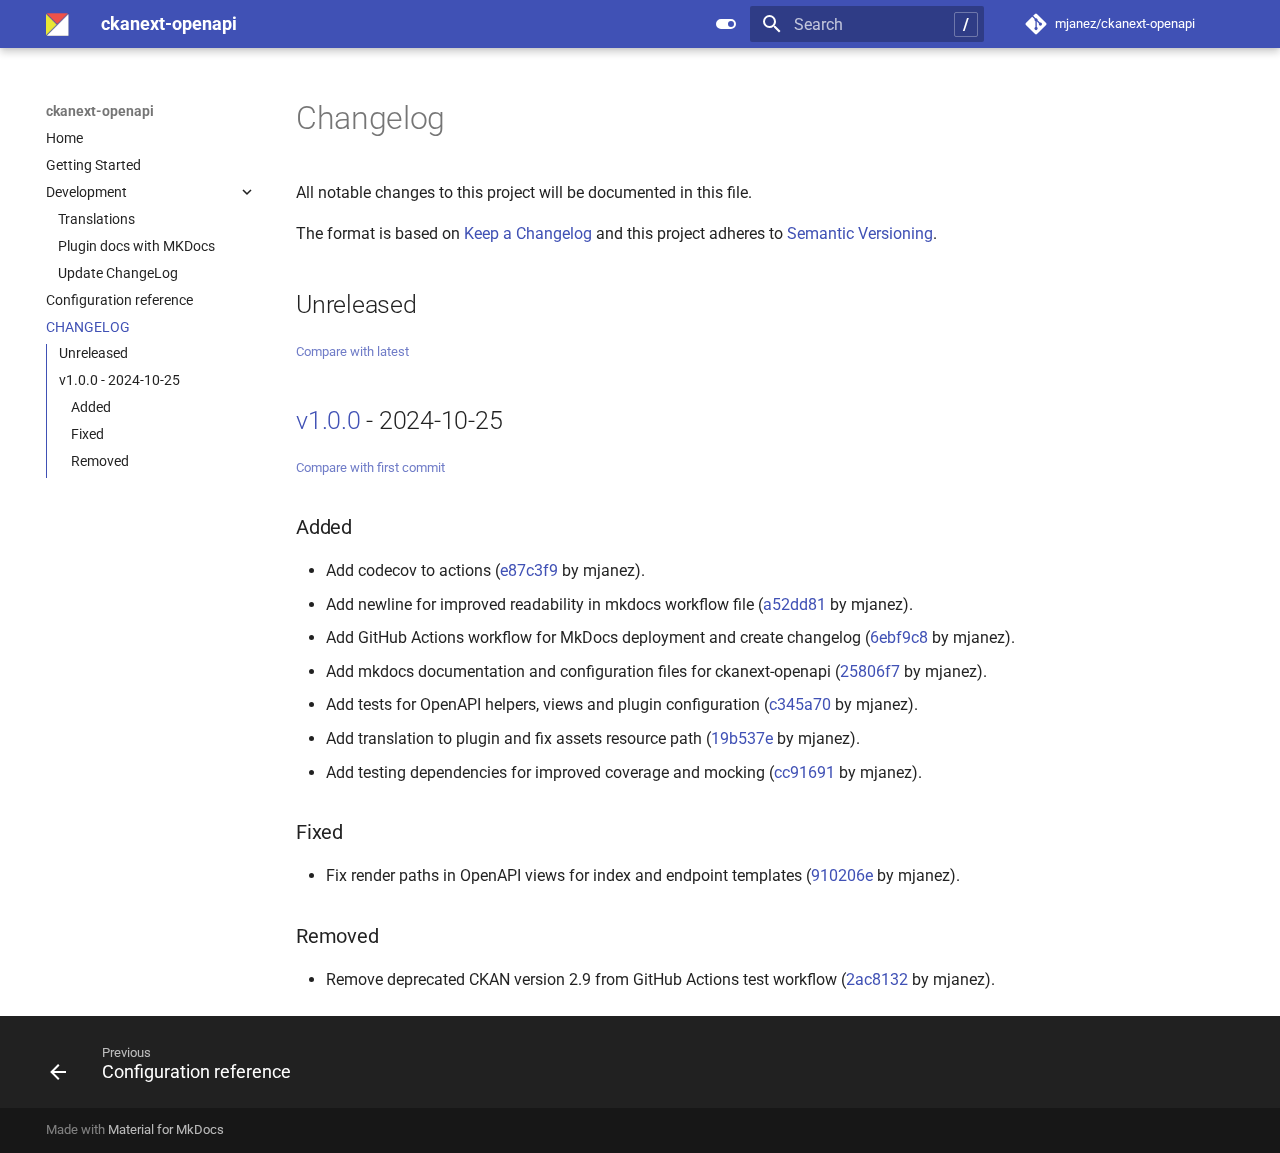
==== changelog/index.html @ 68616397 "Deployed 1ca3e45 with MkDocs version: 1.6.1" ====
<!doctype html>
<html lang="en" class="no-js">
  <head>
    
      <meta charset="utf-8">
      <meta name="viewport" content="width=device-width,initial-scale=1">
      
        <meta name="description" content="Integrating OpenAPI documentation with CKAN instances.">
      
      
      
        <link rel="canonical" href="https://mjanez.github.io/ckanext-openapi/changelog/">
      
      
        <link rel="prev" href="../v1/configuration/">
      
      
      
      <link rel="icon" href="../_assets/ckan.ico">
      <meta name="generator" content="mkdocs-1.6.1, mkdocs-material-9.5.42">
    
    
      
        <title>CHANGELOG - ckanext-openapi</title>
      
    
    
      <link rel="stylesheet" href="../assets/stylesheets/main.0253249f.min.css">
      
        
        <link rel="stylesheet" href="../assets/stylesheets/palette.06af60db.min.css">
      
      


    
    
      
    
    
      
        
        
        <link rel="preconnect" href="https://fonts.gstatic.com" crossorigin>
        <link rel="stylesheet" href="https://fonts.googleapis.com/css?family=Roboto:300,300i,400,400i,700,700i%7CRoboto+Mono:400,400i,700,700i&display=fallback">
        <style>:root{--md-text-font:"Roboto";--md-code-font:"Roboto Mono"}</style>
      
    
    
      <link rel="stylesheet" href="../_css/extra.css">
    
    <script>__md_scope=new URL("..",location),__md_hash=e=>[...e].reduce(((e,_)=>(e<<5)-e+_.charCodeAt(0)),0),__md_get=(e,_=localStorage,t=__md_scope)=>JSON.parse(_.getItem(t.pathname+"."+e)),__md_set=(e,_,t=localStorage,a=__md_scope)=>{try{t.setItem(a.pathname+"."+e,JSON.stringify(_))}catch(e){}}</script>
    
      

    
    
    
  </head>
  
  
    
    
      
    
    
    
    
    <body dir="ltr" data-md-color-scheme="default" data-md-color-primary="indigo" data-md-color-accent="indigo">
  
    
    <input class="md-toggle" data-md-toggle="drawer" type="checkbox" id="__drawer" autocomplete="off">
    <input class="md-toggle" data-md-toggle="search" type="checkbox" id="__search" autocomplete="off">
    <label class="md-overlay" for="__drawer"></label>
    <div data-md-component="skip">
      
        
        <a href="#changelog" class="md-skip">
          Skip to content
        </a>
      
    </div>
    <div data-md-component="announce">
      
    </div>
    
    
      

  

<header class="md-header md-header--shadow" data-md-component="header">
  <nav class="md-header__inner md-grid" aria-label="Header">
    <a href=".." title="ckanext-openapi" class="md-header__button md-logo" aria-label="ckanext-openapi" data-md-component="logo">
      
  <img src="../_assets/logo.png" alt="logo">

    </a>
    <label class="md-header__button md-icon" for="__drawer">
      
      <svg xmlns="http://www.w3.org/2000/svg" viewBox="0 0 24 24"><path d="M3 6h18v2H3zm0 5h18v2H3zm0 5h18v2H3z"/></svg>
    </label>
    <div class="md-header__title" data-md-component="header-title">
      <div class="md-header__ellipsis">
        <div class="md-header__topic">
          <span class="md-ellipsis">
            ckanext-openapi
          </span>
        </div>
        <div class="md-header__topic" data-md-component="header-topic">
          <span class="md-ellipsis">
            
              CHANGELOG
            
          </span>
        </div>
      </div>
    </div>
    
      
        <form class="md-header__option" data-md-component="palette">
  
    
    
    
    <input class="md-option" data-md-color-media="(prefers-color-scheme: light)" data-md-color-scheme="default" data-md-color-primary="indigo" data-md-color-accent="indigo"  aria-label="Switch to dark mode"  type="radio" name="__palette" id="__palette_0">
    
      <label class="md-header__button md-icon" title="Switch to dark mode" for="__palette_1" hidden>
        <svg xmlns="http://www.w3.org/2000/svg" viewBox="0 0 24 24"><path d="M17 7H7a5 5 0 0 0-5 5 5 5 0 0 0 5 5h10a5 5 0 0 0 5-5 5 5 0 0 0-5-5m0 8a3 3 0 0 1-3-3 3 3 0 0 1 3-3 3 3 0 0 1 3 3 3 3 0 0 1-3 3"/></svg>
      </label>
    
  
    
    
    
    <input class="md-option" data-md-color-media="(prefers-color-scheme: dark)" data-md-color-scheme="slate" data-md-color-primary="indigo" data-md-color-accent="indigo"  aria-label="Switch to light mode"  type="radio" name="__palette" id="__palette_1">
    
      <label class="md-header__button md-icon" title="Switch to light mode" for="__palette_0" hidden>
        <svg xmlns="http://www.w3.org/2000/svg" viewBox="0 0 24 24"><path d="M17 7H7a5 5 0 0 0-5 5 5 5 0 0 0 5 5h10a5 5 0 0 0 5-5 5 5 0 0 0-5-5M7 15a3 3 0 0 1-3-3 3 3 0 0 1 3-3 3 3 0 0 1 3 3 3 3 0 0 1-3 3"/></svg>
      </label>
    
  
</form>
      
    
    
      <script>var palette=__md_get("__palette");if(palette&&palette.color){if("(prefers-color-scheme)"===palette.color.media){var media=matchMedia("(prefers-color-scheme: light)"),input=document.querySelector(media.matches?"[data-md-color-media='(prefers-color-scheme: light)']":"[data-md-color-media='(prefers-color-scheme: dark)']");palette.color.media=input.getAttribute("data-md-color-media"),palette.color.scheme=input.getAttribute("data-md-color-scheme"),palette.color.primary=input.getAttribute("data-md-color-primary"),palette.color.accent=input.getAttribute("data-md-color-accent")}for(var[key,value]of Object.entries(palette.color))document.body.setAttribute("data-md-color-"+key,value)}</script>
    
    
    
      <label class="md-header__button md-icon" for="__search">
        
        <svg xmlns="http://www.w3.org/2000/svg" viewBox="0 0 24 24"><path d="M9.5 3A6.5 6.5 0 0 1 16 9.5c0 1.61-.59 3.09-1.56 4.23l.27.27h.79l5 5-1.5 1.5-5-5v-.79l-.27-.27A6.52 6.52 0 0 1 9.5 16 6.5 6.5 0 0 1 3 9.5 6.5 6.5 0 0 1 9.5 3m0 2C7 5 5 7 5 9.5S7 14 9.5 14 14 12 14 9.5 12 5 9.5 5"/></svg>
      </label>
      <div class="md-search" data-md-component="search" role="dialog">
  <label class="md-search__overlay" for="__search"></label>
  <div class="md-search__inner" role="search">
    <form class="md-search__form" name="search">
      <input type="text" class="md-search__input" name="query" aria-label="Search" placeholder="Search" autocapitalize="off" autocorrect="off" autocomplete="off" spellcheck="false" data-md-component="search-query" required>
      <label class="md-search__icon md-icon" for="__search">
        
        <svg xmlns="http://www.w3.org/2000/svg" viewBox="0 0 24 24"><path d="M9.5 3A6.5 6.5 0 0 1 16 9.5c0 1.61-.59 3.09-1.56 4.23l.27.27h.79l5 5-1.5 1.5-5-5v-.79l-.27-.27A6.52 6.52 0 0 1 9.5 16 6.5 6.5 0 0 1 3 9.5 6.5 6.5 0 0 1 9.5 3m0 2C7 5 5 7 5 9.5S7 14 9.5 14 14 12 14 9.5 12 5 9.5 5"/></svg>
        
        <svg xmlns="http://www.w3.org/2000/svg" viewBox="0 0 24 24"><path d="M20 11v2H8l5.5 5.5-1.42 1.42L4.16 12l7.92-7.92L13.5 5.5 8 11z"/></svg>
      </label>
      <nav class="md-search__options" aria-label="Search">
        
        <button type="reset" class="md-search__icon md-icon" title="Clear" aria-label="Clear" tabindex="-1">
          
          <svg xmlns="http://www.w3.org/2000/svg" viewBox="0 0 24 24"><path d="M19 6.41 17.59 5 12 10.59 6.41 5 5 6.41 10.59 12 5 17.59 6.41 19 12 13.41 17.59 19 19 17.59 13.41 12z"/></svg>
        </button>
      </nav>
      
        <div class="md-search__suggest" data-md-component="search-suggest"></div>
      
    </form>
    <div class="md-search__output">
      <div class="md-search__scrollwrap" tabindex="0" data-md-scrollfix>
        <div class="md-search-result" data-md-component="search-result">
          <div class="md-search-result__meta">
            Initializing search
          </div>
          <ol class="md-search-result__list" role="presentation"></ol>
        </div>
      </div>
    </div>
  </div>
</div>
    
    
      <div class="md-header__source">
        <a href="https://github.com/mjanez/ckanext-openapi" title="Go to repository" class="md-source" data-md-component="source">
  <div class="md-source__icon md-icon">
    
    <svg xmlns="http://www.w3.org/2000/svg" viewBox="0 0 448 512"><!--! Font Awesome Free 6.6.0 by @fontawesome - https://fontawesome.com License - https://fontawesome.com/license/free (Icons: CC BY 4.0, Fonts: SIL OFL 1.1, Code: MIT License) Copyright 2024 Fonticons, Inc.--><path d="M439.55 236.05 244 40.45a28.87 28.87 0 0 0-40.81 0l-40.66 40.63 51.52 51.52c27.06-9.14 52.68 16.77 43.39 43.68l49.66 49.66c34.23-11.8 61.18 31 35.47 56.69-26.49 26.49-70.21-2.87-56-37.34L240.22 199v121.85c25.3 12.54 22.26 41.85 9.08 55a34.34 34.34 0 0 1-48.55 0c-17.57-17.6-11.07-46.91 11.25-56v-123c-20.8-8.51-24.6-30.74-18.64-45L142.57 101 8.45 235.14a28.86 28.86 0 0 0 0 40.81l195.61 195.6a28.86 28.86 0 0 0 40.8 0l194.69-194.69a28.86 28.86 0 0 0 0-40.81"/></svg>
  </div>
  <div class="md-source__repository">
    mjanez/ckanext-openapi
  </div>
</a>
      </div>
    
  </nav>
  
</header>
    
    <div class="md-container" data-md-component="container">
      
      
        
          
        
      
      <main class="md-main" data-md-component="main">
        <div class="md-main__inner md-grid">
          
            
              
              <div class="md-sidebar md-sidebar--primary" data-md-component="sidebar" data-md-type="navigation" >
                <div class="md-sidebar__scrollwrap">
                  <div class="md-sidebar__inner">
                    



  

<nav class="md-nav md-nav--primary md-nav--integrated" aria-label="Navigation" data-md-level="0">
  <label class="md-nav__title" for="__drawer">
    <a href=".." title="ckanext-openapi" class="md-nav__button md-logo" aria-label="ckanext-openapi" data-md-component="logo">
      
  <img src="../_assets/logo.png" alt="logo">

    </a>
    ckanext-openapi
  </label>
  
    <div class="md-nav__source">
      <a href="https://github.com/mjanez/ckanext-openapi" title="Go to repository" class="md-source" data-md-component="source">
  <div class="md-source__icon md-icon">
    
    <svg xmlns="http://www.w3.org/2000/svg" viewBox="0 0 448 512"><!--! Font Awesome Free 6.6.0 by @fontawesome - https://fontawesome.com License - https://fontawesome.com/license/free (Icons: CC BY 4.0, Fonts: SIL OFL 1.1, Code: MIT License) Copyright 2024 Fonticons, Inc.--><path d="M439.55 236.05 244 40.45a28.87 28.87 0 0 0-40.81 0l-40.66 40.63 51.52 51.52c27.06-9.14 52.68 16.77 43.39 43.68l49.66 49.66c34.23-11.8 61.18 31 35.47 56.69-26.49 26.49-70.21-2.87-56-37.34L240.22 199v121.85c25.3 12.54 22.26 41.85 9.08 55a34.34 34.34 0 0 1-48.55 0c-17.57-17.6-11.07-46.91 11.25-56v-123c-20.8-8.51-24.6-30.74-18.64-45L142.57 101 8.45 235.14a28.86 28.86 0 0 0 0 40.81l195.61 195.6a28.86 28.86 0 0 0 40.8 0l194.69-194.69a28.86 28.86 0 0 0 0-40.81"/></svg>
  </div>
  <div class="md-source__repository">
    mjanez/ckanext-openapi
  </div>
</a>
    </div>
  
  <ul class="md-nav__list" data-md-scrollfix>
    
      
      
  
  
  
  
    <li class="md-nav__item">
      <a href=".." class="md-nav__link">
        
  
  <span class="md-ellipsis">
    Home
  </span>
  

      </a>
    </li>
  

    
      
      
  
  
  
  
    <li class="md-nav__item">
      <a href="../v1/getting-started/" class="md-nav__link">
        
  
  <span class="md-ellipsis">
    Getting Started
  </span>
  

      </a>
    </li>
  

    
      
      
  
  
  
  
    
    
    
    
    <li class="md-nav__item md-nav__item--nested">
      
        
        
          
        
        <input class="md-nav__toggle md-toggle md-toggle--indeterminate" type="checkbox" id="__nav_3" >
        
          
          <label class="md-nav__link" for="__nav_3" id="__nav_3_label" tabindex="0">
            
  
  <span class="md-ellipsis">
    Development
  </span>
  

            <span class="md-nav__icon md-icon"></span>
          </label>
        
        <nav class="md-nav" data-md-level="1" aria-labelledby="__nav_3_label" aria-expanded="false">
          <label class="md-nav__title" for="__nav_3">
            <span class="md-nav__icon md-icon"></span>
            Development
          </label>
          <ul class="md-nav__list" data-md-scrollfix>
            
              
                
  
  
  
  
    <li class="md-nav__item">
      <a href="../v1/dev-translations/" class="md-nav__link">
        
  
  <span class="md-ellipsis">
    Translations
  </span>
  

      </a>
    </li>
  

              
            
              
                
  
  
  
  
    <li class="md-nav__item">
      <a href="../v1/dev-mkdocs/" class="md-nav__link">
        
  
  <span class="md-ellipsis">
    Plugin docs with MKDocs
  </span>
  

      </a>
    </li>
  

              
            
              
                
  
  
  
  
    <li class="md-nav__item">
      <a href="../v1/dev-changelog/" class="md-nav__link">
        
  
  <span class="md-ellipsis">
    Update ChangeLog
  </span>
  

      </a>
    </li>
  

              
            
          </ul>
        </nav>
      
    </li>
  

    
      
      
  
  
  
  
    <li class="md-nav__item">
      <a href="../v1/configuration/" class="md-nav__link">
        
  
  <span class="md-ellipsis">
    Configuration reference
  </span>
  

      </a>
    </li>
  

    
      
      
  
  
    
  
  
  
    <li class="md-nav__item md-nav__item--active">
      
      <input class="md-nav__toggle md-toggle" type="checkbox" id="__toc">
      
      
        
      
      
        <label class="md-nav__link md-nav__link--active" for="__toc">
          
  
  <span class="md-ellipsis">
    CHANGELOG
  </span>
  

          <span class="md-nav__icon md-icon"></span>
        </label>
      
      <a href="./" class="md-nav__link md-nav__link--active">
        
  
  <span class="md-ellipsis">
    CHANGELOG
  </span>
  

      </a>
      
        

<nav class="md-nav md-nav--secondary" aria-label="Table of contents">
  
  
  
    
  
  
    <label class="md-nav__title" for="__toc">
      <span class="md-nav__icon md-icon"></span>
      Table of contents
    </label>
    <ul class="md-nav__list" data-md-component="toc" data-md-scrollfix>
      
        <li class="md-nav__item">
  <a href="#unreleased" class="md-nav__link">
    <span class="md-ellipsis">
      Unreleased
    </span>
  </a>
  
</li>
      
        <li class="md-nav__item">
  <a href="#v100-2024-10-25" class="md-nav__link">
    <span class="md-ellipsis">
      v1.0.0 - 2024-10-25
    </span>
  </a>
  
    <nav class="md-nav" aria-label="v1.0.0 - 2024-10-25">
      <ul class="md-nav__list">
        
          <li class="md-nav__item">
  <a href="#added" class="md-nav__link">
    <span class="md-ellipsis">
      Added
    </span>
  </a>
  
</li>
        
          <li class="md-nav__item">
  <a href="#fixed" class="md-nav__link">
    <span class="md-ellipsis">
      Fixed
    </span>
  </a>
  
</li>
        
          <li class="md-nav__item">
  <a href="#removed" class="md-nav__link">
    <span class="md-ellipsis">
      Removed
    </span>
  </a>
  
</li>
        
      </ul>
    </nav>
  
</li>
      
    </ul>
  
</nav>
      
    </li>
  

    
  </ul>
</nav>
                  </div>
                </div>
              </div>
            
            
          
          
            <div class="md-content" data-md-component="content">
              <article class="md-content__inner md-typeset">
                
                  

  
  


<h1 id="changelog">Changelog<a class="headerlink" href="#changelog" title="Permanent link">&para;</a></h1>
<p>All notable changes to this project will be documented in this file.</p>
<p>The format is based on <a href="http://keepachangelog.com/en/1.0.0/">Keep a Changelog</a>
and this project adheres to <a href="http://semver.org/spec/v2.0.0.html">Semantic Versioning</a>.</p>
<!-- insertion marker -->
<h2 id="unreleased">Unreleased<a class="headerlink" href="#unreleased" title="Permanent link">&para;</a></h2>
<p><small><a href="https://github.com/mjanez/ckanext-openapi/compare/v1.0.0...HEAD">Compare with latest</a></small></p>
<!-- insertion marker -->
<h2 id="v100-2024-10-25"><a href="https://github.com/mjanez/ckanext-openapi/releases/tag/v1.0.0">v1.0.0</a> - 2024-10-25<a class="headerlink" href="#v100-2024-10-25" title="Permanent link">&para;</a></h2>
<p><small><a href="https://github.com/mjanez/ckanext-openapi/compare/e8a08c7ee3ace752c850b877ef795b6710a20737...v1.0.0">Compare with first commit</a></small></p>
<h3 id="added">Added<a class="headerlink" href="#added" title="Permanent link">&para;</a></h3>
<ul>
<li>Add codecov to actions (<a href="https://github.com/mjanez/ckanext-openapi/commit/e87c3f9e66fda253de4fe86eaa0ea804ba8ac036">e87c3f9</a> by mjanez).</li>
<li>Add newline for improved readability in mkdocs workflow file (<a href="https://github.com/mjanez/ckanext-openapi/commit/a52dd8138fcdadbde9c64f73e66353545b70b22d">a52dd81</a> by mjanez).</li>
<li>Add GitHub Actions workflow for MkDocs deployment and create changelog (<a href="https://github.com/mjanez/ckanext-openapi/commit/6ebf9c846d5bddb3d8487d08cd20d92046b3379b">6ebf9c8</a> by mjanez).</li>
<li>Add mkdocs documentation and configuration files for ckanext-openapi (<a href="https://github.com/mjanez/ckanext-openapi/commit/25806f764f945c3046b855cdf51f38d6a13f6c81">25806f7</a> by mjanez).</li>
<li>Add tests for OpenAPI helpers, views and plugin configuration (<a href="https://github.com/mjanez/ckanext-openapi/commit/c345a707cdc40e1f5de2552fc128a795f4674b90">c345a70</a> by mjanez).</li>
<li>Add translation to plugin and fix assets resource path (<a href="https://github.com/mjanez/ckanext-openapi/commit/19b537ea3418929cf705dfe51c251a370bbe2d85">19b537e</a> by mjanez).</li>
<li>Add testing dependencies for improved coverage and mocking (<a href="https://github.com/mjanez/ckanext-openapi/commit/cc916911df34f9ea464f64a3f7ad4217da111fe6">cc91691</a> by mjanez).</li>
</ul>
<h3 id="fixed">Fixed<a class="headerlink" href="#fixed" title="Permanent link">&para;</a></h3>
<ul>
<li>Fix render paths in OpenAPI views for index and endpoint templates (<a href="https://github.com/mjanez/ckanext-openapi/commit/910206ea2bae0cf40c2d90eb2a296c3a670d8f49">910206e</a> by mjanez).</li>
</ul>
<h3 id="removed">Removed<a class="headerlink" href="#removed" title="Permanent link">&para;</a></h3>
<ul>
<li>Remove deprecated CKAN version 2.9 from GitHub Actions test workflow (<a href="https://github.com/mjanez/ckanext-openapi/commit/2ac8132609841107f8f43596a22d4b87cd258e4d">2ac8132</a> by mjanez).</li>
</ul>












                
              </article>
            </div>
          
          
<script>var target=document.getElementById(location.hash.slice(1));target&&target.name&&(target.checked=target.name.startsWith("__tabbed_"))</script>
        </div>
        
      </main>
      
        <footer class="md-footer">
  
    
      
      <nav class="md-footer__inner md-grid" aria-label="Footer" >
        
          
          <a href="../v1/configuration/" class="md-footer__link md-footer__link--prev" aria-label="Previous: Configuration reference">
            <div class="md-footer__button md-icon">
              
              <svg xmlns="http://www.w3.org/2000/svg" viewBox="0 0 24 24"><path d="M20 11v2H8l5.5 5.5-1.42 1.42L4.16 12l7.92-7.92L13.5 5.5 8 11z"/></svg>
            </div>
            <div class="md-footer__title">
              <span class="md-footer__direction">
                Previous
              </span>
              <div class="md-ellipsis">
                Configuration reference
              </div>
            </div>
          </a>
        
        
      </nav>
    
  
  <div class="md-footer-meta md-typeset">
    <div class="md-footer-meta__inner md-grid">
      <div class="md-copyright">
  
  
    Made with
    <a href="https://squidfunk.github.io/mkdocs-material/" target="_blank" rel="noopener">
      Material for MkDocs
    </a>
  
</div>
      
    </div>
  </div>
</footer>
      
    </div>
    <div class="md-dialog" data-md-component="dialog">
      <div class="md-dialog__inner md-typeset"></div>
    </div>
    
      <div class="md-progress" data-md-component="progress" role="progressbar"></div>
    
    
    <script id="__config" type="application/json">{"base": "..", "features": ["navigation.expand", "navigation.footer", "navigation.instant", "navigation.instant.progress", "search.suggest", "search.highlight", "toc.integrate", "content.code.copy", "content.footnote.tooltips", "content.tooltips"], "search": "../assets/javascripts/workers/search.6ce7567c.min.js", "translations": {"clipboard.copied": "Copied to clipboard", "clipboard.copy": "Copy to clipboard", "search.result.more.one": "1 more on this page", "search.result.more.other": "# more on this page", "search.result.none": "No matching documents", "search.result.one": "1 matching document", "search.result.other": "# matching documents", "search.result.placeholder": "Type to start searching", "search.result.term.missing": "Missing", "select.version": "Select version"}}</script>
    
    
      <script src="../assets/javascripts/bundle.83f73b43.min.js"></script>
      
    
  </body>
</html>
---- assets/stylesheets/main.0253249f.min.css ----
@charset "UTF-8";html{-webkit-text-size-adjust:none;-moz-text-size-adjust:none;text-size-adjust:none;box-sizing:border-box}*,:after,:before{box-sizing:inherit}@media (prefers-reduced-motion){*,:after,:before{transition:none!important}}body{margin:0}a,button,input,label{-webkit-tap-highlight-color:transparent}a{color:inherit;text-decoration:none}hr{border:0;box-sizing:initial;display:block;height:.05rem;overflow:visible;padding:0}small{font-size:80%}sub,sup{line-height:1em}img{border-style:none}table{border-collapse:initial;border-spacing:0}td,th{font-weight:400;vertical-align:top}button{background:#0000;border:0;font-family:inherit;font-size:inherit;margin:0;padding:0}input{border:0;outline:none}:root{--md-primary-fg-color:#4051b5;--md-primary-fg-color--light:#5d6cc0;--md-primary-fg-color--dark:#303fa1;--md-primary-bg-color:#fff;--md-primary-bg-color--light:#ffffffb3;--md-accent-fg-color:#526cfe;--md-accent-fg-color--transparent:#526cfe1a;--md-accent-bg-color:#fff;--md-accent-bg-color--light:#ffffffb3}[data-md-color-scheme=default]{color-scheme:light}[data-md-color-scheme=default] img[src$="#gh-dark-mode-only"],[data-md-color-scheme=default] img[src$="#only-dark"]{display:none}:root,[data-md-color-scheme=default]{--md-hue:225deg;--md-default-fg-color:#000000de;--md-default-fg-color--light:#0000008a;--md-default-fg-color--lighter:#00000052;--md-default-fg-color--lightest:#00000012;--md-default-bg-color:#fff;--md-default-bg-color--light:#ffffffb3;--md-default-bg-color--lighter:#ffffff4d;--md-default-bg-color--lightest:#ffffff1f;--md-code-fg-color:#36464e;--md-code-bg-color:#f5f5f5;--md-code-hl-color:#4287ff;--md-code-hl-color--light:#4287ff1a;--md-code-hl-number-color:#d52a2a;--md-code-hl-special-color:#db1457;--md-code-hl-function-color:#a846b9;--md-code-hl-constant-color:#6e59d9;--md-code-hl-keyword-color:#3f6ec6;--md-code-hl-string-color:#1c7d4d;--md-code-hl-name-color:var(--md-code-fg-color);--md-code-hl-operator-color:var(--md-default-fg-color--light);--md-code-hl-punctuation-color:var(--md-default-fg-color--light);--md-code-hl-comment-color:var(--md-default-fg-color--light);--md-code-hl-generic-color:var(--md-default-fg-color--light);--md-code-hl-variable-color:var(--md-default-fg-color--light);--md-typeset-color:var(--md-default-fg-color);--md-typeset-a-color:var(--md-primary-fg-color);--md-typeset-del-color:#f5503d26;--md-typeset-ins-color:#0bd57026;--md-typeset-kbd-color:#fafafa;--md-typeset-kbd-accent-color:#fff;--md-typeset-kbd-border-color:#b8b8b8;--md-typeset-mark-color:#ffff0080;--md-typeset-table-color:#0000001f;--md-typeset-table-color--light:rgba(0,0,0,.035);--md-admonition-fg-color:var(--md-default-fg-color);--md-admonition-bg-color:var(--md-default-bg-color);--md-warning-fg-color:#000000de;--md-warning-bg-color:#ff9;--md-footer-fg-color:#fff;--md-footer-fg-color--light:#ffffffb3;--md-footer-fg-color--lighter:#ffffff73;--md-footer-bg-color:#000000de;--md-footer-bg-color--dark:#00000052;--md-shadow-z1:0 0.2rem 0.5rem #0000000d,0 0 0.05rem #0000001a;--md-shadow-z2:0 0.2rem 0.5rem #0000001a,0 0 0.05rem #00000040;--md-shadow-z3:0 0.2rem 0.5rem #0003,0 0 0.05rem #00000059}.md-icon svg{fill:currentcolor;display:block;height:1.2rem;width:1.2rem}body{-webkit-font-smoothing:antialiased;-moz-osx-font-smoothing:grayscale;--md-text-font-family:var(--md-text-font,_),-apple-system,BlinkMacSystemFont,Helvetica,Arial,sans-serif;--md-code-font-family:var(--md-code-font,_),SFMono-Regular,Consolas,Menlo,monospace}aside,body,input{font-feature-settings:"kern","liga";color:var(--md-typeset-color);font-family:var(--md-text-font-family)}code,kbd,pre{font-feature-settings:"kern";font-family:var(--md-code-font-family)}:root{--md-typeset-table-sort-icon:url('data:image/svg+xml;charset=utf-8,<svg xmlns="http://www.w3.org/2000/svg" viewBox="0 0 24 24"><path d="m18 21-4-4h3V7h-3l4-4 4 4h-3v10h3M2 19v-2h10v2M2 13v-2h7v2M2 7V5h4v2z"/></svg>');--md-typeset-table-sort-icon--asc:url('data:image/svg+xml;charset=utf-8,<svg xmlns="http://www.w3.org/2000/svg" viewBox="0 0 24 24"><path d="M19 17h3l-4 4-4-4h3V3h2M2 17h10v2H2M6 5v2H2V5m0 6h7v2H2z"/></svg>');--md-typeset-table-sort-icon--desc:url('data:image/svg+xml;charset=utf-8,<svg xmlns="http://www.w3.org/2000/svg" viewBox="0 0 24 24"><path d="M19 7h3l-4-4-4 4h3v14h2M2 17h10v2H2M6 5v2H2V5m0 6h7v2H2z"/></svg>')}.md-typeset{-webkit-print-color-adjust:exact;color-adjust:exact;font-size:.8rem;line-height:1.6}@media print{.md-typeset{font-size:.68rem}}.md-typeset blockquote,.md-typeset dl,.md-typeset figure,.md-typeset ol,.md-typeset pre,.md-typeset ul{margin-bottom:1em;margin-top:1em}.md-typeset h1{color:var(--md-default-fg-color--light);font-size:2em;line-height:1.3;margin:0 0 1.25em}.md-typeset h1,.md-typeset h2{font-weight:300;letter-spacing:-.01em}.md-typeset h2{font-size:1.5625em;line-height:1.4;margin:1.6em 0 .64em}.md-typeset h3{font-size:1.25em;font-weight:400;letter-spacing:-.01em;line-height:1.5;margin:1.6em 0 .8em}.md-typeset h2+h3{margin-top:.8em}.md-typeset h4{font-weight:700;letter-spacing:-.01em;margin:1em 0}.md-typeset h5,.md-typeset h6{color:var(--md-default-fg-color--light);font-size:.8em;font-weight:700;letter-spacing:-.01em;margin:1.25em 0}.md-typeset h5{text-transform:uppercase}.md-typeset hr{border-bottom:.05rem solid var(--md-default-fg-color--lightest);display:flow-root;margin:1.5em 0}.md-typeset a{color:var(--md-typeset-a-color);word-break:break-word}.md-typeset a,.md-typeset a:before{transition:color 125ms}.md-typeset a:focus,.md-typeset a:hover{color:var(--md-accent-fg-color)}.md-typeset a:focus code,.md-typeset a:hover code{background-color:var(--md-accent-fg-color--transparent)}.md-typeset a code{color:currentcolor;transition:background-color 125ms}.md-typeset a.focus-visible{outline-color:var(--md-accent-fg-color);outline-offset:.2rem}.md-typeset code,.md-typeset kbd,.md-typeset pre{color:var(--md-code-fg-color);direction:ltr;font-variant-ligatures:none}@media print{.md-typeset code,.md-typeset kbd,.md-typeset pre{white-space:pre-wrap}}.md-typeset code{background-color:var(--md-code-bg-color);border-radius:.1rem;-webkit-box-decoration-break:clone;box-decoration-break:clone;font-size:.85em;padding:0 .2941176471em;word-break:break-word}.md-typeset code:not(.focus-visible){-webkit-tap-highlight-color:transparent;outline:none}.md-typeset pre{display:flow-root;line-height:1.4;position:relative}.md-typeset pre>code{-webkit-box-decoration-break:slice;box-decoration-break:slice;box-shadow:none;display:block;margin:0;outline-color:var(--md-accent-fg-color);overflow:auto;padding:.7720588235em 1.1764705882em;scrollbar-color:var(--md-default-fg-color--lighter) #0000;scrollbar-width:thin;touch-action:auto;word-break:normal}.md-typeset pre>code:hover{scrollbar-color:var(--md-accent-fg-color) #0000}.md-typeset pre>code::-webkit-scrollbar{height:.2rem;width:.2rem}.md-typeset pre>code::-webkit-scrollbar-thumb{background-color:var(--md-default-fg-color--lighter)}.md-typeset pre>code::-webkit-scrollbar-thumb:hover{background-color:var(--md-accent-fg-color)}.md-typeset kbd{background-color:var(--md-typeset-kbd-color);border-radius:.1rem;box-shadow:0 .1rem 0 .05rem var(--md-typeset-kbd-border-color),0 .1rem 0 var(--md-typeset-kbd-border-color),0 -.1rem .2rem var(--md-typeset-kbd-accent-color) inset;color:var(--md-default-fg-color);display:inline-block;font-size:.75em;padding:0 .6666666667em;vertical-align:text-top;word-break:break-word}.md-typeset mark{background-color:var(--md-typeset-mark-color);-webkit-box-decoration-break:clone;box-decoration-break:clone;color:inherit;word-break:break-word}.md-typeset abbr{border-bottom:.05rem dotted var(--md-default-fg-color--light);cursor:help;text-decoration:none}.md-typeset small{opacity:.75}[dir=ltr] .md-typeset sub,[dir=ltr] .md-typeset sup{margin-left:.078125em}[dir=rtl] .md-typeset sub,[dir=rtl] .md-typeset sup{margin-right:.078125em}[dir=ltr] .md-typeset blockquote{padding-left:.6rem}[dir=rtl] .md-typeset blockquote{padding-right:.6rem}[dir=ltr] .md-typeset blockquote{border-left:.2rem solid var(--md-default-fg-color--lighter)}[dir=rtl] .md-typeset blockquote{border-right:.2rem solid var(--md-default-fg-color--lighter)}.md-typeset blockquote{color:var(--md-default-fg-color--light);margin-left:0;margin-right:0}.md-typeset ul{list-style-type:disc}.md-typeset ul[type]{list-style-type:revert-layer}[dir=ltr] .md-typeset ol,[dir=ltr] .md-typeset ul{margin-left:.625em}[dir=rtl] .md-typeset ol,[dir=rtl] .md-typeset ul{margin-right:.625em}.md-typeset ol,.md-typeset ul{padding:0}.md-typeset ol:not([hidden]),.md-typeset ul:not([hidden]){display:flow-root}.md-typeset ol ol,.md-typeset ul ol{list-style-type:lower-alpha}.md-typeset ol ol ol,.md-typeset ul ol ol{list-style-type:lower-roman}.md-typeset ol ol ol ol,.md-typeset ul ol ol ol{list-style-type:upper-alpha}.md-typeset ol ol ol ol ol,.md-typeset ul ol ol ol ol{list-style-type:upper-roman}.md-typeset ol[type],.md-typeset ul[type]{list-style-type:revert-layer}[dir=ltr] .md-typeset ol li,[dir=ltr] .md-typeset ul li{margin-left:1.25em}[dir=rtl] .md-typeset ol li,[dir=rtl] .md-typeset ul li{margin-right:1.25em}.md-typeset ol li,.md-typeset ul li{margin-bottom:.5em}.md-typeset ol li blockquote,.md-typeset ol li p,.md-typeset ul li blockquote,.md-typeset ul li p{margin:.5em 0}.md-typeset ol li:last-child,.md-typeset ul li:last-child{margin-bottom:0}[dir=ltr] .md-typeset ol li ol,[dir=ltr] .md-typeset ol li ul,[dir=ltr] .md-typeset ul li ol,[dir=ltr] .md-typeset ul li ul{margin-left:.625em}[dir=rtl] .md-typeset ol li ol,[dir=rtl] .md-typeset ol li ul,[dir=rtl] .md-typeset ul li ol,[dir=rtl] .md-typeset ul li ul{margin-right:.625em}.md-typeset ol li ol,.md-typeset ol li ul,.md-typeset ul li ol,.md-typeset ul li ul{margin-bottom:.5em;margin-top:.5em}[dir=ltr] .md-typeset dd{margin-left:1.875em}[dir=rtl] .md-typeset dd{margin-right:1.875em}.md-typeset dd{margin-bottom:1.5em;margin-top:1em}.md-typeset img,.md-typeset svg,.md-typeset video{height:auto;max-width:100%}.md-typeset img[align=left]{margin:1em 1em 1em 0}.md-typeset img[align=right]{margin:1em 0 1em 1em}.md-typeset img[align]:only-child{margin-top:0}.md-typeset figure{display:flow-root;margin:1em auto;max-width:100%;text-align:center;width:-moz-fit-content;width:fit-content}.md-typeset figure img{display:block;margin:0 auto}.md-typeset figcaption{font-style:italic;margin:1em auto;max-width:24rem}.md-typeset iframe{max-width:100%}.md-typeset table:not([class]){background-color:var(--md-default-bg-color);border:.05rem solid var(--md-typeset-table-color);border-radius:.1rem;display:inline-block;font-size:.64rem;max-width:100%;overflow:auto;touch-action:auto}@media print{.md-typeset table:not([class]){display:table}}.md-typeset table:not([class])+*{margin-top:1.5em}.md-typeset table:not([class]) td>:first-child,.md-typeset table:not([class]) th>:first-child{margin-top:0}.md-typeset table:not([class]) td>:last-child,.md-typeset table:not([class]) th>:last-child{margin-bottom:0}.md-typeset table:not([class]) td:not([align]),.md-typeset table:not([class]) th:not([align]){text-align:left}[dir=rtl] .md-typeset table:not([class]) td:not([align]),[dir=rtl] .md-typeset table:not([class]) th:not([align]){text-align:right}.md-typeset table:not([class]) th{font-weight:700;min-width:5rem;padding:.9375em 1.25em;vertical-align:top}.md-typeset table:not([class]) td{border-top:.05rem solid var(--md-typeset-table-color);padding:.9375em 1.25em;vertical-align:top}.md-typeset table:not([class]) tbody tr{transition:background-color 125ms}.md-typeset table:not([class]) tbody tr:hover{background-color:var(--md-typeset-table-color--light);box-shadow:0 .05rem 0 var(--md-default-bg-color) inset}.md-typeset table:not([class]) a{word-break:normal}.md-typeset table th[role=columnheader]{cursor:pointer}[dir=ltr] .md-typeset table th[role=columnheader]:after{margin-left:.5em}[dir=rtl] .md-typeset table th[role=columnheader]:after{margin-right:.5em}.md-typeset table th[role=columnheader]:after{content:"";display:inline-block;height:1.2em;-webkit-mask-image:var(--md-typeset-table-sort-icon);mask-image:var(--md-typeset-table-sort-icon);-webkit-mask-repeat:no-repeat;mask-repeat:no-repeat;-webkit-mask-size:contain;mask-size:contain;transition:background-color 125ms;vertical-align:text-bottom;width:1.2em}.md-typeset table th[role=columnheader]:hover:after{background-color:var(--md-default-fg-color--lighter)}.md-typeset table th[role=columnheader][aria-sort=ascending]:after{background-color:var(--md-default-fg-color--light);-webkit-mask-image:var(--md-typeset-table-sort-icon--asc);mask-image:var(--md-typeset-table-sort-icon--asc)}.md-typeset table th[role=columnheader][aria-sort=descending]:after{background-color:var(--md-default-fg-color--light);-webkit-mask-image:var(--md-typeset-table-sort-icon--desc);mask-image:var(--md-typeset-table-sort-icon--desc)}.md-typeset__scrollwrap{margin:1em -.8rem;overflow-x:auto;touch-action:auto}.md-typeset__table{display:inline-block;margin-bottom:.5em;padding:0 .8rem}@media print{.md-typeset__table{display:block}}html .md-typeset__table table{display:table;margin:0;overflow:hidden;width:100%}@media screen and (max-width:44.984375em){.md-content__inner>pre{margin:1em -.8rem}.md-content__inner>pre code{border-radius:0}}.md-typeset .md-author{border-radius:100%;display:block;flex-shrink:0;height:1.6rem;overflow:hidden;position:relative;transition:color 125ms,transform 125ms;width:1.6rem}.md-typeset .md-author img{display:block}.md-typeset .md-author--more{background:var(--md-default-fg-color--lightest);color:var(--md-default-fg-color--lighter);font-size:.6rem;font-weight:700;line-height:1.6rem;text-align:center}.md-typeset .md-author--long{height:2.4rem;width:2.4rem}.md-typeset a.md-author{transform:scale(1)}.md-typeset a.md-author img{border-radius:100%;filter:grayscale(100%) opacity(75%);transition:filter 125ms}.md-typeset a.md-author:focus,.md-typeset a.md-author:hover{transform:scale(1.1);z-index:1}.md-typeset a.md-author:focus img,.md-typeset a.md-author:hover img{filter:grayscale(0)}.md-banner{background-color:var(--md-footer-bg-color);color:var(--md-footer-fg-color);overflow:auto}@media print{.md-banner{display:none}}.md-banner--warning{background-color:var(--md-warning-bg-color);color:var(--md-warning-fg-color)}.md-banner__inner{font-size:.7rem;margin:.6rem auto;padding:0 .8rem}[dir=ltr] .md-banner__button{float:right}[dir=rtl] .md-banner__button{float:left}.md-banner__button{color:inherit;cursor:pointer;transition:opacity .25s}.no-js .md-banner__button{display:none}.md-banner__button:hover{opacity:.7}html{font-size:125%;height:100%;overflow-x:hidden}@media screen and (min-width:100em){html{font-size:137.5%}}@media screen and (min-width:125em){html{font-size:150%}}body{background-color:var(--md-default-bg-color);display:flex;flex-direction:column;font-size:.5rem;min-height:100%;position:relative;width:100%}@media print{body{display:block}}@media screen and (max-width:59.984375em){body[data-md-scrolllock]{position:fixed}}.md-grid{margin-left:auto;margin-right:auto;max-width:61rem}.md-container{display:flex;flex-direction:column;flex-grow:1}@media print{.md-container{display:block}}.md-main{flex-grow:1}.md-main__inner{display:flex;height:100%;margin-top:1.5rem}.md-ellipsis{overflow:hidden;text-overflow:ellipsis}.md-toggle{display:none}.md-option{height:0;opacity:0;position:absolute;width:0}.md-option:checked+label:not([hidden]){display:block}.md-option.focus-visible+label{outline-color:var(--md-accent-fg-color);outline-style:auto}.md-skip{background-color:var(--md-default-fg-color);border-radius:.1rem;color:var(--md-default-bg-color);font-size:.64rem;margin:.5rem;opacity:0;outline-color:var(--md-accent-fg-color);padding:.3rem .5rem;position:fixed;transform:translateY(.4rem);z-index:-1}.md-skip:focus{opacity:1;transform:translateY(0);transition:transform .25s cubic-bezier(.4,0,.2,1),opacity 175ms 75ms;z-index:10}@page{margin:25mm}:root{--md-clipboard-icon:url('data:image/svg+xml;charset=utf-8,<svg xmlns="http://www.w3.org/2000/svg" viewBox="0 0 24 24"><path d="M19 21H8V7h11m0-2H8a2 2 0 0 0-2 2v14a2 2 0 0 0 2 2h11a2 2 0 0 0 2-2V7a2 2 0 0 0-2-2m-3-4H4a2 2 0 0 0-2 2v14h2V3h12z"/></svg>')}.md-clipboard{border-radius:.1rem;color:var(--md-default-fg-color--lightest);cursor:pointer;height:1.5em;outline-color:var(--md-accent-fg-color);outline-offset:.1rem;position:absolute;right:.5em;top:.5em;transition:color .25s;width:1.5em;z-index:1}@media print{.md-clipboard{display:none}}.md-clipboard:not(.focus-visible){-webkit-tap-highlight-color:transparent;outline:none}:hover>.md-clipboard{color:var(--md-default-fg-color--light)}.md-clipboard:focus,.md-clipboard:hover{color:var(--md-accent-fg-color)}.md-clipboard:after{background-color:currentcolor;content:"";display:block;height:1.125em;margin:0 auto;-webkit-mask-image:var(--md-clipboard-icon);mask-image:var(--md-clipboard-icon);-webkit-mask-position:center;mask-position:center;-webkit-mask-repeat:no-repeat;mask-repeat:no-repeat;-webkit-mask-size:contain;mask-size:contain;width:1.125em}.md-clipboard--inline{cursor:pointer}.md-clipboard--inline code{transition:color .25s,background-color .25s}.md-clipboard--inline:focus code,.md-clipboard--inline:hover code{background-color:var(--md-accent-fg-color--transparent);color:var(--md-accent-fg-color)}.md-typeset .md-code__content{display:grid}@keyframes consent{0%{opacity:0;transform:translateY(100%)}to{opacity:1;transform:translateY(0)}}@keyframes overlay{0%{opacity:0}to{opacity:1}}.md-consent__overlay{animation:overlay .25s both;-webkit-backdrop-filter:blur(.1rem);backdrop-filter:blur(.1rem);background-color:#0000008a;height:100%;opacity:1;position:fixed;top:0;width:100%;z-index:5}.md-consent__inner{animation:consent .5s cubic-bezier(.1,.7,.1,1) both;background-color:var(--md-default-bg-color);border:0;border-radius:.1rem;bottom:0;box-shadow:0 0 .2rem #0000001a,0 .2rem .4rem #0003;max-height:100%;overflow:auto;padding:0;position:fixed;width:100%;z-index:5}.md-consent__form{padding:.8rem}.md-consent__settings{display:none;margin:1em 0}input:checked+.md-consent__settings{display:block}.md-consent__controls{margin-bottom:.8rem}.md-typeset .md-consent__controls .md-button{display:inline}@media screen and (max-width:44.984375em){.md-typeset .md-consent__controls .md-button{display:block;margin-top:.4rem;text-align:center;width:100%}}.md-consent label{cursor:pointer}.md-content{flex-grow:1;min-width:0}.md-content__inner{margin:0 .8rem 1.2rem;padding-top:.6rem}@media screen and (min-width:76.25em){[dir=ltr] .md-sidebar--primary:not([hidden])~.md-content>.md-content__inner{margin-left:1.2rem}[dir=ltr] .md-sidebar--secondary:not([hidden])~.md-content>.md-content__inner,[dir=rtl] .md-sidebar--primary:not([hidden])~.md-content>.md-content__inner{margin-right:1.2rem}[dir=rtl] .md-sidebar--secondary:not([hidden])~.md-content>.md-content__inner{margin-left:1.2rem}}.md-content__inner:before{content:"";display:block;height:.4rem}.md-content__inner>:last-child{margin-bottom:0}[dir=ltr] .md-content__button{float:right}[dir=rtl] .md-content__button{float:left}[dir=ltr] .md-content__button{margin-left:.4rem}[dir=rtl] .md-content__button{margin-right:.4rem}.md-content__button{margin:.4rem 0;padding:0}@media print{.md-content__button{display:none}}.md-typeset .md-content__button{color:var(--md-default-fg-color--lighter)}.md-content__button svg{display:inline;vertical-align:top}[dir=rtl] .md-content__button svg{transform:scaleX(-1)}[dir=ltr] .md-dialog{right:.8rem}[dir=rtl] .md-dialog{left:.8rem}.md-dialog{background-color:var(--md-default-fg-color);border-radius:.1rem;bottom:.8rem;box-shadow:var(--md-shadow-z3);min-width:11.1rem;opacity:0;padding:.4rem .6rem;pointer-events:none;position:fixed;transform:translateY(100%);transition:transform 0ms .4s,opacity .4s;z-index:4}@media print{.md-dialog{display:none}}.md-dialog--active{opacity:1;pointer-events:auto;transform:translateY(0);transition:transform .4s cubic-bezier(.075,.85,.175,1),opacity .4s}.md-dialog__inner{color:var(--md-default-bg-color);font-size:.7rem}.md-feedback{margin:2em 0 1em;text-align:center}.md-feedback fieldset{border:none;margin:0;padding:0}.md-feedback__title{font-weight:700;margin:1em auto}.md-feedback__inner{position:relative}.md-feedback__list{display:flex;flex-wrap:wrap;place-content:baseline center;position:relative}.md-feedback__list:hover .md-icon:not(:disabled){color:var(--md-default-fg-color--lighter)}:disabled .md-feedback__list{min-height:1.8rem}.md-feedback__icon{color:var(--md-default-fg-color--light);cursor:pointer;flex-shrink:0;margin:0 .1rem;transition:color 125ms}.md-feedback__icon:not(:disabled).md-icon:hover{color:var(--md-accent-fg-color)}.md-feedback__icon:disabled{color:var(--md-default-fg-color--lightest);pointer-events:none}.md-feedback__note{opacity:0;position:relative;transform:translateY(.4rem);transition:transform .4s cubic-bezier(.1,.7,.1,1),opacity .15s}.md-feedback__note>*{margin:0 auto;max-width:16rem}:disabled .md-feedback__note{opacity:1;transform:translateY(0)}@media print{.md-feedback{display:none}}.md-footer{background-color:var(--md-footer-bg-color);color:var(--md-footer-fg-color)}@media print{.md-footer{display:none}}.md-footer__inner{justify-content:space-between;overflow:auto;padding:.2rem}.md-footer__inner:not([hidden]){display:flex}.md-footer__link{align-items:end;display:flex;flex-grow:0.01;margin-bottom:.4rem;margin-top:1rem;max-width:100%;outline-color:var(--md-accent-fg-color);overflow:hidden;transition:opacity .25s}.md-footer__link:focus,.md-footer__link:hover{opacity:.7}[dir=rtl] .md-footer__link svg{transform:scaleX(-1)}@media screen and (max-width:44.984375em){.md-footer__link--prev{flex-shrink:0}.md-footer__link--prev .md-footer__title{display:none}}[dir=ltr] .md-footer__link--next{margin-left:auto}[dir=rtl] .md-footer__link--next{margin-right:auto}.md-footer__link--next{text-align:right}[dir=rtl] .md-footer__link--next{text-align:left}.md-footer__title{flex-grow:1;font-size:.9rem;margin-bottom:.7rem;max-width:calc(100% - 2.4rem);padding:0 1rem;white-space:nowrap}.md-footer__button{margin:.2rem;padding:.4rem}.md-footer__direction{font-size:.64rem;opacity:.7}.md-footer-meta{background-color:var(--md-footer-bg-color--dark)}.md-footer-meta__inner{display:flex;flex-wrap:wrap;justify-content:space-between;padding:.2rem}html .md-footer-meta.md-typeset a{color:var(--md-footer-fg-color--light)}html .md-footer-meta.md-typeset a:focus,html .md-footer-meta.md-typeset a:hover{color:var(--md-footer-fg-color)}.md-copyright{color:var(--md-footer-fg-color--lighter);font-size:.64rem;margin:auto .6rem;padding:.4rem 0;width:100%}@media screen and (min-width:45em){.md-copyright{width:auto}}.md-copyright__highlight{color:var(--md-footer-fg-color--light)}.md-social{display:inline-flex;gap:.2rem;margin:0 .4rem;padding:.2rem 0 .6rem}@media screen and (min-width:45em){.md-social{padding:.6rem 0}}.md-social__link{display:inline-block;height:1.6rem;text-align:center;width:1.6rem}.md-social__link:before{line-height:1.9}.md-social__link svg{fill:currentcolor;max-height:.8rem;vertical-align:-25%}.md-typeset .md-button{border:.1rem solid;border-radius:.1rem;color:var(--md-primary-fg-color);cursor:pointer;display:inline-block;font-weight:700;padding:.625em 2em;transition:color 125ms,background-color 125ms,border-color 125ms}.md-typeset .md-button--primary{background-color:var(--md-primary-fg-color);border-color:var(--md-primary-fg-color);color:var(--md-primary-bg-color)}.md-typeset .md-button:focus,.md-typeset .md-button:hover{background-color:var(--md-accent-fg-color);border-color:var(--md-accent-fg-color);color:var(--md-accent-bg-color)}[dir=ltr] .md-typeset .md-input{border-top-left-radius:.1rem}[dir=ltr] .md-typeset .md-input,[dir=rtl] .md-typeset .md-input{border-top-right-radius:.1rem}[dir=rtl] .md-typeset .md-input{border-top-left-radius:.1rem}.md-typeset .md-input{border-bottom:.1rem solid var(--md-default-fg-color--lighter);box-shadow:var(--md-shadow-z1);font-size:.8rem;height:1.8rem;padding:0 .6rem;transition:border .25s,box-shadow .25s}.md-typeset .md-input:focus,.md-typeset .md-input:hover{border-bottom-color:var(--md-accent-fg-color);box-shadow:var(--md-shadow-z2)}.md-typeset .md-input--stretch{width:100%}.md-header{background-color:var(--md-primary-fg-color);box-shadow:0 0 .2rem #0000,0 .2rem .4rem #0000;color:var(--md-primary-bg-color);display:block;left:0;position:sticky;right:0;top:0;z-index:4}@media print{.md-header{display:none}}.md-header[hidden]{transform:translateY(-100%);transition:transform .25s cubic-bezier(.8,0,.6,1),box-shadow .25s}.md-header--shadow{box-shadow:0 0 .2rem #0000001a,0 .2rem .4rem #0003;transition:transform .25s cubic-bezier(.1,.7,.1,1),box-shadow .25s}.md-header__inner{align-items:center;display:flex;padding:0 .2rem}.md-header__button{color:currentcolor;cursor:pointer;margin:.2rem;outline-color:var(--md-accent-fg-color);padding:.4rem;position:relative;transition:opacity .25s;vertical-align:middle;z-index:1}.md-header__button:hover{opacity:.7}.md-header__button:not([hidden]){display:inline-block}.md-header__button:not(.focus-visible){-webkit-tap-highlight-color:transparent;outline:none}.md-header__button.md-logo{margin:.2rem;padding:.4rem}@media screen and (max-width:76.234375em){.md-header__button.md-logo{display:none}}.md-header__button.md-logo img,.md-header__button.md-logo svg{fill:currentcolor;display:block;height:1.2rem;width:auto}@media screen and (min-width:60em){.md-header__button[for=__search]{display:none}}.no-js .md-header__button[for=__search]{display:none}[dir=rtl] .md-header__button[for=__search] svg{transform:scaleX(-1)}@media screen and (min-width:76.25em){.md-header__button[for=__drawer]{display:none}}.md-header__topic{display:flex;max-width:100%;position:absolute;transition:transform .4s cubic-bezier(.1,.7,.1,1),opacity .15s;white-space:nowrap}.md-header__topic+.md-header__topic{opacity:0;pointer-events:none;transform:translateX(1.25rem);transition:transform .4s cubic-bezier(1,.7,.1,.1),opacity .15s;z-index:-1}[dir=rtl] .md-header__topic+.md-header__topic{transform:translateX(-1.25rem)}.md-header__topic:first-child{font-weight:700}[dir=ltr] .md-header__title{margin-left:1rem;margin-right:.4rem}[dir=rtl] .md-header__title{margin-left:.4rem;margin-right:1rem}.md-header__title{flex-grow:1;font-size:.9rem;height:2.4rem;line-height:2.4rem}.md-header__title--active .md-header__topic{opacity:0;pointer-events:none;transform:translateX(-1.25rem);transition:transform .4s cubic-bezier(1,.7,.1,.1),opacity .15s;z-index:-1}[dir=rtl] .md-header__title--active .md-header__topic{transform:translateX(1.25rem)}.md-header__title--active .md-header__topic+.md-header__topic{opacity:1;pointer-events:auto;transform:translateX(0);transition:transform .4s cubic-bezier(.1,.7,.1,1),opacity .15s;z-index:0}.md-header__title>.md-header__ellipsis{height:100%;position:relative;width:100%}.md-header__option{display:flex;flex-shrink:0;max-width:100%;transition:max-width 0ms .25s,opacity .25s .25s;white-space:nowrap}[data-md-toggle=search]:checked~.md-header .md-header__option{max-width:0;opacity:0;transition:max-width 0ms,opacity 0ms}.md-header__option>input{bottom:0}.md-header__source{display:none}@media screen and (min-width:60em){[dir=ltr] .md-header__source{margin-left:1rem}[dir=rtl] .md-header__source{margin-right:1rem}.md-header__source{display:block;max-width:11.7rem;width:11.7rem}}@media screen and (min-width:76.25em){[dir=ltr] .md-header__source{margin-left:1.4rem}[dir=rtl] .md-header__source{margin-right:1.4rem}}.md-meta{color:var(--md-default-fg-color--light);font-size:.7rem;line-height:1.3}.md-meta__list{display:inline-flex;flex-wrap:wrap;list-style:none;margin:0;padding:0}.md-meta__item:not(:last-child):after{content:"·";margin-left:.2rem;margin-right:.2rem}.md-meta__link{color:var(--md-typeset-a-color)}.md-meta__link:focus,.md-meta__link:hover{color:var(--md-accent-fg-color)}.md-draft{background-color:#ff1744;border-radius:.125em;color:#fff;display:inline-block;font-weight:700;padding-left:.5714285714em;padding-right:.5714285714em}:root{--md-nav-icon--prev:url('data:image/svg+xml;charset=utf-8,<svg xmlns="http://www.w3.org/2000/svg" viewBox="0 0 24 24"><path d="M20 11v2H8l5.5 5.5-1.42 1.42L4.16 12l7.92-7.92L13.5 5.5 8 11z"/></svg>');--md-nav-icon--next:url('data:image/svg+xml;charset=utf-8,<svg xmlns="http://www.w3.org/2000/svg" viewBox="0 0 24 24"><path d="M8.59 16.58 13.17 12 8.59 7.41 10 6l6 6-6 6z"/></svg>');--md-toc-icon:url('data:image/svg+xml;charset=utf-8,<svg xmlns="http://www.w3.org/2000/svg" viewBox="0 0 24 24"><path d="M3 9h14V7H3zm0 4h14v-2H3zm0 4h14v-2H3zm16 0h2v-2h-2zm0-10v2h2V7zm0 6h2v-2h-2z"/></svg>')}.md-nav{font-size:.7rem;line-height:1.3}.md-nav__title{color:var(--md-default-fg-color--light);display:block;font-weight:700;overflow:hidden;padding:0 .6rem;text-overflow:ellipsis}.md-nav__title .md-nav__button{display:none}.md-nav__title .md-nav__button img{height:100%;width:auto}.md-nav__title .md-nav__button.md-logo img,.md-nav__title .md-nav__button.md-logo svg{fill:currentcolor;display:block;height:2.4rem;max-width:100%;object-fit:contain;width:auto}.md-nav__list{list-style:none;margin:0;padding:0}.md-nav__link{align-items:flex-start;display:flex;gap:.4rem;margin-top:.625em;scroll-snap-align:start;transition:color 125ms}.md-nav__link--passed{color:var(--md-default-fg-color--light)}.md-nav__item .md-nav__link--active,.md-nav__item .md-nav__link--active code{color:var(--md-typeset-a-color)}.md-nav__link .md-ellipsis{position:relative}[dir=ltr] .md-nav__link .md-icon:last-child{margin-left:auto}[dir=rtl] .md-nav__link .md-icon:last-child{margin-right:auto}.md-nav__link svg{fill:currentcolor;flex-shrink:0;height:1.3em;position:relative}.md-nav__link[for]:focus,.md-nav__link[for]:hover,.md-nav__link[href]:focus,.md-nav__link[href]:hover{color:var(--md-accent-fg-color);cursor:pointer}.md-nav__link.focus-visible{outline-color:var(--md-accent-fg-color);outline-offset:.2rem}.md-nav--primary .md-nav__link[for=__toc]{display:none}.md-nav--primary .md-nav__link[for=__toc] .md-icon:after{background-color:currentcolor;display:block;height:100%;-webkit-mask-image:var(--md-toc-icon);mask-image:var(--md-toc-icon);width:100%}.md-nav--primary .md-nav__link[for=__toc]~.md-nav{display:none}.md-nav__container>.md-nav__link{margin-top:0}.md-nav__container>.md-nav__link:first-child{flex-grow:1;min-width:0}.md-nav__icon{flex-shrink:0}.md-nav__source{display:none}@media screen and (max-width:76.234375em){.md-nav--primary,.md-nav--primary .md-nav{background-color:var(--md-default-bg-color);display:flex;flex-direction:column;height:100%;left:0;position:absolute;right:0;top:0;z-index:1}.md-nav--primary .md-nav__item,.md-nav--primary .md-nav__title{font-size:.8rem;line-height:1.5}.md-nav--primary .md-nav__title{background-color:var(--md-default-fg-color--lightest);color:var(--md-default-fg-color--light);cursor:pointer;height:5.6rem;line-height:2.4rem;padding:3rem .8rem .2rem;position:relative;white-space:nowrap}[dir=ltr] .md-nav--primary .md-nav__title .md-nav__icon{left:.4rem}[dir=rtl] .md-nav--primary .md-nav__title .md-nav__icon{right:.4rem}.md-nav--primary .md-nav__title .md-nav__icon{display:block;height:1.2rem;margin:.2rem;position:absolute;top:.4rem;width:1.2rem}.md-nav--primary .md-nav__title .md-nav__icon:after{background-color:currentcolor;content:"";display:block;height:100%;-webkit-mask-image:var(--md-nav-icon--prev);mask-image:var(--md-nav-icon--prev);-webkit-mask-position:center;mask-position:center;-webkit-mask-repeat:no-repeat;mask-repeat:no-repeat;-webkit-mask-size:contain;mask-size:contain;width:100%}.md-nav--primary .md-nav__title~.md-nav__list{background-color:var(--md-default-bg-color);box-shadow:0 .05rem 0 var(--md-default-fg-color--lightest) inset;overflow-y:auto;scroll-snap-type:y mandatory;touch-action:pan-y}.md-nav--primary .md-nav__title~.md-nav__list>:first-child{border-top:0}.md-nav--primary .md-nav__title[for=__drawer]{background-color:var(--md-primary-fg-color);color:var(--md-primary-bg-color);font-weight:700}.md-nav--primary .md-nav__title .md-logo{display:block;left:.2rem;margin:.2rem;padding:.4rem;position:absolute;right:.2rem;top:.2rem}.md-nav--primary .md-nav__list{flex:1}.md-nav--primary .md-nav__item{border-top:.05rem solid var(--md-default-fg-color--lightest)}.md-nav--primary .md-nav__item--active>.md-nav__link{color:var(--md-typeset-a-color)}.md-nav--primary .md-nav__item--active>.md-nav__link:focus,.md-nav--primary .md-nav__item--active>.md-nav__link:hover{color:var(--md-accent-fg-color)}.md-nav--primary .md-nav__link{margin-top:0;padding:.6rem .8rem}.md-nav--primary .md-nav__link svg{margin-top:.1em}.md-nav--primary .md-nav__link>.md-nav__link{padding:0}[dir=ltr] .md-nav--primary .md-nav__link .md-nav__icon{margin-right:-.2rem}[dir=rtl] .md-nav--primary .md-nav__link .md-nav__icon{margin-left:-.2rem}.md-nav--primary .md-nav__link .md-nav__icon{font-size:1.2rem;height:1.2rem;width:1.2rem}.md-nav--primary .md-nav__link .md-nav__icon:after{background-color:currentcolor;content:"";display:block;height:100%;-webkit-mask-image:var(--md-nav-icon--next);mask-image:var(--md-nav-icon--next);-webkit-mask-position:center;mask-position:center;-webkit-mask-repeat:no-repeat;mask-repeat:no-repeat;-webkit-mask-size:contain;mask-size:contain;width:100%}[dir=rtl] .md-nav--primary .md-nav__icon:after{transform:scale(-1)}.md-nav--primary .md-nav--secondary .md-nav{background-color:initial;position:static}[dir=ltr] .md-nav--primary .md-nav--secondary .md-nav .md-nav__link{padding-left:1.4rem}[dir=rtl] .md-nav--primary .md-nav--secondary .md-nav .md-nav__link{padding-right:1.4rem}[dir=ltr] .md-nav--primary .md-nav--secondary .md-nav .md-nav .md-nav__link{padding-left:2rem}[dir=rtl] .md-nav--primary .md-nav--secondary .md-nav .md-nav .md-nav__link{padding-right:2rem}[dir=ltr] .md-nav--primary .md-nav--secondary .md-nav .md-nav .md-nav .md-nav__link{padding-left:2.6rem}[dir=rtl] .md-nav--primary .md-nav--secondary .md-nav .md-nav .md-nav .md-nav__link{padding-right:2.6rem}[dir=ltr] .md-nav--primary .md-nav--secondary .md-nav .md-nav .md-nav .md-nav .md-nav__link{padding-left:3.2rem}[dir=rtl] .md-nav--primary .md-nav--secondary .md-nav .md-nav .md-nav .md-nav .md-nav__link{padding-right:3.2rem}.md-nav--secondary{background-color:initial}.md-nav__toggle~.md-nav{display:flex;opacity:0;transform:translateX(100%);transition:transform .25s cubic-bezier(.8,0,.6,1),opacity 125ms 50ms}[dir=rtl] .md-nav__toggle~.md-nav{transform:translateX(-100%)}.md-nav__toggle:checked~.md-nav{opacity:1;transform:translateX(0);transition:transform .25s cubic-bezier(.4,0,.2,1),opacity 125ms 125ms}.md-nav__toggle:checked~.md-nav>.md-nav__list{-webkit-backface-visibility:hidden;backface-visibility:hidden}}@media screen and (max-width:59.984375em){.md-nav--primary .md-nav__link[for=__toc]{display:flex}.md-nav--primary .md-nav__link[for=__toc] .md-icon:after{content:""}.md-nav--primary .md-nav__link[for=__toc]+.md-nav__link{display:none}.md-nav--primary .md-nav__link[for=__toc]~.md-nav{display:flex}.md-nav__source{background-color:var(--md-primary-fg-color--dark);color:var(--md-primary-bg-color);display:block;padding:0 .2rem}}@media screen and (min-width:60em) and (max-width:76.234375em){.md-nav--integrated .md-nav__link[for=__toc]{display:flex}.md-nav--integrated .md-nav__link[for=__toc] .md-icon:after{content:""}.md-nav--integrated .md-nav__link[for=__toc]+.md-nav__link{display:none}.md-nav--integrated .md-nav__link[for=__toc]~.md-nav{display:flex}}@media screen and (min-width:60em){.md-nav{margin-bottom:-.4rem}.md-nav--secondary .md-nav__title{background:var(--md-default-bg-color);box-shadow:0 0 .4rem .4rem var(--md-default-bg-color);position:sticky;top:0;z-index:1}.md-nav--secondary .md-nav__title[for=__toc]{scroll-snap-align:start}.md-nav--secondary .md-nav__title .md-nav__icon{display:none}[dir=ltr] .md-nav--secondary .md-nav__list{padding-left:.6rem}[dir=rtl] .md-nav--secondary .md-nav__list{padding-right:.6rem}.md-nav--secondary .md-nav__list{padding-bottom:.4rem}[dir=ltr] .md-nav--secondary .md-nav__item>.md-nav__link{margin-right:.4rem}[dir=rtl] .md-nav--secondary .md-nav__item>.md-nav__link{margin-left:.4rem}}@media screen and (min-width:76.25em){.md-nav{margin-bottom:-.4rem;transition:max-height .25s cubic-bezier(.86,0,.07,1)}.md-nav--primary .md-nav__title{background:var(--md-default-bg-color);box-shadow:0 0 .4rem .4rem var(--md-default-bg-color);position:sticky;top:0;z-index:1}.md-nav--primary .md-nav__title[for=__drawer]{scroll-snap-align:start}.md-nav--primary .md-nav__title .md-nav__icon{display:none}[dir=ltr] .md-nav--primary .md-nav__list{padding-left:.6rem}[dir=rtl] .md-nav--primary .md-nav__list{padding-right:.6rem}.md-nav--primary .md-nav__list{padding-bottom:.4rem}[dir=ltr] .md-nav--primary .md-nav__item>.md-nav__link{margin-right:.4rem}[dir=rtl] .md-nav--primary .md-nav__item>.md-nav__link{margin-left:.4rem}.md-nav__toggle~.md-nav{display:grid;grid-template-rows:0fr;opacity:0;transition:grid-template-rows .25s cubic-bezier(.86,0,.07,1),opacity .25s,visibility 0ms .25s;visibility:collapse}.md-nav__toggle~.md-nav>.md-nav__list{overflow:hidden}.md-nav__toggle.md-toggle--indeterminate~.md-nav,.md-nav__toggle:checked~.md-nav{grid-template-rows:1fr;opacity:1;transition:grid-template-rows .25s cubic-bezier(.86,0,.07,1),opacity .15s .1s,visibility 0ms;visibility:visible}.md-nav__toggle.md-toggle--indeterminate~.md-nav{transition:none}.md-nav__item--nested>.md-nav>.md-nav__title{display:none}.md-nav__item--section{display:block;margin:1.25em 0}.md-nav__item--section:last-child{margin-bottom:0}.md-nav__item--section>.md-nav__link{font-weight:700}.md-nav__item--section>.md-nav__link[for]{color:var(--md-default-fg-color--light)}.md-nav__item--section>.md-nav__link:not(.md-nav__container){pointer-events:none}.md-nav__item--section>.md-nav__link .md-icon,.md-nav__item--section>.md-nav__link>[for]{display:none}[dir=ltr] .md-nav__item--section>.md-nav{margin-left:-.6rem}[dir=rtl] .md-nav__item--section>.md-nav{margin-right:-.6rem}.md-nav__item--section>.md-nav{display:block;opacity:1;visibility:visible}.md-nav__item--section>.md-nav>.md-nav__list>.md-nav__item{padding:0}.md-nav__icon{border-radius:100%;height:.9rem;transition:background-color .25s;width:.9rem}.md-nav__icon:hover{background-color:var(--md-accent-fg-color--transparent)}.md-nav__icon:after{background-color:currentcolor;border-radius:100%;content:"";display:inline-block;height:100%;-webkit-mask-image:var(--md-nav-icon--next);mask-image:var(--md-nav-icon--next);-webkit-mask-position:center;mask-position:center;-webkit-mask-repeat:no-repeat;mask-repeat:no-repeat;-webkit-mask-size:contain;mask-size:contain;transition:transform .25s;vertical-align:-.1rem;width:100%}[dir=rtl] .md-nav__icon:after{transform:rotate(180deg)}.md-nav__item--nested .md-nav__toggle:checked~.md-nav__link .md-nav__icon:after,.md-nav__item--nested .md-toggle--indeterminate~.md-nav__link .md-nav__icon:after{transform:rotate(90deg)}.md-nav--lifted>.md-nav__list>.md-nav__item,.md-nav--lifted>.md-nav__title{display:none}.md-nav--lifted>.md-nav__list>.md-nav__item--active{display:block}.md-nav--lifted>.md-nav__list>.md-nav__item--active>.md-nav__link{background:var(--md-default-bg-color);box-shadow:0 0 .4rem .4rem var(--md-default-bg-color);margin-top:0;position:sticky;top:0;z-index:1}.md-nav--lifted>.md-nav__list>.md-nav__item--active>.md-nav__link:not(.md-nav__container){pointer-events:none}.md-nav--lifted>.md-nav__list>.md-nav__item--active.md-nav__item--section{margin:0}[dir=ltr] .md-nav--lifted>.md-nav__list>.md-nav__item>.md-nav:not(.md-nav--secondary){margin-left:-.6rem}[dir=rtl] .md-nav--lifted>.md-nav__list>.md-nav__item>.md-nav:not(.md-nav--secondary){margin-right:-.6rem}.md-nav--lifted>.md-nav__list>.md-nav__item>[for]{color:var(--md-default-fg-color--light)}.md-nav--lifted .md-nav[data-md-level="1"]{grid-template-rows:1fr;opacity:1;visibility:visible}[dir=ltr] .md-nav--integrated>.md-nav__list>.md-nav__item--active .md-nav--secondary{border-left:.05rem solid var(--md-primary-fg-color)}[dir=rtl] .md-nav--integrated>.md-nav__list>.md-nav__item--active .md-nav--secondary{border-right:.05rem solid var(--md-primary-fg-color)}.md-nav--integrated>.md-nav__list>.md-nav__item--active .md-nav--secondary{display:block;margin-bottom:1.25em;opacity:1;visibility:visible}.md-nav--integrated>.md-nav__list>.md-nav__item--active .md-nav--secondary>.md-nav__list{overflow:visible;padding-bottom:0}.md-nav--integrated>.md-nav__list>.md-nav__item--active .md-nav--secondary>.md-nav__title{display:none}}.md-pagination{font-size:.8rem;font-weight:700;gap:.4rem}.md-pagination,.md-pagination>*{align-items:center;display:flex;justify-content:center}.md-pagination>*{border-radius:.2rem;height:1.8rem;min-width:1.8rem;text-align:center}.md-pagination__current{background-color:var(--md-default-fg-color--lightest);color:var(--md-default-fg-color--light)}.md-pagination__link{transition:color 125ms,background-color 125ms}.md-pagination__link:focus,.md-pagination__link:hover{background-color:var(--md-accent-fg-color--transparent);color:var(--md-accent-fg-color)}.md-pagination__link:focus svg,.md-pagination__link:hover svg{color:var(--md-accent-fg-color)}.md-pagination__link.focus-visible{outline-color:var(--md-accent-fg-color);outline-offset:.2rem}.md-pagination__link svg{fill:currentcolor;color:var(--md-default-fg-color--lighter);display:block;max-height:100%;width:1.2rem}.md-post__back{border-bottom:.05rem solid var(--md-default-fg-color--lightest);margin-bottom:1.2rem;padding-bottom:1.2rem}@media screen and (max-width:76.234375em){.md-post__back{display:none}}[dir=rtl] .md-post__back svg{transform:scaleX(-1)}.md-post__authors{display:flex;flex-direction:column;gap:.6rem;margin:0 .6rem 1.2rem}.md-post .md-post__meta a{transition:color 125ms}.md-post .md-post__meta a:focus,.md-post .md-post__meta a:hover{color:var(--md-accent-fg-color)}.md-post__title{color:var(--md-default-fg-color--light);font-weight:700}.md-post--excerpt{margin-bottom:3.2rem}.md-post--excerpt .md-post__header{align-items:center;display:flex;gap:.6rem;min-height:1.6rem}.md-post--excerpt .md-post__authors{align-items:center;display:inline-flex;flex-direction:row;gap:.2rem;margin:0;min-height:2.4rem}[dir=ltr] .md-post--excerpt .md-post__meta .md-meta__list{margin-right:.4rem}[dir=rtl] .md-post--excerpt .md-post__meta .md-meta__list{margin-left:.4rem}.md-post--excerpt .md-post__content>:first-child{--md-scroll-margin:6rem;margin-top:0}.md-post>.md-nav--secondary{margin:1em 0}.md-profile{align-items:center;display:flex;font-size:.7rem;gap:.6rem;line-height:1.4;width:100%}.md-profile__description{flex-grow:1}.md-content--post{display:flex}@media screen and (max-width:76.234375em){.md-content--post{flex-flow:column-reverse}}.md-content--post>.md-content__inner{min-width:0}@media screen and (min-width:76.25em){[dir=ltr] .md-content--post>.md-content__inner{margin-left:1.2rem}[dir=rtl] .md-content--post>.md-content__inner{margin-right:1.2rem}}@media screen and (max-width:76.234375em){.md-sidebar.md-sidebar--post{padding:0;position:static;width:100%}.md-sidebar.md-sidebar--post .md-sidebar__scrollwrap{overflow:visible}.md-sidebar.md-sidebar--post .md-sidebar__inner{padding:0}.md-sidebar.md-sidebar--post .md-post__meta{margin-left:.6rem;margin-right:.6rem}.md-sidebar.md-sidebar--post .md-nav__item{border:none;display:inline}.md-sidebar.md-sidebar--post .md-nav__list{display:inline-flex;flex-wrap:wrap;gap:.6rem;padding-bottom:.6rem;padding-top:.6rem}.md-sidebar.md-sidebar--post .md-nav__link{padding:0}.md-sidebar.md-sidebar--post .md-nav{height:auto;margin-bottom:0;position:static}}:root{--md-progress-value:0;--md-progress-delay:400ms}.md-progress{background:var(--md-primary-bg-color);height:.075rem;opacity:min(clamp(0,var(--md-progress-value),1),clamp(0,100 - var(--md-progress-value),1));position:fixed;top:0;transform:scaleX(calc(var(--md-progress-value)*1%));transform-origin:left;transition:transform .5s cubic-bezier(.19,1,.22,1),opacity .25s var(--md-progress-delay);width:100%;z-index:4}:root{--md-search-result-icon:url('data:image/svg+xml;charset=utf-8,<svg xmlns="http://www.w3.org/2000/svg" viewBox="0 0 24 24"><path d="M14 2H6a2 2 0 0 0-2 2v16a2 2 0 0 0 2 2h7c-.41-.25-.8-.56-1.14-.9-.33-.33-.61-.7-.86-1.1H6V4h7v5h5v1.18c.71.16 1.39.43 2 .82V8zm6.31 16.9c1.33-2.11.69-4.9-1.4-6.22-2.11-1.33-4.91-.68-6.22 1.4-1.34 2.11-.69 4.89 1.4 6.22 1.46.93 3.32.93 4.79.02L22 23.39 23.39 22zm-3.81.1a2.5 2.5 0 0 1-2.5-2.5 2.5 2.5 0 0 1 2.5-2.5 2.5 2.5 0 0 1 2.5 2.5 2.5 2.5 0 0 1-2.5 2.5"/></svg>')}.md-search{position:relative}@media screen and (min-width:60em){.md-search{padding:.2rem 0}}.no-js .md-search{display:none}.md-search__overlay{opacity:0;z-index:1}@media screen and (max-width:59.984375em){[dir=ltr] .md-search__overlay{left:-2.2rem}[dir=rtl] .md-search__overlay{right:-2.2rem}.md-search__overlay{background-color:var(--md-default-bg-color);border-radius:1rem;height:2rem;overflow:hidden;pointer-events:none;position:absolute;top:-1rem;transform-origin:center;transition:transform .3s .1s,opacity .2s .2s;width:2rem}[data-md-toggle=search]:checked~.md-header .md-search__overlay{opacity:1;transition:transform .4s,opacity .1s}}@media screen and (min-width:60em){[dir=ltr] .md-search__overlay{left:0}[dir=rtl] .md-search__overlay{right:0}.md-search__overlay{background-color:#0000008a;cursor:pointer;height:0;position:fixed;top:0;transition:width 0ms .25s,height 0ms .25s,opacity .25s;width:0}[data-md-toggle=search]:checked~.md-header .md-search__overlay{height:200vh;opacity:1;transition:width 0ms,height 0ms,opacity .25s;width:100%}}@media screen and (max-width:29.984375em){[data-md-toggle=search]:checked~.md-header .md-search__overlay{transform:scale(45)}}@media screen and (min-width:30em) and (max-width:44.984375em){[data-md-toggle=search]:checked~.md-header .md-search__overlay{transform:scale(60)}}@media screen and (min-width:45em) and (max-width:59.984375em){[data-md-toggle=search]:checked~.md-header .md-search__overlay{transform:scale(75)}}.md-search__inner{-webkit-backface-visibility:hidden;backface-visibility:hidden}@media screen and (max-width:59.984375em){[dir=ltr] .md-search__inner{left:0}[dir=rtl] .md-search__inner{right:0}.md-search__inner{height:0;opacity:0;overflow:hidden;position:fixed;top:0;transform:translateX(5%);transition:width 0ms .3s,height 0ms .3s,transform .15s cubic-bezier(.4,0,.2,1) .15s,opacity .15s .15s;width:0;z-index:2}[dir=rtl] .md-search__inner{transform:translateX(-5%)}[data-md-toggle=search]:checked~.md-header .md-search__inner{height:100%;opacity:1;transform:translateX(0);transition:width 0ms 0ms,height 0ms 0ms,transform .15s cubic-bezier(.1,.7,.1,1) .15s,opacity .15s .15s;width:100%}}@media screen and (min-width:60em){[dir=ltr] .md-search__inner{float:right}[dir=rtl] .md-search__inner{float:left}.md-search__inner{padding:.1rem 0;position:relative;transition:width .25s cubic-bezier(.1,.7,.1,1);width:11.7rem}}@media screen and (min-width:60em) and (max-width:76.234375em){[data-md-toggle=search]:checked~.md-header .md-search__inner{width:23.4rem}}@media screen and (min-width:76.25em){[data-md-toggle=search]:checked~.md-header .md-search__inner{width:34.4rem}}.md-search__form{background-color:var(--md-default-bg-color);box-shadow:0 0 .6rem #0000;height:2.4rem;position:relative;transition:color .25s,background-color .25s;z-index:2}@media screen and (min-width:60em){.md-search__form{background-color:#00000042;border-radius:.1rem;height:1.8rem}.md-search__form:hover{background-color:#ffffff1f}}[data-md-toggle=search]:checked~.md-header .md-search__form{background-color:var(--md-default-bg-color);border-radius:.1rem .1rem 0 0;box-shadow:0 0 .6rem #00000012;color:var(--md-default-fg-color)}[dir=ltr] .md-search__input{padding-left:3.6rem;padding-right:2.2rem}[dir=rtl] .md-search__input{padding-left:2.2rem;padding-right:3.6rem}.md-search__input{background:#0000;font-size:.9rem;height:100%;position:relative;text-overflow:ellipsis;width:100%;z-index:2}.md-search__input::placeholder{transition:color .25s}.md-search__input::placeholder,.md-search__input~.md-search__icon{color:var(--md-default-fg-color--light)}.md-search__input::-ms-clear{display:none}@media screen and (max-width:59.984375em){.md-search__input{font-size:.9rem;height:2.4rem;width:100%}}@media screen and (min-width:60em){[dir=ltr] .md-search__input{padding-left:2.2rem}[dir=rtl] .md-search__input{padding-right:2.2rem}.md-search__input{color:inherit;font-size:.8rem}.md-search__input::placeholder{color:var(--md-primary-bg-color--light)}.md-search__input+.md-search__icon{color:var(--md-primary-bg-color)}[data-md-toggle=search]:checked~.md-header .md-search__input{text-overflow:clip}[data-md-toggle=search]:checked~.md-header .md-search__input+.md-search__icon{color:var(--md-default-fg-color--light)}[data-md-toggle=search]:checked~.md-header .md-search__input::placeholder{color:#0000}}.md-search__icon{cursor:pointer;display:inline-block;height:1.2rem;transition:color .25s,opacity .25s;width:1.2rem}.md-search__icon:hover{opacity:.7}[dir=ltr] .md-search__icon[for=__search]{left:.5rem}[dir=rtl] .md-search__icon[for=__search]{right:.5rem}.md-search__icon[for=__search]{position:absolute;top:.3rem;z-index:2}[dir=rtl] .md-search__icon[for=__search] svg{transform:scaleX(-1)}@media screen and (max-width:59.984375em){[dir=ltr] .md-search__icon[for=__search]{left:.8rem}[dir=rtl] .md-search__icon[for=__search]{right:.8rem}.md-search__icon[for=__search]{top:.6rem}.md-search__icon[for=__search] svg:first-child{display:none}}@media screen and (min-width:60em){.md-search__icon[for=__search]{pointer-events:none}.md-search__icon[for=__search] svg:last-child{display:none}}[dir=ltr] .md-search__options{right:.5rem}[dir=rtl] .md-search__options{left:.5rem}.md-search__options{pointer-events:none;position:absolute;top:.3rem;z-index:2}@media screen and (max-width:59.984375em){[dir=ltr] .md-search__options{right:.8rem}[dir=rtl] .md-search__options{left:.8rem}.md-search__options{top:.6rem}}[dir=ltr] .md-search__options>.md-icon{margin-left:.2rem}[dir=rtl] .md-search__options>.md-icon{margin-right:.2rem}.md-search__options>.md-icon{color:var(--md-default-fg-color--light);opacity:0;transform:scale(.75);transition:transform .15s cubic-bezier(.1,.7,.1,1),opacity .15s}.md-search__options>.md-icon:not(.focus-visible){-webkit-tap-highlight-color:transparent;outline:none}[data-md-toggle=search]:checked~.md-header .md-search__input:valid~.md-search__options>.md-icon{opacity:1;pointer-events:auto;transform:scale(1)}[data-md-toggle=search]:checked~.md-header .md-search__input:valid~.md-search__options>.md-icon:hover{opacity:.7}[dir=ltr] .md-search__suggest{padding-left:3.6rem;padding-right:2.2rem}[dir=rtl] .md-search__suggest{padding-left:2.2rem;padding-right:3.6rem}.md-search__suggest{align-items:center;color:var(--md-default-fg-color--lighter);display:flex;font-size:.9rem;height:100%;opacity:0;position:absolute;top:0;transition:opacity 50ms;white-space:nowrap;width:100%}@media screen and (min-width:60em){[dir=ltr] .md-search__suggest{padding-left:2.2rem}[dir=rtl] .md-search__suggest{padding-right:2.2rem}.md-search__suggest{font-size:.8rem}}[data-md-toggle=search]:checked~.md-header .md-search__suggest{opacity:1;transition:opacity .3s .1s}[dir=ltr] .md-search__output{border-bottom-left-radius:.1rem}[dir=ltr] .md-search__output,[dir=rtl] .md-search__output{border-bottom-right-radius:.1rem}[dir=rtl] .md-search__output{border-bottom-left-radius:.1rem}.md-search__output{overflow:hidden;position:absolute;width:100%;z-index:1}@media screen and (max-width:59.984375em){.md-search__output{bottom:0;top:2.4rem}}@media screen and (min-width:60em){.md-search__output{opacity:0;top:1.9rem;transition:opacity .4s}[data-md-toggle=search]:checked~.md-header .md-search__output{box-shadow:var(--md-shadow-z3);opacity:1}}.md-search__scrollwrap{-webkit-backface-visibility:hidden;backface-visibility:hidden;background-color:var(--md-default-bg-color);height:100%;overflow-y:auto;touch-action:pan-y}@media (-webkit-max-device-pixel-ratio:1),(max-resolution:1dppx){.md-search__scrollwrap{transform:translateZ(0)}}@media screen and (min-width:60em) and (max-width:76.234375em){.md-search__scrollwrap{width:23.4rem}}@media screen and (min-width:76.25em){.md-search__scrollwrap{width:34.4rem}}@media screen and (min-width:60em){.md-search__scrollwrap{max-height:0;scrollbar-color:var(--md-default-fg-color--lighter) #0000;scrollbar-width:thin}[data-md-toggle=search]:checked~.md-header .md-search__scrollwrap{max-height:75vh}.md-search__scrollwrap:hover{scrollbar-color:var(--md-accent-fg-color) #0000}.md-search__scrollwrap::-webkit-scrollbar{height:.2rem;width:.2rem}.md-search__scrollwrap::-webkit-scrollbar-thumb{background-color:var(--md-default-fg-color--lighter)}.md-search__scrollwrap::-webkit-scrollbar-thumb:hover{background-color:var(--md-accent-fg-color)}}.md-search-result{color:var(--md-default-fg-color);word-break:break-word}.md-search-result__meta{background-color:var(--md-default-fg-color--lightest);color:var(--md-default-fg-color--light);font-size:.64rem;line-height:1.8rem;padding:0 .8rem;scroll-snap-align:start}@media screen and (min-width:60em){[dir=ltr] .md-search-result__meta{padding-left:2.2rem}[dir=rtl] .md-search-result__meta{padding-right:2.2rem}}.md-search-result__list{list-style:none;margin:0;padding:0;-webkit-user-select:none;user-select:none}.md-search-result__item{box-shadow:0 -.05rem var(--md-default-fg-color--lightest)}.md-search-result__item:first-child{box-shadow:none}.md-search-result__link{display:block;outline:none;scroll-snap-align:start;transition:background-color .25s}.md-search-result__link:focus,.md-search-result__link:hover{background-color:var(--md-accent-fg-color--transparent)}.md-search-result__link:last-child p:last-child{margin-bottom:.6rem}.md-search-result__more>summary{cursor:pointer;display:block;outline:none;position:sticky;scroll-snap-align:start;top:0;z-index:1}.md-search-result__more>summary::marker{display:none}.md-search-result__more>summary::-webkit-details-marker{display:none}.md-search-result__more>summary>div{color:var(--md-typeset-a-color);font-size:.64rem;padding:.75em .8rem;transition:color .25s,background-color .25s}@media screen and (min-width:60em){[dir=ltr] .md-search-result__more>summary>div{padding-left:2.2rem}[dir=rtl] .md-search-result__more>summary>div{padding-right:2.2rem}}.md-search-result__more>summary:focus>div,.md-search-result__more>summary:hover>div{background-color:var(--md-accent-fg-color--transparent);color:var(--md-accent-fg-color)}.md-search-result__more[open]>summary{background-color:var(--md-default-bg-color)}.md-search-result__article{overflow:hidden;padding:0 .8rem;position:relative}@media screen and (min-width:60em){[dir=ltr] .md-search-result__article{padding-left:2.2rem}[dir=rtl] .md-search-result__article{padding-right:2.2rem}}[dir=ltr] .md-search-result__icon{left:0}[dir=rtl] .md-search-result__icon{right:0}.md-search-result__icon{color:var(--md-default-fg-color--light);height:1.2rem;margin:.5rem;position:absolute;width:1.2rem}@media screen and (max-width:59.984375em){.md-search-result__icon{display:none}}.md-search-result__icon:after{background-color:currentcolor;content:"";display:inline-block;height:100%;-webkit-mask-image:var(--md-search-result-icon);mask-image:var(--md-search-result-icon);-webkit-mask-position:center;mask-position:center;-webkit-mask-repeat:no-repeat;mask-repeat:no-repeat;-webkit-mask-size:contain;mask-size:contain;width:100%}[dir=rtl] .md-search-result__icon:after{transform:scaleX(-1)}.md-search-result .md-typeset{color:var(--md-default-fg-color--light);font-size:.64rem;line-height:1.6}.md-search-result .md-typeset h1{color:var(--md-default-fg-color);font-size:.8rem;font-weight:400;line-height:1.4;margin:.55rem 0}.md-search-result .md-typeset h1 mark{text-decoration:none}.md-search-result .md-typeset h2{color:var(--md-default-fg-color);font-size:.64rem;font-weight:700;line-height:1.6;margin:.5em 0}.md-search-result .md-typeset h2 mark{text-decoration:none}.md-search-result__terms{color:var(--md-default-fg-color);display:block;font-size:.64rem;font-style:italic;margin:.5em 0}.md-search-result mark{background-color:initial;color:var(--md-accent-fg-color);text-decoration:underline}.md-select{position:relative;z-index:1}.md-select__inner{background-color:var(--md-default-bg-color);border-radius:.1rem;box-shadow:var(--md-shadow-z2);color:var(--md-default-fg-color);left:50%;margin-top:.2rem;max-height:0;opacity:0;position:absolute;top:calc(100% - .2rem);transform:translate3d(-50%,.3rem,0);transition:transform .25s 375ms,opacity .25s .25s,max-height 0ms .5s}.md-select:focus-within .md-select__inner,.md-select:hover .md-select__inner{max-height:10rem;opacity:1;transform:translate3d(-50%,0,0);transition:transform .25s cubic-bezier(.1,.7,.1,1),opacity .25s,max-height 0ms}.md-select__inner:after{border-bottom:.2rem solid #0000;border-bottom-color:var(--md-default-bg-color);border-left:.2rem solid #0000;border-right:.2rem solid #0000;border-top:0;content:"";height:0;left:50%;margin-left:-.2rem;margin-top:-.2rem;position:absolute;top:0;width:0}.md-select__list{border-radius:.1rem;font-size:.8rem;list-style-type:none;margin:0;max-height:inherit;overflow:auto;padding:0}.md-select__item{line-height:1.8rem}[dir=ltr] .md-select__link{padding-left:.6rem;padding-right:1.2rem}[dir=rtl] .md-select__link{padding-left:1.2rem;padding-right:.6rem}.md-select__link{cursor:pointer;display:block;outline:none;scroll-snap-align:start;transition:background-color .25s,color .25s;width:100%}.md-select__link:focus,.md-select__link:hover{color:var(--md-accent-fg-color)}.md-select__link:focus{background-color:var(--md-default-fg-color--lightest)}.md-sidebar{align-self:flex-start;flex-shrink:0;padding:1.2rem 0;position:sticky;top:2.4rem;width:12.1rem}@media print{.md-sidebar{display:none}}@media screen and (max-width:76.234375em){[dir=ltr] .md-sidebar--primary{left:-12.1rem}[dir=rtl] .md-sidebar--primary{right:-12.1rem}.md-sidebar--primary{background-color:var(--md-default-bg-color);display:block;height:100%;position:fixed;top:0;transform:translateX(0);transition:transform .25s cubic-bezier(.4,0,.2,1),box-shadow .25s;width:12.1rem;z-index:5}[data-md-toggle=drawer]:checked~.md-container .md-sidebar--primary{box-shadow:var(--md-shadow-z3);transform:translateX(12.1rem)}[dir=rtl] [data-md-toggle=drawer]:checked~.md-container .md-sidebar--primary{transform:translateX(-12.1rem)}.md-sidebar--primary .md-sidebar__scrollwrap{bottom:0;left:0;margin:0;overflow:hidden;position:absolute;right:0;scroll-snap-type:none;top:0}}@media screen and (min-width:76.25em){.md-sidebar{height:0}.no-js .md-sidebar{height:auto}.md-header--lifted~.md-container .md-sidebar{top:4.8rem}}.md-sidebar--secondary{display:none;order:2}@media screen and (min-width:60em){.md-sidebar--secondary{height:0}.no-js .md-sidebar--secondary{height:auto}.md-sidebar--secondary:not([hidden]){display:block}.md-sidebar--secondary .md-sidebar__scrollwrap{touch-action:pan-y}}.md-sidebar__scrollwrap{scrollbar-gutter:stable;-webkit-backface-visibility:hidden;backface-visibility:hidden;margin:0 .2rem;overflow-y:auto;scrollbar-color:var(--md-default-fg-color--lighter) #0000;scrollbar-width:thin}.md-sidebar__scrollwrap::-webkit-scrollbar{height:.2rem;width:.2rem}.md-sidebar__scrollwrap:focus-within,.md-sidebar__scrollwrap:hover{scrollbar-color:var(--md-accent-fg-color) #0000}.md-sidebar__scrollwrap:focus-within::-webkit-scrollbar-thumb,.md-sidebar__scrollwrap:hover::-webkit-scrollbar-thumb{background-color:var(--md-default-fg-color--lighter)}.md-sidebar__scrollwrap:focus-within::-webkit-scrollbar-thumb:hover,.md-sidebar__scrollwrap:hover::-webkit-scrollbar-thumb:hover{background-color:var(--md-accent-fg-color)}@supports selector(::-webkit-scrollbar){.md-sidebar__scrollwrap{scrollbar-gutter:auto}[dir=ltr] .md-sidebar__inner{padding-right:calc(100% - 11.5rem)}[dir=rtl] .md-sidebar__inner{padding-left:calc(100% - 11.5rem)}}@media screen and (max-width:76.234375em){.md-overlay{background-color:#0000008a;height:0;opacity:0;position:fixed;top:0;transition:width 0ms .25s,height 0ms .25s,opacity .25s;width:0;z-index:5}[data-md-toggle=drawer]:checked~.md-overlay{height:100%;opacity:1;transition:width 0ms,height 0ms,opacity .25s;width:100%}}@keyframes facts{0%{height:0}to{height:.65rem}}@keyframes fact{0%{opacity:0;transform:translateY(100%)}50%{opacity:0}to{opacity:1;transform:translateY(0)}}:root{--md-source-forks-icon:url('data:image/svg+xml;charset=utf-8,<svg xmlns="http://www.w3.org/2000/svg" viewBox="0 0 16 16"><path d="M5 5.372v.878c0 .414.336.75.75.75h4.5a.75.75 0 0 0 .75-.75v-.878a2.25 2.25 0 1 1 1.5 0v.878a2.25 2.25 0 0 1-2.25 2.25h-1.5v2.128a2.251 2.251 0 1 1-1.5 0V8.5h-1.5A2.25 2.25 0 0 1 3.5 6.25v-.878a2.25 2.25 0 1 1 1.5 0M5 3.25a.75.75 0 1 0-1.5 0 .75.75 0 0 0 1.5 0m6.75.75a.75.75 0 1 0 0-1.5.75.75 0 0 0 0 1.5m-3 8.75a.75.75 0 1 0-1.5 0 .75.75 0 0 0 1.5 0"/></svg>');--md-source-repositories-icon:url('data:image/svg+xml;charset=utf-8,<svg xmlns="http://www.w3.org/2000/svg" viewBox="0 0 16 16"><path d="M2 2.5A2.5 2.5 0 0 1 4.5 0h8.75a.75.75 0 0 1 .75.75v12.5a.75.75 0 0 1-.75.75h-2.5a.75.75 0 0 1 0-1.5h1.75v-2h-8a1 1 0 0 0-.714 1.7.75.75 0 1 1-1.072 1.05A2.5 2.5 0 0 1 2 11.5Zm10.5-1h-8a1 1 0 0 0-1 1v6.708A2.5 2.5 0 0 1 4.5 9h8ZM5 12.25a.25.25 0 0 1 .25-.25h3.5a.25.25 0 0 1 .25.25v3.25a.25.25 0 0 1-.4.2l-1.45-1.087a.25.25 0 0 0-.3 0L5.4 15.7a.25.25 0 0 1-.4-.2Z"/></svg>');--md-source-stars-icon:url('data:image/svg+xml;charset=utf-8,<svg xmlns="http://www.w3.org/2000/svg" viewBox="0 0 16 16"><path d="M8 .25a.75.75 0 0 1 .673.418l1.882 3.815 4.21.612a.75.75 0 0 1 .416 1.279l-3.046 2.97.719 4.192a.751.751 0 0 1-1.088.791L8 12.347l-3.766 1.98a.75.75 0 0 1-1.088-.79l.72-4.194L.818 6.374a.75.75 0 0 1 .416-1.28l4.21-.611L7.327.668A.75.75 0 0 1 8 .25m0 2.445L6.615 5.5a.75.75 0 0 1-.564.41l-3.097.45 2.24 2.184a.75.75 0 0 1 .216.664l-.528 3.084 2.769-1.456a.75.75 0 0 1 .698 0l2.77 1.456-.53-3.084a.75.75 0 0 1 .216-.664l2.24-2.183-3.096-.45a.75.75 0 0 1-.564-.41z"/></svg>');--md-source-version-icon:url('data:image/svg+xml;charset=utf-8,<svg xmlns="http://www.w3.org/2000/svg" viewBox="0 0 16 16"><path d="M1 7.775V2.75C1 1.784 1.784 1 2.75 1h5.025c.464 0 .91.184 1.238.513l6.25 6.25a1.75 1.75 0 0 1 0 2.474l-5.026 5.026a1.75 1.75 0 0 1-2.474 0l-6.25-6.25A1.75 1.75 0 0 1 1 7.775m1.5 0c0 .066.026.13.073.177l6.25 6.25a.25.25 0 0 0 .354 0l5.025-5.025a.25.25 0 0 0 0-.354l-6.25-6.25a.25.25 0 0 0-.177-.073H2.75a.25.25 0 0 0-.25.25ZM6 5a1 1 0 1 1 0 2 1 1 0 0 1 0-2"/></svg>')}.md-source{-webkit-backface-visibility:hidden;backface-visibility:hidden;display:block;font-size:.65rem;line-height:1.2;outline-color:var(--md-accent-fg-color);transition:opacity .25s;white-space:nowrap}.md-source:hover{opacity:.7}.md-source__icon{display:inline-block;height:2.4rem;vertical-align:middle;width:2rem}[dir=ltr] .md-source__icon svg{margin-left:.6rem}[dir=rtl] .md-source__icon svg{margin-right:.6rem}.md-source__icon svg{margin-top:.6rem}[dir=ltr] .md-source__icon+.md-source__repository{padding-left:2rem}[dir=rtl] .md-source__icon+.md-source__repository{padding-right:2rem}[dir=ltr] .md-source__icon+.md-source__repository{margin-left:-2rem}[dir=rtl] .md-source__icon+.md-source__repository{margin-right:-2rem}[dir=ltr] .md-source__repository{margin-left:.6rem}[dir=rtl] .md-source__repository{margin-right:.6rem}.md-source__repository{display:inline-block;max-width:calc(100% - 1.2rem);overflow:hidden;text-overflow:ellipsis;vertical-align:middle}.md-source__facts{display:flex;font-size:.55rem;gap:.4rem;list-style-type:none;margin:.1rem 0 0;opacity:.75;overflow:hidden;padding:0;width:100%}.md-source__repository--active .md-source__facts{animation:facts .25s ease-in}.md-source__fact{overflow:hidden;text-overflow:ellipsis}.md-source__repository--active .md-source__fact{animation:fact .4s ease-out}[dir=ltr] .md-source__fact:before{margin-right:.1rem}[dir=rtl] .md-source__fact:before{margin-left:.1rem}.md-source__fact:before{background-color:currentcolor;content:"";display:inline-block;height:.6rem;-webkit-mask-position:center;mask-position:center;-webkit-mask-repeat:no-repeat;mask-repeat:no-repeat;-webkit-mask-size:contain;mask-size:contain;vertical-align:text-top;width:.6rem}.md-source__fact:nth-child(1n+2){flex-shrink:0}.md-source__fact--version:before{-webkit-mask-image:var(--md-source-version-icon);mask-image:var(--md-source-version-icon)}.md-source__fact--stars:before{-webkit-mask-image:var(--md-source-stars-icon);mask-image:var(--md-source-stars-icon)}.md-source__fact--forks:before{-webkit-mask-image:var(--md-source-forks-icon);mask-image:var(--md-source-forks-icon)}.md-source__fact--repositories:before{-webkit-mask-image:var(--md-source-repositories-icon);mask-image:var(--md-source-repositories-icon)}.md-source-file{margin:1em 0}[dir=ltr] .md-source-file__fact{margin-right:.6rem}[dir=rtl] .md-source-file__fact{margin-left:.6rem}.md-source-file__fact{align-items:center;color:var(--md-default-fg-color--light);display:inline-flex;font-size:.68rem;gap:.3rem}.md-source-file__fact .md-icon{flex-shrink:0;margin-bottom:.05rem}[dir=ltr] .md-source-file__fact .md-author{float:left}[dir=rtl] .md-source-file__fact .md-author{float:right}.md-source-file__fact .md-author{margin-right:.2rem}.md-source-file__fact svg{width:.9rem}:root{--md-status:url('data:image/svg+xml;charset=utf-8,<svg xmlns="http://www.w3.org/2000/svg" viewBox="0 0 24 24"><path d="M11 9h2V7h-2m1 13c-4.41 0-8-3.59-8-8s3.59-8 8-8 8 3.59 8 8-3.59 8-8 8m0-18A10 10 0 0 0 2 12a10 10 0 0 0 10 10 10 10 0 0 0 10-10A10 10 0 0 0 12 2m-1 15h2v-6h-2z"/></svg>');--md-status--new:url('data:image/svg+xml;charset=utf-8,<svg xmlns="http://www.w3.org/2000/svg" viewBox="0 0 24 24"><path d="m23 12-2.44-2.78.34-3.68-3.61-.82-1.89-3.18L12 3 8.6 1.54 6.71 4.72l-3.61.81.34 3.68L1 12l2.44 2.78-.34 3.69 3.61.82 1.89 3.18L12 21l3.4 1.46 1.89-3.18 3.61-.82-.34-3.68zm-10 5h-2v-2h2zm0-4h-2V7h2z"/></svg>');--md-status--deprecated:url('data:image/svg+xml;charset=utf-8,<svg xmlns="http://www.w3.org/2000/svg" viewBox="0 0 24 24"><path d="M9 3v1H4v2h1v13a2 2 0 0 0 2 2h10a2 2 0 0 0 2-2V6h1V4h-5V3zm0 5h2v9H9zm4 0h2v9h-2z"/></svg>');--md-status--encrypted:url('data:image/svg+xml;charset=utf-8,<svg xmlns="http://www.w3.org/2000/svg" viewBox="0 0 24 24"><path d="M12 1 3 5v6c0 5.55 3.84 10.74 9 12 5.16-1.26 9-6.45 9-12V5zm0 6c1.4 0 2.8 1.1 2.8 2.5V11c.6 0 1.2.6 1.2 1.3v3.5c0 .6-.6 1.2-1.3 1.2H9.2c-.6 0-1.2-.6-1.2-1.3v-3.5c0-.6.6-1.2 1.2-1.2V9.5C9.2 8.1 10.6 7 12 7m0 1.2c-.8 0-1.5.5-1.5 1.3V11h3V9.5c0-.8-.7-1.3-1.5-1.3"/></svg>')}.md-status:after{background-color:var(--md-default-fg-color--light);content:"";display:inline-block;height:1.125em;-webkit-mask-image:var(--md-status);mask-image:var(--md-status);-webkit-mask-position:center;mask-position:center;-webkit-mask-repeat:no-repeat;mask-repeat:no-repeat;-webkit-mask-size:contain;mask-size:contain;vertical-align:text-bottom;width:1.125em}.md-status:hover:after{background-color:currentcolor}.md-status--new:after{-webkit-mask-image:var(--md-status--new);mask-image:var(--md-status--new)}.md-status--deprecated:after{-webkit-mask-image:var(--md-status--deprecated);mask-image:var(--md-status--deprecated)}.md-status--encrypted:after{-webkit-mask-image:var(--md-status--encrypted);mask-image:var(--md-status--encrypted)}.md-tabs{background-color:var(--md-primary-fg-color);color:var(--md-primary-bg-color);display:block;line-height:1.3;overflow:auto;width:100%;z-index:3}@media print{.md-tabs{display:none}}@media screen and (max-width:76.234375em){.md-tabs{display:none}}.md-tabs[hidden]{pointer-events:none}[dir=ltr] .md-tabs__list{margin-left:.2rem}[dir=rtl] .md-tabs__list{margin-right:.2rem}.md-tabs__list{contain:content;display:flex;list-style:none;margin:0;overflow:auto;padding:0;scrollbar-width:none;white-space:nowrap}.md-tabs__list::-webkit-scrollbar{display:none}.md-tabs__item{height:2.4rem;padding-left:.6rem;padding-right:.6rem}.md-tabs__item--active .md-tabs__link{color:inherit;opacity:1}.md-tabs__link{-webkit-backface-visibility:hidden;backface-visibility:hidden;display:flex;font-size:.7rem;margin-top:.8rem;opacity:.7;outline-color:var(--md-accent-fg-color);outline-offset:.2rem;transition:transform .4s cubic-bezier(.1,.7,.1,1),opacity .25s}.md-tabs__link:focus,.md-tabs__link:hover{color:inherit;opacity:1}[dir=ltr] .md-tabs__link svg{margin-right:.4rem}[dir=rtl] .md-tabs__link svg{margin-left:.4rem}.md-tabs__link svg{fill:currentcolor;height:1.3em}.md-tabs__item:nth-child(2) .md-tabs__link{transition-delay:20ms}.md-tabs__item:nth-child(3) .md-tabs__link{transition-delay:40ms}.md-tabs__item:nth-child(4) .md-tabs__link{transition-delay:60ms}.md-tabs__item:nth-child(5) .md-tabs__link{transition-delay:80ms}.md-tabs__item:nth-child(6) .md-tabs__link{transition-delay:.1s}.md-tabs__item:nth-child(7) .md-tabs__link{transition-delay:.12s}.md-tabs__item:nth-child(8) .md-tabs__link{transition-delay:.14s}.md-tabs__item:nth-child(9) .md-tabs__link{transition-delay:.16s}.md-tabs__item:nth-child(10) .md-tabs__link{transition-delay:.18s}.md-tabs__item:nth-child(11) .md-tabs__link{transition-delay:.2s}.md-tabs__item:nth-child(12) .md-tabs__link{transition-delay:.22s}.md-tabs__item:nth-child(13) .md-tabs__link{transition-delay:.24s}.md-tabs__item:nth-child(14) .md-tabs__link{transition-delay:.26s}.md-tabs__item:nth-child(15) .md-tabs__link{transition-delay:.28s}.md-tabs__item:nth-child(16) .md-tabs__link{transition-delay:.3s}.md-tabs[hidden] .md-tabs__link{opacity:0;transform:translateY(50%);transition:transform 0ms .1s,opacity .1s}:root{--md-tag-icon:url('data:image/svg+xml;charset=utf-8,<svg xmlns="http://www.w3.org/2000/svg" viewBox="0 0 24 24"><path d="m5.41 21 .71-4h-4l.35-2h4l1.06-6h-4l.35-2h4l.71-4h2l-.71 4h6l.71-4h2l-.71 4h4l-.35 2h-4l-1.06 6h4l-.35 2h-4l-.71 4h-2l.71-4h-6l-.71 4zM9.53 9l-1.06 6h6l1.06-6z"/></svg>')}.md-typeset .md-tags:not([hidden]){display:inline-flex;flex-wrap:wrap;gap:.5em;margin-bottom:.75em;margin-top:-.125em}.md-typeset .md-tag{align-items:center;background:var(--md-default-fg-color--lightest);border-radius:2.4rem;display:inline-flex;font-size:.64rem;font-size:min(.8em,.64rem);font-weight:700;gap:.5em;letter-spacing:normal;line-height:1.6;padding:.3125em .78125em}.md-typeset .md-tag[href]{-webkit-tap-highlight-color:transparent;color:inherit;outline:none;transition:color 125ms,background-color 125ms}.md-typeset .md-tag[href]:focus,.md-typeset .md-tag[href]:hover{background-color:var(--md-accent-fg-color);color:var(--md-accent-bg-color)}[id]>.md-typeset .md-tag{vertical-align:text-top}.md-typeset .md-tag-icon:before{background-color:var(--md-default-fg-color--lighter);content:"";display:inline-block;height:1.2em;-webkit-mask-image:var(--md-tag-icon);mask-image:var(--md-tag-icon);-webkit-mask-position:center;mask-position:center;-webkit-mask-repeat:no-repeat;mask-repeat:no-repeat;-webkit-mask-size:contain;mask-size:contain;transition:background-color 125ms;vertical-align:text-bottom;width:1.2em}.md-typeset .md-tag-icon[href]:focus:before,.md-typeset .md-tag-icon[href]:hover:before{background-color:var(--md-accent-bg-color)}@keyframes pulse{0%{transform:scale(.95)}75%{transform:scale(1)}to{transform:scale(.95)}}:root{--md-annotation-bg-icon:url('data:image/svg+xml;charset=utf-8,<svg xmlns="http://www.w3.org/2000/svg" viewBox="0 0 24 24"><path d="M12 2A10 10 0 0 0 2 12a10 10 0 0 0 10 10 10 10 0 0 0 10-10A10 10 0 0 0 12 2"/></svg>');--md-annotation-icon:url('data:image/svg+xml;charset=utf-8,<svg xmlns="http://www.w3.org/2000/svg" viewBox="0 0 24 24"><path d="M17 13h-4v4h-2v-4H7v-2h4V7h2v4h4m-5-9A10 10 0 0 0 2 12a10 10 0 0 0 10 10 10 10 0 0 0 10-10A10 10 0 0 0 12 2"/></svg>')}.md-tooltip{-webkit-backface-visibility:hidden;backface-visibility:hidden;background-color:var(--md-default-bg-color);border-radius:.1rem;box-shadow:var(--md-shadow-z2);color:var(--md-default-fg-color);font-family:var(--md-text-font-family);left:clamp(var(--md-tooltip-0,0rem) + .8rem,var(--md-tooltip-x),100vw + var(--md-tooltip-0,0rem) + .8rem - var(--md-tooltip-width) - 2 * .8rem);max-width:calc(100vw - 1.6rem);opacity:0;position:absolute;top:var(--md-tooltip-y);transform:translateY(-.4rem);transition:transform 0ms .25s,opacity .25s,z-index .25s;width:var(--md-tooltip-width);z-index:0}.md-tooltip--active{opacity:1;transform:translateY(0);transition:transform .25s cubic-bezier(.1,.7,.1,1),opacity .25s,z-index 0ms;z-index:2}.md-tooltip--inline{font-weight:700;-webkit-user-select:none;user-select:none;width:auto}.md-tooltip--inline:not(.md-tooltip--active){transform:translateY(.2rem) scale(.9)}.md-tooltip--inline .md-tooltip__inner{font-size:.5rem;padding:.2rem .4rem}[hidden]+.md-tooltip--inline{display:none}.focus-visible>.md-tooltip,.md-tooltip:target{outline:var(--md-accent-fg-color) auto}.md-tooltip__inner{font-size:.64rem;padding:.8rem}.md-tooltip__inner.md-typeset>:first-child{margin-top:0}.md-tooltip__inner.md-typeset>:last-child{margin-bottom:0}.md-annotation{font-style:normal;font-weight:400;outline:none;text-align:initial;vertical-align:text-bottom;white-space:normal}[dir=rtl] .md-annotation{direction:rtl}code .md-annotation{font-family:var(--md-code-font-family);font-size:inherit}.md-annotation:not([hidden]){display:inline-block;line-height:1.25}.md-annotation__index{border-radius:.01px;cursor:pointer;display:inline-block;margin-left:.4ch;margin-right:.4ch;outline:none;overflow:hidden;position:relative;-webkit-user-select:none;user-select:none;vertical-align:text-top;z-index:0}.md-annotation .md-annotation__index{transition:z-index .25s}@media screen{.md-annotation__index{width:2.2ch}[data-md-visible]>.md-annotation__index{animation:pulse 2s infinite}.md-annotation__index:before{background:var(--md-default-bg-color);-webkit-mask-image:var(--md-annotation-bg-icon);mask-image:var(--md-annotation-bg-icon)}.md-annotation__index:after,.md-annotation__index:before{content:"";height:2.2ch;-webkit-mask-position:center;mask-position:center;-webkit-mask-repeat:no-repeat;mask-repeat:no-repeat;-webkit-mask-size:contain;mask-size:contain;position:absolute;top:-.1ch;width:2.2ch;z-index:-1}.md-annotation__index:after{background-color:var(--md-default-fg-color--lighter);-webkit-mask-image:var(--md-annotation-icon);mask-image:var(--md-annotation-icon);transform:scale(1.0001);transition:background-color .25s,transform .25s}.md-tooltip--active+.md-annotation__index:after{transform:rotate(45deg)}.md-tooltip--active+.md-annotation__index:after,:hover>.md-annotation__index:after{background-color:var(--md-accent-fg-color)}}.md-tooltip--active+.md-annotation__index{animation-play-state:paused;transition-duration:0ms;z-index:2}.md-annotation__index [data-md-annotation-id]{display:inline-block}@media print{.md-annotation__index [data-md-annotation-id]{background:var(--md-default-fg-color--lighter);border-radius:2ch;color:var(--md-default-bg-color);font-weight:700;padding:0 .6ch;white-space:nowrap}.md-annotation__index [data-md-annotation-id]:after{content:attr(data-md-annotation-id)}}.md-typeset .md-annotation-list{counter-reset:xxx;list-style:none}.md-typeset .md-annotation-list li{position:relative}[dir=ltr] .md-typeset .md-annotation-list li:before{left:-2.125em}[dir=rtl] .md-typeset .md-annotation-list li:before{right:-2.125em}.md-typeset .md-annotation-list li:before{background:var(--md-default-fg-color--lighter);border-radius:2ch;color:var(--md-default-bg-color);content:counter(xxx);counter-increment:xxx;font-size:.8875em;font-weight:700;height:2ch;line-height:1.25;min-width:2ch;padding:0 .6ch;position:absolute;text-align:center;top:.25em}:root{--md-tooltip-width:20rem;--md-tooltip-tail:0.3rem}.md-tooltip2{-webkit-backface-visibility:hidden;backface-visibility:hidden;color:var(--md-default-fg-color);font-family:var(--md-text-font-family);opacity:0;pointer-events:none;position:absolute;top:calc(var(--md-tooltip-host-y) + var(--md-tooltip-y));transform:translateY(-.4rem);transform-origin:calc(var(--md-tooltip-host-x) + var(--md-tooltip-x)) 0;transition:transform 0ms .25s,opacity .25s,z-index .25s;width:100%;z-index:0}.md-tooltip2:before{border-left:var(--md-tooltip-tail) solid #0000;border-right:var(--md-tooltip-tail) solid #0000;content:"";display:block;left:clamp(1.5 * .8rem,var(--md-tooltip-host-x) + var(--md-tooltip-x) - var(--md-tooltip-tail),100vw - 2 * var(--md-tooltip-tail) - 1.5 * .8rem);position:absolute;z-index:1}.md-tooltip2--top:before{border-top:var(--md-tooltip-tail) solid var(--md-default-bg-color);bottom:calc(var(--md-tooltip-tail)*-1 + .025rem);filter:drop-shadow(0 1px 0 hsla(0,0%,0%,.05))}.md-tooltip2--bottom:before{border-bottom:var(--md-tooltip-tail) solid var(--md-default-bg-color);filter:drop-shadow(0 -1px 0 hsla(0,0%,0%,.05));top:calc(var(--md-tooltip-tail)*-1 + .025rem)}.md-tooltip2--active{opacity:1;transform:translateY(0);transition:transform .4s cubic-bezier(0,1,.5,1),opacity .25s,z-index 0ms;z-index:2}.md-tooltip2__inner{scrollbar-gutter:stable;background-color:var(--md-default-bg-color);border-radius:.1rem;box-shadow:var(--md-shadow-z2);left:clamp(.8rem,var(--md-tooltip-host-x) - .8rem,100vw - var(--md-tooltip-width) - .8rem);max-height:40vh;max-width:calc(100vw - 1.6rem);position:relative;scrollbar-width:thin}.md-tooltip2__inner::-webkit-scrollbar{height:.2rem;width:.2rem}.md-tooltip2__inner::-webkit-scrollbar-thumb{background-color:var(--md-default-fg-color--lighter)}.md-tooltip2__inner::-webkit-scrollbar-thumb:hover{background-color:var(--md-accent-fg-color)}[role=tooltip]>.md-tooltip2__inner{font-size:.5rem;font-weight:700;left:clamp(.8rem,var(--md-tooltip-host-x) + var(--md-tooltip-x) - var(--md-tooltip-width)/2,100vw - var(--md-tooltip-width) - .8rem);max-width:min(100vw - 2 * .8rem,400px);padding:.2rem .4rem;-webkit-user-select:none;user-select:none;width:-moz-fit-content;width:fit-content}.md-tooltip2__inner.md-typeset>:first-child{margin-top:0}.md-tooltip2__inner.md-typeset>:last-child{margin-bottom:0}[dir=ltr] .md-top{margin-left:50%}[dir=rtl] .md-top{margin-right:50%}.md-top{background-color:var(--md-default-bg-color);border-radius:1.6rem;box-shadow:var(--md-shadow-z2);color:var(--md-default-fg-color--light);cursor:pointer;display:block;font-size:.7rem;outline:none;padding:.4rem .8rem;position:fixed;top:3.2rem;transform:translate(-50%);transition:color 125ms,background-color 125ms,transform 125ms cubic-bezier(.4,0,.2,1),opacity 125ms;z-index:2}@media print{.md-top{display:none}}[dir=rtl] .md-top{transform:translate(50%)}.md-top[hidden]{opacity:0;pointer-events:none;transform:translate(-50%,.2rem);transition-duration:0ms}[dir=rtl] .md-top[hidden]{transform:translate(50%,.2rem)}.md-top:focus,.md-top:hover{background-color:var(--md-accent-fg-color);color:var(--md-accent-bg-color)}.md-top svg{display:inline-block;vertical-align:-.5em}@keyframes hoverfix{0%{pointer-events:none}}:root{--md-version-icon:url('data:image/svg+xml;charset=utf-8,<svg xmlns="http://www.w3.org/2000/svg" viewBox="0 0 320 512"><!--! Font Awesome Free 6.6.0 by @fontawesome - https://fontawesome.com License - https://fontawesome.com/license/free (Icons: CC BY 4.0, Fonts: SIL OFL 1.1, Code: MIT License) Copyright 2024 Fonticons, Inc.--><path d="M137.4 374.6c12.5 12.5 32.8 12.5 45.3 0l128-128c9.2-9.2 11.9-22.9 6.9-34.9S301 191.9 288 191.9L32 192c-12.9 0-24.6 7.8-29.6 19.8s-2.2 25.7 6.9 34.9l128 128z"/></svg>')}.md-version{flex-shrink:0;font-size:.8rem;height:2.4rem}[dir=ltr] .md-version__current{margin-left:1.4rem;margin-right:.4rem}[dir=rtl] .md-version__current{margin-left:.4rem;margin-right:1.4rem}.md-version__current{color:inherit;cursor:pointer;outline:none;position:relative;top:.05rem}[dir=ltr] .md-version__current:after{margin-left:.4rem}[dir=rtl] .md-version__current:after{margin-right:.4rem}.md-version__current:after{background-color:currentcolor;content:"";display:inline-block;height:.6rem;-webkit-mask-image:var(--md-version-icon);mask-image:var(--md-version-icon);-webkit-mask-position:center;mask-position:center;-webkit-mask-repeat:no-repeat;mask-repeat:no-repeat;-webkit-mask-size:contain;mask-size:contain;width:.4rem}.md-version__alias{margin-left:.3rem;opacity:.7}.md-version__list{background-color:var(--md-default-bg-color);border-radius:.1rem;box-shadow:var(--md-shadow-z2);color:var(--md-default-fg-color);list-style-type:none;margin:.2rem .8rem;max-height:0;opacity:0;overflow:auto;padding:0;position:absolute;scroll-snap-type:y mandatory;top:.15rem;transition:max-height 0ms .5s,opacity .25s .25s;z-index:3}.md-version:focus-within .md-version__list,.md-version:hover .md-version__list{max-height:10rem;opacity:1;transition:max-height 0ms,opacity .25s}@media (hover:none),(pointer:coarse){.md-version:hover .md-version__list{animation:hoverfix .25s forwards}.md-version:focus-within .md-version__list{animation:none}}.md-version__item{line-height:1.8rem}[dir=ltr] .md-version__link{padding-left:.6rem;padding-right:1.2rem}[dir=rtl] .md-version__link{padding-left:1.2rem;padding-right:.6rem}.md-version__link{cursor:pointer;display:block;outline:none;scroll-snap-align:start;transition:color .25s,background-color .25s;white-space:nowrap;width:100%}.md-version__link:focus,.md-version__link:hover{color:var(--md-accent-fg-color)}.md-version__link:focus{background-color:var(--md-default-fg-color--lightest)}:root{--md-admonition-icon--note:url('data:image/svg+xml;charset=utf-8,<svg xmlns="http://www.w3.org/2000/svg" viewBox="0 0 24 24"><path d="M12 2C6.47 2 2 6.47 2 12s4.47 10 10 10 10-4.47 10-10S17.53 2 12 2m3.1 5.07c.14 0 .28.05.4.16l1.27 1.27c.23.22.23.57 0 .78l-1 1-2.05-2.05 1-1c.1-.11.24-.16.38-.16m-1.97 1.74 2.06 2.06-6.06 6.06H7.07v-2.06z"/></svg>');--md-admonition-icon--abstract:url('data:image/svg+xml;charset=utf-8,<svg xmlns="http://www.w3.org/2000/svg" viewBox="0 0 24 24"><path d="M17 9H7V7h10m0 6H7v-2h10m-3 6H7v-2h7M12 3a1 1 0 0 1 1 1 1 1 0 0 1-1 1 1 1 0 0 1-1-1 1 1 0 0 1 1-1m7 0h-4.18C14.4 1.84 13.3 1 12 1s-2.4.84-2.82 2H5a2 2 0 0 0-2 2v14a2 2 0 0 0 2 2h14a2 2 0 0 0 2-2V5a2 2 0 0 0-2-2"/></svg>');--md-admonition-icon--info:url('data:image/svg+xml;charset=utf-8,<svg xmlns="http://www.w3.org/2000/svg" viewBox="0 0 24 24"><path d="M13 9h-2V7h2m0 10h-2v-6h2m-1-9A10 10 0 0 0 2 12a10 10 0 0 0 10 10 10 10 0 0 0 10-10A10 10 0 0 0 12 2"/></svg>');--md-admonition-icon--tip:url('data:image/svg+xml;charset=utf-8,<svg xmlns="http://www.w3.org/2000/svg" viewBox="0 0 24 24"><path d="M17.66 11.2c-.23-.3-.51-.56-.77-.82-.67-.6-1.43-1.03-2.07-1.66C13.33 7.26 13 4.85 13.95 3c-.95.23-1.78.75-2.49 1.32-2.59 2.08-3.61 5.75-2.39 8.9.04.1.08.2.08.33 0 .22-.15.42-.35.5-.23.1-.47.04-.66-.12a.6.6 0 0 1-.14-.17c-1.13-1.43-1.31-3.48-.55-5.12C5.78 10 4.87 12.3 5 14.47c.06.5.12 1 .29 1.5.14.6.41 1.2.71 1.73 1.08 1.73 2.95 2.97 4.96 3.22 2.14.27 4.43-.12 6.07-1.6 1.83-1.66 2.47-4.32 1.53-6.6l-.13-.26c-.21-.46-.77-1.26-.77-1.26m-3.16 6.3c-.28.24-.74.5-1.1.6-1.12.4-2.24-.16-2.9-.82 1.19-.28 1.9-1.16 2.11-2.05.17-.8-.15-1.46-.28-2.23-.12-.74-.1-1.37.17-2.06.19.38.39.76.63 1.06.77 1 1.98 1.44 2.24 2.8.04.14.06.28.06.43.03.82-.33 1.72-.93 2.27"/></svg>');--md-admonition-icon--success:url('data:image/svg+xml;charset=utf-8,<svg xmlns="http://www.w3.org/2000/svg" viewBox="0 0 24 24"><path d="M21 7 9 19l-5.5-5.5 1.41-1.41L9 16.17 19.59 5.59z"/></svg>');--md-admonition-icon--question:url('data:image/svg+xml;charset=utf-8,<svg xmlns="http://www.w3.org/2000/svg" viewBox="0 0 24 24"><path d="m15.07 11.25-.9.92C13.45 12.89 13 13.5 13 15h-2v-.5c0-1.11.45-2.11 1.17-2.83l1.24-1.26c.37-.36.59-.86.59-1.41a2 2 0 0 0-2-2 2 2 0 0 0-2 2H8a4 4 0 0 1 4-4 4 4 0 0 1 4 4 3.2 3.2 0 0 1-.93 2.25M13 19h-2v-2h2M12 2A10 10 0 0 0 2 12a10 10 0 0 0 10 10 10 10 0 0 0 10-10c0-5.53-4.5-10-10-10"/></svg>');--md-admonition-icon--warning:url('data:image/svg+xml;charset=utf-8,<svg xmlns="http://www.w3.org/2000/svg" viewBox="0 0 24 24"><path d="M13 14h-2V9h2m0 9h-2v-2h2M1 21h22L12 2z"/></svg>');--md-admonition-icon--failure:url('data:image/svg+xml;charset=utf-8,<svg xmlns="http://www.w3.org/2000/svg" viewBox="0 0 24 24"><path d="M19 6.41 17.59 5 12 10.59 6.41 5 5 6.41 10.59 12 5 17.59 6.41 19 12 13.41 17.59 19 19 17.59 13.41 12z"/></svg>');--md-admonition-icon--danger:url('data:image/svg+xml;charset=utf-8,<svg xmlns="http://www.w3.org/2000/svg" viewBox="0 0 24 24"><path d="m11.5 20 4.86-9.73H13V4l-5 9.73h3.5zM12 2c2.75 0 5.1 1 7.05 2.95S22 9.25 22 12s-1 5.1-2.95 7.05S14.75 22 12 22s-5.1-1-7.05-2.95S2 14.75 2 12s1-5.1 2.95-7.05S9.25 2 12 2"/></svg>');--md-admonition-icon--bug:url('data:image/svg+xml;charset=utf-8,<svg xmlns="http://www.w3.org/2000/svg" viewBox="0 0 24 24"><path d="M11 13h2v1h-2zm10-8v6c0 5.5-3.8 10.7-9 12-5.2-1.3-9-6.5-9-12V5l9-4zm-4 5h-2.2c-.2-.6-.6-1.1-1.1-1.5l1.2-1.2-.7-.7L12.8 8H12c-.2 0-.5 0-.7.1L9.9 6.6l-.8.8 1.2 1.2c-.5.3-.9.8-1.1 1.4H7v1h2v1H7v1h2v1H7v1h2.2c.4 1.2 1.5 2 2.8 2s2.4-.8 2.8-2H17v-1h-2v-1h2v-1h-2v-1h2zm-6 2h2v-1h-2z"/></svg>');--md-admonition-icon--example:url('data:image/svg+xml;charset=utf-8,<svg xmlns="http://www.w3.org/2000/svg" viewBox="0 0 24 24"><path d="M7 2v2h1v14a4 4 0 0 0 4 4 4 4 0 0 0 4-4V4h1V2zm4 14c-.6 0-1-.4-1-1s.4-1 1-1 1 .4 1 1-.4 1-1 1m2-4c-.6 0-1-.4-1-1s.4-1 1-1 1 .4 1 1-.4 1-1 1m1-5h-4V4h4z"/></svg>');--md-admonition-icon--quote:url('data:image/svg+xml;charset=utf-8,<svg xmlns="http://www.w3.org/2000/svg" viewBox="0 0 24 24"><path d="M14 17h3l2-4V7h-6v6h3M6 17h3l2-4V7H5v6h3z"/></svg>')}.md-typeset .admonition,.md-typeset details{background-color:var(--md-admonition-bg-color);border:.075rem solid #448aff;border-radius:.2rem;box-shadow:var(--md-shadow-z1);color:var(--md-admonition-fg-color);display:flow-root;font-size:.64rem;margin:1.5625em 0;padding:0 .6rem;page-break-inside:avoid;transition:box-shadow 125ms}@media print{.md-typeset .admonition,.md-typeset details{box-shadow:none}}.md-typeset .admonition:focus-within,.md-typeset details:focus-within{box-shadow:0 0 0 .2rem #448aff1a}.md-typeset .admonition>*,.md-typeset details>*{box-sizing:border-box}.md-typeset .admonition .admonition,.md-typeset .admonition details,.md-typeset details .admonition,.md-typeset details details{margin-bottom:1em;margin-top:1em}.md-typeset .admonition .md-typeset__scrollwrap,.md-typeset details .md-typeset__scrollwrap{margin:1em -.6rem}.md-typeset .admonition .md-typeset__table,.md-typeset details .md-typeset__table{padding:0 .6rem}.md-typeset .admonition>.tabbed-set:only-child,.md-typeset details>.tabbed-set:only-child{margin-top:0}html .md-typeset .admonition>:last-child,html .md-typeset details>:last-child{margin-bottom:.6rem}[dir=ltr] .md-typeset .admonition-title,[dir=ltr] .md-typeset summary{padding-left:2rem;padding-right:.6rem}[dir=rtl] .md-typeset .admonition-title,[dir=rtl] .md-typeset summary{padding-left:.6rem;padding-right:2rem}[dir=ltr] .md-typeset .admonition-title,[dir=ltr] .md-typeset summary{border-left-width:.2rem}[dir=rtl] .md-typeset .admonition-title,[dir=rtl] .md-typeset summary{border-right-width:.2rem}[dir=ltr] .md-typeset .admonition-title,[dir=ltr] .md-typeset summary{border-top-left-radius:.1rem}[dir=ltr] .md-typeset .admonition-title,[dir=ltr] .md-typeset summary,[dir=rtl] .md-typeset .admonition-title,[dir=rtl] .md-typeset summary{border-top-right-radius:.1rem}[dir=rtl] .md-typeset .admonition-title,[dir=rtl] .md-typeset summary{border-top-left-radius:.1rem}.md-typeset .admonition-title,.md-typeset summary{background-color:#448aff1a;border:none;font-weight:700;margin:0 -.6rem;padding-bottom:.4rem;padding-top:.4rem;position:relative}html .md-typeset .admonition-title:last-child,html .md-typeset summary:last-child{margin-bottom:0}[dir=ltr] .md-typeset .admonition-title:before,[dir=ltr] .md-typeset summary:before{left:.6rem}[dir=rtl] .md-typeset .admonition-title:before,[dir=rtl] .md-typeset summary:before{right:.6rem}.md-typeset .admonition-title:before,.md-typeset summary:before{background-color:#448aff;content:"";height:1rem;-webkit-mask-image:var(--md-admonition-icon--note);mask-image:var(--md-admonition-icon--note);-webkit-mask-position:center;mask-position:center;-webkit-mask-repeat:no-repeat;mask-repeat:no-repeat;-webkit-mask-size:contain;mask-size:contain;position:absolute;top:.625em;width:1rem}.md-typeset .admonition-title code,.md-typeset summary code{box-shadow:0 0 0 .05rem var(--md-default-fg-color--lightest)}.md-typeset .admonition.note,.md-typeset details.note{border-color:#448aff}.md-typeset .admonition.note:focus-within,.md-typeset details.note:focus-within{box-shadow:0 0 0 .2rem #448aff1a}.md-typeset .note>.admonition-title,.md-typeset .note>summary{background-color:#448aff1a}.md-typeset .note>.admonition-title:before,.md-typeset .note>summary:before{background-color:#448aff;-webkit-mask-image:var(--md-admonition-icon--note);mask-image:var(--md-admonition-icon--note)}.md-typeset .note>.admonition-title:after,.md-typeset .note>summary:after{color:#448aff}.md-typeset .admonition.abstract,.md-typeset details.abstract{border-color:#00b0ff}.md-typeset .admonition.abstract:focus-within,.md-typeset details.abstract:focus-within{box-shadow:0 0 0 .2rem #00b0ff1a}.md-typeset .abstract>.admonition-title,.md-typeset .abstract>summary{background-color:#00b0ff1a}.md-typeset .abstract>.admonition-title:before,.md-typeset .abstract>summary:before{background-color:#00b0ff;-webkit-mask-image:var(--md-admonition-icon--abstract);mask-image:var(--md-admonition-icon--abstract)}.md-typeset .abstract>.admonition-title:after,.md-typeset .abstract>summary:after{color:#00b0ff}.md-typeset .admonition.info,.md-typeset details.info{border-color:#00b8d4}.md-typeset .admonition.info:focus-within,.md-typeset details.info:focus-within{box-shadow:0 0 0 .2rem #00b8d41a}.md-typeset .info>.admonition-title,.md-typeset .info>summary{background-color:#00b8d41a}.md-typeset .info>.admonition-title:before,.md-typeset .info>summary:before{background-color:#00b8d4;-webkit-mask-image:var(--md-admonition-icon--info);mask-image:var(--md-admonition-icon--info)}.md-typeset .info>.admonition-title:after,.md-typeset .info>summary:after{color:#00b8d4}.md-typeset .admonition.tip,.md-typeset details.tip{border-color:#00bfa5}.md-typeset .admonition.tip:focus-within,.md-typeset details.tip:focus-within{box-shadow:0 0 0 .2rem #00bfa51a}.md-typeset .tip>.admonition-title,.md-typeset .tip>summary{background-color:#00bfa51a}.md-typeset .tip>.admonition-title:before,.md-typeset .tip>summary:before{background-color:#00bfa5;-webkit-mask-image:var(--md-admonition-icon--tip);mask-image:var(--md-admonition-icon--tip)}.md-typeset .tip>.admonition-title:after,.md-typeset .tip>summary:after{color:#00bfa5}.md-typeset .admonition.success,.md-typeset details.success{border-color:#00c853}.md-typeset .admonition.success:focus-within,.md-typeset details.success:focus-within{box-shadow:0 0 0 .2rem #00c8531a}.md-typeset .success>.admonition-title,.md-typeset .success>summary{background-color:#00c8531a}.md-typeset .success>.admonition-title:before,.md-typeset .success>summary:before{background-color:#00c853;-webkit-mask-image:var(--md-admonition-icon--success);mask-image:var(--md-admonition-icon--success)}.md-typeset .success>.admonition-title:after,.md-typeset .success>summary:after{color:#00c853}.md-typeset .admonition.question,.md-typeset details.question{border-color:#64dd17}.md-typeset .admonition.question:focus-within,.md-typeset details.question:focus-within{box-shadow:0 0 0 .2rem #64dd171a}.md-typeset .question>.admonition-title,.md-typeset .question>summary{background-color:#64dd171a}.md-typeset .question>.admonition-title:before,.md-typeset .question>summary:before{background-color:#64dd17;-webkit-mask-image:var(--md-admonition-icon--question);mask-image:var(--md-admonition-icon--question)}.md-typeset .question>.admonition-title:after,.md-typeset .question>summary:after{color:#64dd17}.md-typeset .admonition.warning,.md-typeset details.warning{border-color:#ff9100}.md-typeset .admonition.warning:focus-within,.md-typeset details.warning:focus-within{box-shadow:0 0 0 .2rem #ff91001a}.md-typeset .warning>.admonition-title,.md-typeset .warning>summary{background-color:#ff91001a}.md-typeset .warning>.admonition-title:before,.md-typeset .warning>summary:before{background-color:#ff9100;-webkit-mask-image:var(--md-admonition-icon--warning);mask-image:var(--md-admonition-icon--warning)}.md-typeset .warning>.admonition-title:after,.md-typeset .warning>summary:after{color:#ff9100}.md-typeset .admonition.failure,.md-typeset details.failure{border-color:#ff5252}.md-typeset .admonition.failure:focus-within,.md-typeset details.failure:focus-within{box-shadow:0 0 0 .2rem #ff52521a}.md-typeset .failure>.admonition-title,.md-typeset .failure>summary{background-color:#ff52521a}.md-typeset .failure>.admonition-title:before,.md-typeset .failure>summary:before{background-color:#ff5252;-webkit-mask-image:var(--md-admonition-icon--failure);mask-image:var(--md-admonition-icon--failure)}.md-typeset .failure>.admonition-title:after,.md-typeset .failure>summary:after{color:#ff5252}.md-typeset .admonition.danger,.md-typeset details.danger{border-color:#ff1744}.md-typeset .admonition.danger:focus-within,.md-typeset details.danger:focus-within{box-shadow:0 0 0 .2rem #ff17441a}.md-typeset .danger>.admonition-title,.md-typeset .danger>summary{background-color:#ff17441a}.md-typeset .danger>.admonition-title:before,.md-typeset .danger>summary:before{background-color:#ff1744;-webkit-mask-image:var(--md-admonition-icon--danger);mask-image:var(--md-admonition-icon--danger)}.md-typeset .danger>.admonition-title:after,.md-typeset .danger>summary:after{color:#ff1744}.md-typeset .admonition.bug,.md-typeset details.bug{border-color:#f50057}.md-typeset .admonition.bug:focus-within,.md-typeset details.bug:focus-within{box-shadow:0 0 0 .2rem #f500571a}.md-typeset .bug>.admonition-title,.md-typeset .bug>summary{background-color:#f500571a}.md-typeset .bug>.admonition-title:before,.md-typeset .bug>summary:before{background-color:#f50057;-webkit-mask-image:var(--md-admonition-icon--bug);mask-image:var(--md-admonition-icon--bug)}.md-typeset .bug>.admonition-title:after,.md-typeset .bug>summary:after{color:#f50057}.md-typeset .admonition.example,.md-typeset details.example{border-color:#7c4dff}.md-typeset .admonition.example:focus-within,.md-typeset details.example:focus-within{box-shadow:0 0 0 .2rem #7c4dff1a}.md-typeset .example>.admonition-title,.md-typeset .example>summary{background-color:#7c4dff1a}.md-typeset .example>.admonition-title:before,.md-typeset .example>summary:before{background-color:#7c4dff;-webkit-mask-image:var(--md-admonition-icon--example);mask-image:var(--md-admonition-icon--example)}.md-typeset .example>.admonition-title:after,.md-typeset .example>summary:after{color:#7c4dff}.md-typeset .admonition.quote,.md-typeset details.quote{border-color:#9e9e9e}.md-typeset .admonition.quote:focus-within,.md-typeset details.quote:focus-within{box-shadow:0 0 0 .2rem #9e9e9e1a}.md-typeset .quote>.admonition-title,.md-typeset .quote>summary{background-color:#9e9e9e1a}.md-typeset .quote>.admonition-title:before,.md-typeset .quote>summary:before{background-color:#9e9e9e;-webkit-mask-image:var(--md-admonition-icon--quote);mask-image:var(--md-admonition-icon--quote)}.md-typeset .quote>.admonition-title:after,.md-typeset .quote>summary:after{color:#9e9e9e}:root{--md-footnotes-icon:url('data:image/svg+xml;charset=utf-8,<svg xmlns="http://www.w3.org/2000/svg" viewBox="0 0 24 24"><path d="M19 7v4H5.83l3.58-3.59L8 6l-6 6 6 6 1.41-1.42L5.83 13H21V7z"/></svg>')}.md-typeset .footnote{color:var(--md-default-fg-color--light);font-size:.64rem}[dir=ltr] .md-typeset .footnote>ol{margin-left:0}[dir=rtl] .md-typeset .footnote>ol{margin-right:0}.md-typeset .footnote>ol>li{transition:color 125ms}.md-typeset .footnote>ol>li:target{color:var(--md-default-fg-color)}.md-typeset .footnote>ol>li:focus-within .footnote-backref{opacity:1;transform:translateX(0);transition:none}.md-typeset .footnote>ol>li:hover .footnote-backref,.md-typeset .footnote>ol>li:target .footnote-backref{opacity:1;transform:translateX(0)}.md-typeset .footnote>ol>li>:first-child{margin-top:0}.md-typeset .footnote-ref{font-size:.75em;font-weight:700}html .md-typeset .footnote-ref{outline-offset:.1rem}.md-typeset [id^="fnref:"]:target>.footnote-ref{outline:auto}.md-typeset .footnote-backref{color:var(--md-typeset-a-color);display:inline-block;font-size:0;opacity:0;transform:translateX(.25rem);transition:color .25s,transform .25s .25s,opacity 125ms .25s;vertical-align:text-bottom}@media print{.md-typeset .footnote-backref{color:var(--md-typeset-a-color);opacity:1;transform:translateX(0)}}[dir=rtl] .md-typeset .footnote-backref{transform:translateX(-.25rem)}.md-typeset .footnote-backref:hover{color:var(--md-accent-fg-color)}.md-typeset .footnote-backref:before{background-color:currentcolor;content:"";display:inline-block;height:.8rem;-webkit-mask-image:var(--md-footnotes-icon);mask-image:var(--md-footnotes-icon);-webkit-mask-position:center;mask-position:center;-webkit-mask-repeat:no-repeat;mask-repeat:no-repeat;-webkit-mask-size:contain;mask-size:contain;width:.8rem}[dir=rtl] .md-typeset .footnote-backref:before svg{transform:scaleX(-1)}[dir=ltr] .md-typeset .headerlink{margin-left:.5rem}[dir=rtl] .md-typeset .headerlink{margin-right:.5rem}.md-typeset .headerlink{color:var(--md-default-fg-color--lighter);display:inline-block;opacity:0;transition:color .25s,opacity 125ms}@media print{.md-typeset .headerlink{display:none}}.md-typeset .headerlink:focus,.md-typeset :hover>.headerlink,.md-typeset :target>.headerlink{opacity:1;transition:color .25s,opacity 125ms}.md-typeset .headerlink:focus,.md-typeset .headerlink:hover,.md-typeset :target>.headerlink{color:var(--md-accent-fg-color)}.md-typeset :target{--md-scroll-margin:3.6rem;--md-scroll-offset:0rem;scroll-margin-top:calc(var(--md-scroll-margin) - var(--md-scroll-offset))}@media screen and (min-width:76.25em){.md-header--lifted~.md-container .md-typeset :target{--md-scroll-margin:6rem}}.md-typeset h1:target,.md-typeset h2:target,.md-typeset h3:target{--md-scroll-offset:0.2rem}.md-typeset h4:target{--md-scroll-offset:0.15rem}.md-typeset div.arithmatex{overflow:auto}@media screen and (max-width:44.984375em){.md-typeset div.arithmatex{margin:0 -.8rem}.md-typeset div.arithmatex>*{width:min-content}}.md-typeset div.arithmatex>*{margin-left:auto!important;margin-right:auto!important;padding:0 .8rem;touch-action:auto}.md-typeset div.arithmatex>* mjx-container{margin:0!important}.md-typeset div.arithmatex mjx-assistive-mml{height:0}.md-typeset del.critic{background-color:var(--md-typeset-del-color)}.md-typeset del.critic,.md-typeset ins.critic{-webkit-box-decoration-break:clone;box-decoration-break:clone}.md-typeset ins.critic{background-color:var(--md-typeset-ins-color)}.md-typeset .critic.comment{-webkit-box-decoration-break:clone;box-decoration-break:clone;color:var(--md-code-hl-comment-color)}.md-typeset .critic.comment:before{content:"/* "}.md-typeset .critic.comment:after{content:" */"}.md-typeset .critic.block{box-shadow:none;display:block;margin:1em 0;overflow:auto;padding-left:.8rem;padding-right:.8rem}.md-typeset .critic.block>:first-child{margin-top:.5em}.md-typeset .critic.block>:last-child{margin-bottom:.5em}:root{--md-details-icon:url('data:image/svg+xml;charset=utf-8,<svg xmlns="http://www.w3.org/2000/svg" viewBox="0 0 24 24"><path d="M8.59 16.58 13.17 12 8.59 7.41 10 6l6 6-6 6z"/></svg>')}.md-typeset details{display:flow-root;overflow:visible;padding-top:0}.md-typeset details[open]>summary:after{transform:rotate(90deg)}.md-typeset details:not([open]){box-shadow:none;padding-bottom:0}.md-typeset details:not([open])>summary{border-radius:.1rem}[dir=ltr] .md-typeset summary{padding-right:1.8rem}[dir=rtl] .md-typeset summary{padding-left:1.8rem}[dir=ltr] .md-typeset summary{border-top-left-radius:.1rem}[dir=ltr] .md-typeset summary,[dir=rtl] .md-typeset summary{border-top-right-radius:.1rem}[dir=rtl] .md-typeset summary{border-top-left-radius:.1rem}.md-typeset summary{cursor:pointer;display:block;min-height:1rem;overflow:hidden}.md-typeset summary.focus-visible{outline-color:var(--md-accent-fg-color);outline-offset:.2rem}.md-typeset summary:not(.focus-visible){-webkit-tap-highlight-color:transparent;outline:none}[dir=ltr] .md-typeset summary:after{right:.4rem}[dir=rtl] .md-typeset summary:after{left:.4rem}.md-typeset summary:after{background-color:currentcolor;content:"";height:1rem;-webkit-mask-image:var(--md-details-icon);mask-image:var(--md-details-icon);-webkit-mask-position:center;mask-position:center;-webkit-mask-repeat:no-repeat;mask-repeat:no-repeat;-webkit-mask-size:contain;mask-size:contain;position:absolute;top:.625em;transform:rotate(0deg);transition:transform .25s;width:1rem}[dir=rtl] .md-typeset summary:after{transform:rotate(180deg)}.md-typeset summary::marker{display:none}.md-typeset summary::-webkit-details-marker{display:none}.md-typeset .emojione,.md-typeset .gemoji,.md-typeset .twemoji{--md-icon-size:1.125em;display:inline-flex;height:var(--md-icon-size);vertical-align:text-top}.md-typeset .emojione svg,.md-typeset .gemoji svg,.md-typeset .twemoji svg{fill:currentcolor;max-height:100%;width:var(--md-icon-size)}.md-typeset .lg,.md-typeset .xl,.md-typeset .xxl,.md-typeset .xxxl{vertical-align:text-bottom}.md-typeset .middle{vertical-align:middle}.md-typeset .lg{--md-icon-size:1.5em}.md-typeset .xl{--md-icon-size:2.25em}.md-typeset .xxl{--md-icon-size:3em}.md-typeset .xxxl{--md-icon-size:4em}.highlight .o,.highlight .ow{color:var(--md-code-hl-operator-color)}.highlight .p{color:var(--md-code-hl-punctuation-color)}.highlight .cpf,.highlight .l,.highlight .s,.highlight .s1,.highlight .s2,.highlight .sb,.highlight .sc,.highlight .si,.highlight .ss{color:var(--md-code-hl-string-color)}.highlight .cp,.highlight .se,.highlight .sh,.highlight .sr,.highlight .sx{color:var(--md-code-hl-special-color)}.highlight .il,.highlight .m,.highlight .mb,.highlight .mf,.highlight .mh,.highlight .mi,.highlight .mo{color:var(--md-code-hl-number-color)}.highlight .k,.highlight .kd,.highlight .kn,.highlight .kp,.highlight .kr,.highlight .kt{color:var(--md-code-hl-keyword-color)}.highlight .kc,.highlight .n{color:var(--md-code-hl-name-color)}.highlight .bp,.highlight .nb,.highlight .no{color:var(--md-code-hl-constant-color)}.highlight .nc,.highlight .ne,.highlight .nf,.highlight .nn{color:var(--md-code-hl-function-color)}.highlight .nd,.highlight .ni,.highlight .nl,.highlight .nt{color:var(--md-code-hl-keyword-color)}.highlight .c,.highlight .c1,.highlight .ch,.highlight .cm,.highlight .cs,.highlight .sd{color:var(--md-code-hl-comment-color)}.highlight .na,.highlight .nv,.highlight .vc,.highlight .vg,.highlight .vi{color:var(--md-code-hl-variable-color)}.highlight .ge,.highlight .gh,.highlight .go,.highlight .gp,.highlight .gr,.highlight .gs,.highlight .gt,.highlight .gu{color:var(--md-code-hl-generic-color)}.highlight .gd,.highlight .gi{border-radius:.1rem;margin:0 -.125em;padding:0 .125em}.highlight .gd{background-color:var(--md-typeset-del-color)}.highlight .gi{background-color:var(--md-typeset-ins-color)}.highlight .hll{background-color:var(--md-code-hl-color--light);box-shadow:2px 0 0 0 var(--md-code-hl-color) inset;display:block;margin:0 -1.1764705882em;padding:0 1.1764705882em}.highlight span.filename{background-color:var(--md-code-bg-color);border-bottom:.05rem solid var(--md-default-fg-color--lightest);border-top-left-radius:.1rem;border-top-right-radius:.1rem;display:flow-root;font-size:.85em;font-weight:700;margin-top:1em;padding:.6617647059em 1.1764705882em;position:relative}.highlight span.filename+pre{margin-top:0}.highlight span.filename+pre>code{border-top-left-radius:0;border-top-right-radius:0}.highlight [data-linenos]:before{background-color:var(--md-code-bg-color);box-shadow:-.05rem 0 var(--md-default-fg-color--lightest) inset;color:var(--md-default-fg-color--light);content:attr(data-linenos);float:left;left:-1.1764705882em;margin-left:-1.1764705882em;margin-right:1.1764705882em;padding-left:1.1764705882em;position:sticky;-webkit-user-select:none;user-select:none;z-index:3}.highlight code a[id]{position:absolute;visibility:hidden}.highlight code[data-md-copying]{display:initial}.highlight code[data-md-copying] .hll{display:contents}.highlight code[data-md-copying] .md-annotation{display:none}.highlighttable{display:flow-root}.highlighttable tbody,.highlighttable td{display:block;padding:0}.highlighttable tr{display:flex}.highlighttable pre{margin:0}.highlighttable th.filename{flex-grow:1;padding:0;text-align:left}.highlighttable th.filename span.filename{margin-top:0}.highlighttable .linenos{background-color:var(--md-code-bg-color);border-bottom-left-radius:.1rem;border-top-left-radius:.1rem;font-size:.85em;padding:.7720588235em 0 .7720588235em 1.1764705882em;-webkit-user-select:none;user-select:none}.highlighttable .linenodiv{box-shadow:-.05rem 0 var(--md-default-fg-color--lightest) inset;padding-right:.5882352941em}.highlighttable .linenodiv pre{color:var(--md-default-fg-color--light);text-align:right}.highlighttable .code{flex:1;min-width:0}.linenodiv a{color:inherit}.md-typeset .highlighttable{direction:ltr;margin:1em 0}.md-typeset .highlighttable>tbody>tr>.code>div>pre>code{border-bottom-left-radius:0;border-top-left-radius:0}.md-typeset .highlight+.result{border:.05rem solid var(--md-code-bg-color);border-bottom-left-radius:.1rem;border-bottom-right-radius:.1rem;border-top-width:.1rem;margin-top:-1.125em;overflow:visible;padding:0 1em}.md-typeset .highlight+.result:after{clear:both;content:"";display:block}@media screen and (max-width:44.984375em){.md-content__inner>.highlight{margin:1em -.8rem}.md-content__inner>.highlight>.filename,.md-content__inner>.highlight>.highlighttable>tbody>tr>.code>div>pre>code,.md-content__inner>.highlight>.highlighttable>tbody>tr>.filename span.filename,.md-content__inner>.highlight>.highlighttable>tbody>tr>.linenos,.md-content__inner>.highlight>pre>code{border-radius:0}.md-content__inner>.highlight+.result{border-left-width:0;border-radius:0;border-right-width:0;margin-left:-.8rem;margin-right:-.8rem}}.md-typeset .keys kbd:after,.md-typeset .keys kbd:before{-moz-osx-font-smoothing:initial;-webkit-font-smoothing:initial;color:inherit;margin:0;position:relative}.md-typeset .keys span{color:var(--md-default-fg-color--light);padding:0 .2em}.md-typeset .keys .key-alt:before,.md-typeset .keys .key-left-alt:before,.md-typeset .keys .key-right-alt:before{content:"⎇";padding-right:.4em}.md-typeset .keys .key-command:before,.md-typeset .keys .key-left-command:before,.md-typeset .keys .key-right-command:before{content:"⌘";padding-right:.4em}.md-typeset .keys .key-control:before,.md-typeset .keys .key-left-control:before,.md-typeset .keys .key-right-control:before{content:"⌃";padding-right:.4em}.md-typeset .keys .key-left-meta:before,.md-typeset .keys .key-meta:before,.md-typeset .keys .key-right-meta:before{content:"◆";padding-right:.4em}.md-typeset .keys .key-left-option:before,.md-typeset .keys .key-option:before,.md-typeset .keys .key-right-option:before{content:"⌥";padding-right:.4em}.md-typeset .keys .key-left-shift:before,.md-typeset .keys .key-right-shift:before,.md-typeset .keys .key-shift:before{content:"⇧";padding-right:.4em}.md-typeset .keys .key-left-super:before,.md-typeset .keys .key-right-super:before,.md-typeset .keys .key-super:before{content:"❖";padding-right:.4em}.md-typeset .keys .key-left-windows:before,.md-typeset .keys .key-right-windows:before,.md-typeset .keys .key-windows:before{content:"⊞";padding-right:.4em}.md-typeset .keys .key-arrow-down:before{content:"↓";padding-right:.4em}.md-typeset .keys .key-arrow-left:before{content:"←";padding-right:.4em}.md-typeset .keys .key-arrow-right:before{content:"→";padding-right:.4em}.md-typeset .keys .key-arrow-up:before{content:"↑";padding-right:.4em}.md-typeset .keys .key-backspace:before{content:"⌫";padding-right:.4em}.md-typeset .keys .key-backtab:before{content:"⇤";padding-right:.4em}.md-typeset .keys .key-caps-lock:before{content:"⇪";padding-right:.4em}.md-typeset .keys .key-clear:before{content:"⌧";padding-right:.4em}.md-typeset .keys .key-context-menu:before{content:"☰";padding-right:.4em}.md-typeset .keys .key-delete:before{content:"⌦";padding-right:.4em}.md-typeset .keys .key-eject:before{content:"⏏";padding-right:.4em}.md-typeset .keys .key-end:before{content:"⤓";padding-right:.4em}.md-typeset .keys .key-escape:before{content:"⎋";padding-right:.4em}.md-typeset .keys .key-home:before{content:"⤒";padding-right:.4em}.md-typeset .keys .key-insert:before{content:"⎀";padding-right:.4em}.md-typeset .keys .key-page-down:before{content:"⇟";padding-right:.4em}.md-typeset .keys .key-page-up:before{content:"⇞";padding-right:.4em}.md-typeset .keys .key-print-screen:before{content:"⎙";padding-right:.4em}.md-typeset .keys .key-tab:after{content:"⇥";padding-left:.4em}.md-typeset .keys .key-num-enter:after{content:"⌤";padding-left:.4em}.md-typeset .keys .key-enter:after{content:"⏎";padding-left:.4em}:root{--md-tabbed-icon--prev:url('data:image/svg+xml;charset=utf-8,<svg xmlns="http://www.w3.org/2000/svg" viewBox="0 0 24 24"><path d="M15.41 16.58 10.83 12l4.58-4.59L14 6l-6 6 6 6z"/></svg>');--md-tabbed-icon--next:url('data:image/svg+xml;charset=utf-8,<svg xmlns="http://www.w3.org/2000/svg" viewBox="0 0 24 24"><path d="M8.59 16.58 13.17 12 8.59 7.41 10 6l6 6-6 6z"/></svg>')}.md-typeset .tabbed-set{border-radius:.1rem;display:flex;flex-flow:column wrap;margin:1em 0;position:relative}.md-typeset .tabbed-set>input{height:0;opacity:0;position:absolute;width:0}.md-typeset .tabbed-set>input:target{--md-scroll-offset:0.625em}.md-typeset .tabbed-set>input.focus-visible~.tabbed-labels:before{background-color:var(--md-accent-fg-color)}.md-typeset .tabbed-labels{-ms-overflow-style:none;box-shadow:0 -.05rem var(--md-default-fg-color--lightest) inset;display:flex;max-width:100%;overflow:auto;scrollbar-width:none}@media print{.md-typeset .tabbed-labels{display:contents}}@media screen{.js .md-typeset .tabbed-labels{position:relative}.js .md-typeset .tabbed-labels:before{background:var(--md-default-fg-color);bottom:0;content:"";display:block;height:2px;left:0;position:absolute;transform:translateX(var(--md-indicator-x));transition:width 225ms,background-color .25s,transform .25s;transition-timing-function:cubic-bezier(.4,0,.2,1);width:var(--md-indicator-width)}}.md-typeset .tabbed-labels::-webkit-scrollbar{display:none}.md-typeset .tabbed-labels>label{border-bottom:.1rem solid #0000;border-radius:.1rem .1rem 0 0;color:var(--md-default-fg-color--light);cursor:pointer;flex-shrink:0;font-size:.64rem;font-weight:700;padding:.78125em 1.25em .625em;scroll-margin-inline-start:1rem;transition:background-color .25s,color .25s;white-space:nowrap;width:auto}@media print{.md-typeset .tabbed-labels>label:first-child{order:1}.md-typeset .tabbed-labels>label:nth-child(2){order:2}.md-typeset .tabbed-labels>label:nth-child(3){order:3}.md-typeset .tabbed-labels>label:nth-child(4){order:4}.md-typeset .tabbed-labels>label:nth-child(5){order:5}.md-typeset .tabbed-labels>label:nth-child(6){order:6}.md-typeset .tabbed-labels>label:nth-child(7){order:7}.md-typeset .tabbed-labels>label:nth-child(8){order:8}.md-typeset .tabbed-labels>label:nth-child(9){order:9}.md-typeset .tabbed-labels>label:nth-child(10){order:10}.md-typeset .tabbed-labels>label:nth-child(11){order:11}.md-typeset .tabbed-labels>label:nth-child(12){order:12}.md-typeset .tabbed-labels>label:nth-child(13){order:13}.md-typeset .tabbed-labels>label:nth-child(14){order:14}.md-typeset .tabbed-labels>label:nth-child(15){order:15}.md-typeset .tabbed-labels>label:nth-child(16){order:16}.md-typeset .tabbed-labels>label:nth-child(17){order:17}.md-typeset .tabbed-labels>label:nth-child(18){order:18}.md-typeset .tabbed-labels>label:nth-child(19){order:19}.md-typeset .tabbed-labels>label:nth-child(20){order:20}}.md-typeset .tabbed-labels>label:hover{color:var(--md-default-fg-color)}.md-typeset .tabbed-labels>label>[href]:first-child{color:inherit}.md-typeset .tabbed-labels--linked>label{padding:0}.md-typeset .tabbed-labels--linked>label>a{display:block;padding:.78125em 1.25em .625em}.md-typeset .tabbed-content{width:100%}@media print{.md-typeset .tabbed-content{display:contents}}.md-typeset .tabbed-block{display:none}@media print{.md-typeset .tabbed-block{display:block}.md-typeset .tabbed-block:first-child{order:1}.md-typeset .tabbed-block:nth-child(2){order:2}.md-typeset .tabbed-block:nth-child(3){order:3}.md-typeset .tabbed-block:nth-child(4){order:4}.md-typeset .tabbed-block:nth-child(5){order:5}.md-typeset .tabbed-block:nth-child(6){order:6}.md-typeset .tabbed-block:nth-child(7){order:7}.md-typeset .tabbed-block:nth-child(8){order:8}.md-typeset .tabbed-block:nth-child(9){order:9}.md-typeset .tabbed-block:nth-child(10){order:10}.md-typeset .tabbed-block:nth-child(11){order:11}.md-typeset .tabbed-block:nth-child(12){order:12}.md-typeset .tabbed-block:nth-child(13){order:13}.md-typeset .tabbed-block:nth-child(14){order:14}.md-typeset .tabbed-block:nth-child(15){order:15}.md-typeset .tabbed-block:nth-child(16){order:16}.md-typeset .tabbed-block:nth-child(17){order:17}.md-typeset .tabbed-block:nth-child(18){order:18}.md-typeset .tabbed-block:nth-child(19){order:19}.md-typeset .tabbed-block:nth-child(20){order:20}}.md-typeset .tabbed-block>.highlight:first-child>pre,.md-typeset .tabbed-block>pre:first-child{margin:0}.md-typeset .tabbed-block>.highlight:first-child>pre>code,.md-typeset .tabbed-block>pre:first-child>code{border-top-left-radius:0;border-top-right-radius:0}.md-typeset .tabbed-block>.highlight:first-child>.filename{border-top-left-radius:0;border-top-right-radius:0;margin:0}.md-typeset .tabbed-block>.highlight:first-child>.highlighttable{margin:0}.md-typeset .tabbed-block>.highlight:first-child>.highlighttable>tbody>tr>.filename span.filename,.md-typeset .tabbed-block>.highlight:first-child>.highlighttable>tbody>tr>.linenos{border-top-left-radius:0;border-top-right-radius:0;margin:0}.md-typeset .tabbed-block>.highlight:first-child>.highlighttable>tbody>tr>.code>div>pre>code{border-top-left-radius:0;border-top-right-radius:0}.md-typeset .tabbed-block>.highlight:first-child+.result{margin-top:-.125em}.md-typeset .tabbed-block>.tabbed-set{margin:0}.md-typeset .tabbed-button{align-self:center;border-radius:100%;color:var(--md-default-fg-color--light);cursor:pointer;display:block;height:.9rem;margin-top:.1rem;pointer-events:auto;transition:background-color .25s;width:.9rem}.md-typeset .tabbed-button:hover{background-color:var(--md-accent-fg-color--transparent);color:var(--md-accent-fg-color)}.md-typeset .tabbed-button:after{background-color:currentcolor;content:"";display:block;height:100%;-webkit-mask-image:var(--md-tabbed-icon--prev);mask-image:var(--md-tabbed-icon--prev);-webkit-mask-position:center;mask-position:center;-webkit-mask-repeat:no-repeat;mask-repeat:no-repeat;-webkit-mask-size:contain;mask-size:contain;transition:background-color .25s,transform .25s;width:100%}.md-typeset .tabbed-control{background:linear-gradient(to right,var(--md-default-bg-color) 60%,#0000);display:flex;height:1.9rem;justify-content:start;pointer-events:none;position:absolute;transition:opacity 125ms;width:1.2rem}[dir=rtl] .md-typeset .tabbed-control{transform:rotate(180deg)}.md-typeset .tabbed-control[hidden]{opacity:0}.md-typeset .tabbed-control--next{background:linear-gradient(to left,var(--md-default-bg-color) 60%,#0000);justify-content:end;right:0}.md-typeset .tabbed-control--next .tabbed-button:after{-webkit-mask-image:var(--md-tabbed-icon--next);mask-image:var(--md-tabbed-icon--next)}@media screen and (max-width:44.984375em){[dir=ltr] .md-content__inner>.tabbed-set .tabbed-labels{padding-left:.8rem}[dir=rtl] .md-content__inner>.tabbed-set .tabbed-labels{padding-right:.8rem}.md-content__inner>.tabbed-set .tabbed-labels{margin:0 -.8rem;max-width:100vw;scroll-padding-inline-start:.8rem}[dir=ltr] .md-content__inner>.tabbed-set .tabbed-labels:after{padding-right:.8rem}[dir=rtl] .md-content__inner>.tabbed-set .tabbed-labels:after{padding-left:.8rem}.md-content__inner>.tabbed-set .tabbed-labels:after{content:""}[dir=ltr] .md-content__inner>.tabbed-set .tabbed-labels~.tabbed-control--prev{padding-left:.8rem}[dir=rtl] .md-content__inner>.tabbed-set .tabbed-labels~.tabbed-control--prev{padding-right:.8rem}[dir=ltr] .md-content__inner>.tabbed-set .tabbed-labels~.tabbed-control--prev{margin-left:-.8rem}[dir=rtl] .md-content__inner>.tabbed-set .tabbed-labels~.tabbed-control--prev{margin-right:-.8rem}.md-content__inner>.tabbed-set .tabbed-labels~.tabbed-control--prev{width:2rem}[dir=ltr] .md-content__inner>.tabbed-set .tabbed-labels~.tabbed-control--next{padding-right:.8rem}[dir=rtl] .md-content__inner>.tabbed-set .tabbed-labels~.tabbed-control--next{padding-left:.8rem}[dir=ltr] .md-content__inner>.tabbed-set .tabbed-labels~.tabbed-control--next{margin-right:-.8rem}[dir=rtl] .md-content__inner>.tabbed-set .tabbed-labels~.tabbed-control--next{margin-left:-.8rem}.md-content__inner>.tabbed-set .tabbed-labels~.tabbed-control--next{width:2rem}}@media screen{.md-typeset .tabbed-set>input:first-child:checked~.tabbed-labels>:first-child,.md-typeset .tabbed-set>input:nth-child(10):checked~.tabbed-labels>:nth-child(10),.md-typeset .tabbed-set>input:nth-child(11):checked~.tabbed-labels>:nth-child(11),.md-typeset .tabbed-set>input:nth-child(12):checked~.tabbed-labels>:nth-child(12),.md-typeset .tabbed-set>input:nth-child(13):checked~.tabbed-labels>:nth-child(13),.md-typeset .tabbed-set>input:nth-child(14):checked~.tabbed-labels>:nth-child(14),.md-typeset .tabbed-set>input:nth-child(15):checked~.tabbed-labels>:nth-child(15),.md-typeset .tabbed-set>input:nth-child(16):checked~.tabbed-labels>:nth-child(16),.md-typeset .tabbed-set>input:nth-child(17):checked~.tabbed-labels>:nth-child(17),.md-typeset .tabbed-set>input:nth-child(18):checked~.tabbed-labels>:nth-child(18),.md-typeset .tabbed-set>input:nth-child(19):checked~.tabbed-labels>:nth-child(19),.md-typeset .tabbed-set>input:nth-child(2):checked~.tabbed-labels>:nth-child(2),.md-typeset .tabbed-set>input:nth-child(20):checked~.tabbed-labels>:nth-child(20),.md-typeset .tabbed-set>input:nth-child(3):checked~.tabbed-labels>:nth-child(3),.md-typeset .tabbed-set>input:nth-child(4):checked~.tabbed-labels>:nth-child(4),.md-typeset .tabbed-set>input:nth-child(5):checked~.tabbed-labels>:nth-child(5),.md-typeset .tabbed-set>input:nth-child(6):checked~.tabbed-labels>:nth-child(6),.md-typeset .tabbed-set>input:nth-child(7):checked~.tabbed-labels>:nth-child(7),.md-typeset .tabbed-set>input:nth-child(8):checked~.tabbed-labels>:nth-child(8),.md-typeset .tabbed-set>input:nth-child(9):checked~.tabbed-labels>:nth-child(9){color:var(--md-default-fg-color)}.md-typeset .no-js .tabbed-set>input:first-child:checked~.tabbed-labels>:first-child,.md-typeset .no-js .tabbed-set>input:nth-child(10):checked~.tabbed-labels>:nth-child(10),.md-typeset .no-js .tabbed-set>input:nth-child(11):checked~.tabbed-labels>:nth-child(11),.md-typeset .no-js .tabbed-set>input:nth-child(12):checked~.tabbed-labels>:nth-child(12),.md-typeset .no-js .tabbed-set>input:nth-child(13):checked~.tabbed-labels>:nth-child(13),.md-typeset .no-js .tabbed-set>input:nth-child(14):checked~.tabbed-labels>:nth-child(14),.md-typeset .no-js .tabbed-set>input:nth-child(15):checked~.tabbed-labels>:nth-child(15),.md-typeset .no-js .tabbed-set>input:nth-child(16):checked~.tabbed-labels>:nth-child(16),.md-typeset .no-js .tabbed-set>input:nth-child(17):checked~.tabbed-labels>:nth-child(17),.md-typeset .no-js .tabbed-set>input:nth-child(18):checked~.tabbed-labels>:nth-child(18),.md-typeset .no-js .tabbed-set>input:nth-child(19):checked~.tabbed-labels>:nth-child(19),.md-typeset .no-js .tabbed-set>input:nth-child(2):checked~.tabbed-labels>:nth-child(2),.md-typeset .no-js .tabbed-set>input:nth-child(20):checked~.tabbed-labels>:nth-child(20),.md-typeset .no-js .tabbed-set>input:nth-child(3):checked~.tabbed-labels>:nth-child(3),.md-typeset .no-js .tabbed-set>input:nth-child(4):checked~.tabbed-labels>:nth-child(4),.md-typeset .no-js .tabbed-set>input:nth-child(5):checked~.tabbed-labels>:nth-child(5),.md-typeset .no-js .tabbed-set>input:nth-child(6):checked~.tabbed-labels>:nth-child(6),.md-typeset .no-js .tabbed-set>input:nth-child(7):checked~.tabbed-labels>:nth-child(7),.md-typeset .no-js .tabbed-set>input:nth-child(8):checked~.tabbed-labels>:nth-child(8),.md-typeset .no-js .tabbed-set>input:nth-child(9):checked~.tabbed-labels>:nth-child(9),.no-js .md-typeset .tabbed-set>input:first-child:checked~.tabbed-labels>:first-child,.no-js .md-typeset .tabbed-set>input:nth-child(10):checked~.tabbed-labels>:nth-child(10),.no-js .md-typeset .tabbed-set>input:nth-child(11):checked~.tabbed-labels>:nth-child(11),.no-js .md-typeset .tabbed-set>input:nth-child(12):checked~.tabbed-labels>:nth-child(12),.no-js .md-typeset .tabbed-set>input:nth-child(13):checked~.tabbed-labels>:nth-child(13),.no-js .md-typeset .tabbed-set>input:nth-child(14):checked~.tabbed-labels>:nth-child(14),.no-js .md-typeset .tabbed-set>input:nth-child(15):checked~.tabbed-labels>:nth-child(15),.no-js .md-typeset .tabbed-set>input:nth-child(16):checked~.tabbed-labels>:nth-child(16),.no-js .md-typeset .tabbed-set>input:nth-child(17):checked~.tabbed-labels>:nth-child(17),.no-js .md-typeset .tabbed-set>input:nth-child(18):checked~.tabbed-labels>:nth-child(18),.no-js .md-typeset .tabbed-set>input:nth-child(19):checked~.tabbed-labels>:nth-child(19),.no-js .md-typeset .tabbed-set>input:nth-child(2):checked~.tabbed-labels>:nth-child(2),.no-js .md-typeset .tabbed-set>input:nth-child(20):checked~.tabbed-labels>:nth-child(20),.no-js .md-typeset .tabbed-set>input:nth-child(3):checked~.tabbed-labels>:nth-child(3),.no-js .md-typeset .tabbed-set>input:nth-child(4):checked~.tabbed-labels>:nth-child(4),.no-js .md-typeset .tabbed-set>input:nth-child(5):checked~.tabbed-labels>:nth-child(5),.no-js .md-typeset .tabbed-set>input:nth-child(6):checked~.tabbed-labels>:nth-child(6),.no-js .md-typeset .tabbed-set>input:nth-child(7):checked~.tabbed-labels>:nth-child(7),.no-js .md-typeset .tabbed-set>input:nth-child(8):checked~.tabbed-labels>:nth-child(8),.no-js .md-typeset .tabbed-set>input:nth-child(9):checked~.tabbed-labels>:nth-child(9){border-color:var(--md-default-fg-color)}}.md-typeset .tabbed-set>input:first-child.focus-visible~.tabbed-labels>:first-child,.md-typeset .tabbed-set>input:nth-child(10).focus-visible~.tabbed-labels>:nth-child(10),.md-typeset .tabbed-set>input:nth-child(11).focus-visible~.tabbed-labels>:nth-child(11),.md-typeset .tabbed-set>input:nth-child(12).focus-visible~.tabbed-labels>:nth-child(12),.md-typeset .tabbed-set>input:nth-child(13).focus-visible~.tabbed-labels>:nth-child(13),.md-typeset .tabbed-set>input:nth-child(14).focus-visible~.tabbed-labels>:nth-child(14),.md-typeset .tabbed-set>input:nth-child(15).focus-visible~.tabbed-labels>:nth-child(15),.md-typeset .tabbed-set>input:nth-child(16).focus-visible~.tabbed-labels>:nth-child(16),.md-typeset .tabbed-set>input:nth-child(17).focus-visible~.tabbed-labels>:nth-child(17),.md-typeset .tabbed-set>input:nth-child(18).focus-visible~.tabbed-labels>:nth-child(18),.md-typeset .tabbed-set>input:nth-child(19).focus-visible~.tabbed-labels>:nth-child(19),.md-typeset .tabbed-set>input:nth-child(2).focus-visible~.tabbed-labels>:nth-child(2),.md-typeset .tabbed-set>input:nth-child(20).focus-visible~.tabbed-labels>:nth-child(20),.md-typeset .tabbed-set>input:nth-child(3).focus-visible~.tabbed-labels>:nth-child(3),.md-typeset .tabbed-set>input:nth-child(4).focus-visible~.tabbed-labels>:nth-child(4),.md-typeset .tabbed-set>input:nth-child(5).focus-visible~.tabbed-labels>:nth-child(5),.md-typeset .tabbed-set>input:nth-child(6).focus-visible~.tabbed-labels>:nth-child(6),.md-typeset .tabbed-set>input:nth-child(7).focus-visible~.tabbed-labels>:nth-child(7),.md-typeset .tabbed-set>input:nth-child(8).focus-visible~.tabbed-labels>:nth-child(8),.md-typeset .tabbed-set>input:nth-child(9).focus-visible~.tabbed-labels>:nth-child(9){color:var(--md-accent-fg-color)}.md-typeset .tabbed-set>input:first-child:checked~.tabbed-content>:first-child,.md-typeset .tabbed-set>input:nth-child(10):checked~.tabbed-content>:nth-child(10),.md-typeset .tabbed-set>input:nth-child(11):checked~.tabbed-content>:nth-child(11),.md-typeset .tabbed-set>input:nth-child(12):checked~.tabbed-content>:nth-child(12),.md-typeset .tabbed-set>input:nth-child(13):checked~.tabbed-content>:nth-child(13),.md-typeset .tabbed-set>input:nth-child(14):checked~.tabbed-content>:nth-child(14),.md-typeset .tabbed-set>input:nth-child(15):checked~.tabbed-content>:nth-child(15),.md-typeset .tabbed-set>input:nth-child(16):checked~.tabbed-content>:nth-child(16),.md-typeset .tabbed-set>input:nth-child(17):checked~.tabbed-content>:nth-child(17),.md-typeset .tabbed-set>input:nth-child(18):checked~.tabbed-content>:nth-child(18),.md-typeset .tabbed-set>input:nth-child(19):checked~.tabbed-content>:nth-child(19),.md-typeset .tabbed-set>input:nth-child(2):checked~.tabbed-content>:nth-child(2),.md-typeset .tabbed-set>input:nth-child(20):checked~.tabbed-content>:nth-child(20),.md-typeset .tabbed-set>input:nth-child(3):checked~.tabbed-content>:nth-child(3),.md-typeset .tabbed-set>input:nth-child(4):checked~.tabbed-content>:nth-child(4),.md-typeset .tabbed-set>input:nth-child(5):checked~.tabbed-content>:nth-child(5),.md-typeset .tabbed-set>input:nth-child(6):checked~.tabbed-content>:nth-child(6),.md-typeset .tabbed-set>input:nth-child(7):checked~.tabbed-content>:nth-child(7),.md-typeset .tabbed-set>input:nth-child(8):checked~.tabbed-content>:nth-child(8),.md-typeset .tabbed-set>input:nth-child(9):checked~.tabbed-content>:nth-child(9){display:block}:root{--md-tasklist-icon:url('data:image/svg+xml;charset=utf-8,<svg xmlns="http://www.w3.org/2000/svg" viewBox="0 0 24 24"><path d="M1 12C1 5.925 5.925 1 12 1s11 4.925 11 11-4.925 11-11 11S1 18.075 1 12m16.28-2.72a.75.75 0 0 0-.018-1.042.75.75 0 0 0-1.042-.018l-5.97 5.97-2.47-2.47a.75.75 0 0 0-1.042.018.75.75 0 0 0-.018 1.042l3 3a.75.75 0 0 0 1.06 0Z"/></svg>');--md-tasklist-icon--checked:url('data:image/svg+xml;charset=utf-8,<svg xmlns="http://www.w3.org/2000/svg" viewBox="0 0 24 24"><path d="M1 12C1 5.925 5.925 1 12 1s11 4.925 11 11-4.925 11-11 11S1 18.075 1 12m16.28-2.72a.75.75 0 0 0-.018-1.042.75.75 0 0 0-1.042-.018l-5.97 5.97-2.47-2.47a.75.75 0 0 0-1.042.018.75.75 0 0 0-.018 1.042l3 3a.75.75 0 0 0 1.06 0Z"/></svg>')}.md-typeset .task-list-item{list-style-type:none;position:relative}[dir=ltr] .md-typeset .task-list-item [type=checkbox]{left:-2em}[dir=rtl] .md-typeset .task-list-item [type=checkbox]{right:-2em}.md-typeset .task-list-item [type=checkbox]{position:absolute;top:.45em}.md-typeset .task-list-control [type=checkbox]{opacity:0;z-index:-1}[dir=ltr] .md-typeset .task-list-indicator:before{left:-1.5em}[dir=rtl] .md-typeset .task-list-indicator:before{right:-1.5em}.md-typeset .task-list-indicator:before{background-color:var(--md-default-fg-color--lightest);content:"";height:1.25em;-webkit-mask-image:var(--md-tasklist-icon);mask-image:var(--md-tasklist-icon);-webkit-mask-position:center;mask-position:center;-webkit-mask-repeat:no-repeat;mask-repeat:no-repeat;-webkit-mask-size:contain;mask-size:contain;position:absolute;top:.15em;width:1.25em}.md-typeset [type=checkbox]:checked+.task-list-indicator:before{background-color:#00e676;-webkit-mask-image:var(--md-tasklist-icon--checked);mask-image:var(--md-tasklist-icon--checked)}@media print{.giscus,[id=__comments]{display:none}}:root>*{--md-mermaid-font-family:var(--md-text-font-family),sans-serif;--md-mermaid-edge-color:var(--md-code-fg-color);--md-mermaid-node-bg-color:var(--md-accent-fg-color--transparent);--md-mermaid-node-fg-color:var(--md-accent-fg-color);--md-mermaid-label-bg-color:var(--md-default-bg-color);--md-mermaid-label-fg-color:var(--md-code-fg-color);--md-mermaid-sequence-actor-bg-color:var(--md-mermaid-label-bg-color);--md-mermaid-sequence-actor-fg-color:var(--md-mermaid-label-fg-color);--md-mermaid-sequence-actor-border-color:var(--md-mermaid-node-fg-color);--md-mermaid-sequence-actor-line-color:var(--md-default-fg-color--lighter);--md-mermaid-sequence-actorman-bg-color:var(--md-mermaid-label-bg-color);--md-mermaid-sequence-actorman-line-color:var(--md-mermaid-node-fg-color);--md-mermaid-sequence-box-bg-color:var(--md-mermaid-node-bg-color);--md-mermaid-sequence-box-fg-color:var(--md-mermaid-edge-color);--md-mermaid-sequence-label-bg-color:var(--md-mermaid-node-bg-color);--md-mermaid-sequence-label-fg-color:var(--md-mermaid-node-fg-color);--md-mermaid-sequence-loop-bg-color:var(--md-mermaid-node-bg-color);--md-mermaid-sequence-loop-fg-color:var(--md-mermaid-edge-color);--md-mermaid-sequence-loop-border-color:var(--md-mermaid-node-fg-color);--md-mermaid-sequence-message-fg-color:var(--md-mermaid-edge-color);--md-mermaid-sequence-message-line-color:var(--md-mermaid-edge-color);--md-mermaid-sequence-note-bg-color:var(--md-mermaid-label-bg-color);--md-mermaid-sequence-note-fg-color:var(--md-mermaid-edge-color);--md-mermaid-sequence-note-border-color:var(--md-mermaid-label-fg-color);--md-mermaid-sequence-number-bg-color:var(--md-mermaid-node-fg-color);--md-mermaid-sequence-number-fg-color:var(--md-accent-bg-color)}.mermaid{line-height:normal;margin:1em 0}.md-typeset .grid{grid-gap:.4rem;display:grid;grid-template-columns:repeat(auto-fit,minmax(min(100%,16rem),1fr));margin:1em 0}.md-typeset .grid.cards>ol,.md-typeset .grid.cards>ul{display:contents}.md-typeset .grid.cards>ol>li,.md-typeset .grid.cards>ul>li,.md-typeset .grid>.card{border:.05rem solid var(--md-default-fg-color--lightest);border-radius:.1rem;display:block;margin:0;padding:.8rem;transition:border .25s,box-shadow .25s}.md-typeset .grid.cards>ol>li:focus-within,.md-typeset .grid.cards>ol>li:hover,.md-typeset .grid.cards>ul>li:focus-within,.md-typeset .grid.cards>ul>li:hover,.md-typeset .grid>.card:focus-within,.md-typeset .grid>.card:hover{border-color:#0000;box-shadow:var(--md-shadow-z2)}.md-typeset .grid.cards>ol>li>hr,.md-typeset .grid.cards>ul>li>hr,.md-typeset .grid>.card>hr{margin-bottom:1em;margin-top:1em}.md-typeset .grid.cards>ol>li>:first-child,.md-typeset .grid.cards>ul>li>:first-child,.md-typeset .grid>.card>:first-child{margin-top:0}.md-typeset .grid.cards>ol>li>:last-child,.md-typeset .grid.cards>ul>li>:last-child,.md-typeset .grid>.card>:last-child{margin-bottom:0}.md-typeset .grid>*,.md-typeset .grid>.admonition,.md-typeset .grid>.highlight>*,.md-typeset .grid>.highlighttable,.md-typeset .grid>.md-typeset details,.md-typeset .grid>details,.md-typeset .grid>pre{margin-bottom:0;margin-top:0}.md-typeset .grid>.highlight>pre:only-child,.md-typeset .grid>.highlight>pre>code,.md-typeset .grid>.highlighttable,.md-typeset .grid>.highlighttable>tbody,.md-typeset .grid>.highlighttable>tbody>tr,.md-typeset .grid>.highlighttable>tbody>tr>.code,.md-typeset .grid>.highlighttable>tbody>tr>.code>.highlight,.md-typeset .grid>.highlighttable>tbody>tr>.code>.highlight>pre,.md-typeset .grid>.highlighttable>tbody>tr>.code>.highlight>pre>code{height:100%}.md-typeset .grid>.tabbed-set{margin-bottom:0;margin-top:0}@media screen and (min-width:45em){[dir=ltr] .md-typeset .inline{float:left}[dir=rtl] .md-typeset .inline{float:right}[dir=ltr] .md-typeset .inline{margin-right:.8rem}[dir=rtl] .md-typeset .inline{margin-left:.8rem}.md-typeset .inline{margin-bottom:.8rem;margin-top:0;width:11.7rem}[dir=ltr] .md-typeset .inline.end{float:right}[dir=rtl] .md-typeset .inline.end{float:left}[dir=ltr] .md-typeset .inline.end{margin-left:.8rem;margin-right:0}[dir=rtl] .md-typeset .inline.end{margin-left:0;margin-right:.8rem}}
---- assets/stylesheets/palette.06af60db.min.css ----
@media screen{[data-md-color-scheme=slate]{--md-default-fg-color:hsla(var(--md-hue),15%,90%,0.82);--md-default-fg-color--light:hsla(var(--md-hue),15%,90%,0.56);--md-default-fg-color--lighter:hsla(var(--md-hue),15%,90%,0.32);--md-default-fg-color--lightest:hsla(var(--md-hue),15%,90%,0.12);--md-default-bg-color:hsla(var(--md-hue),15%,14%,1);--md-default-bg-color--light:hsla(var(--md-hue),15%,14%,0.54);--md-default-bg-color--lighter:hsla(var(--md-hue),15%,14%,0.26);--md-default-bg-color--lightest:hsla(var(--md-hue),15%,14%,0.07);--md-code-fg-color:hsla(var(--md-hue),18%,86%,0.82);--md-code-bg-color:hsla(var(--md-hue),15%,18%,1);--md-code-hl-color:#2977ff;--md-code-hl-color--light:#2977ff1a;--md-code-hl-number-color:#e6695b;--md-code-hl-special-color:#f06090;--md-code-hl-function-color:#c973d9;--md-code-hl-constant-color:#9383e2;--md-code-hl-keyword-color:#6791e0;--md-code-hl-string-color:#2fb170;--md-code-hl-name-color:var(--md-code-fg-color);--md-code-hl-operator-color:var(--md-default-fg-color--light);--md-code-hl-punctuation-color:var(--md-default-fg-color--light);--md-code-hl-comment-color:var(--md-default-fg-color--light);--md-code-hl-generic-color:var(--md-default-fg-color--light);--md-code-hl-variable-color:var(--md-default-fg-color--light);--md-typeset-color:var(--md-default-fg-color);--md-typeset-a-color:var(--md-primary-fg-color);--md-typeset-kbd-color:hsla(var(--md-hue),15%,90%,0.12);--md-typeset-kbd-accent-color:hsla(var(--md-hue),15%,90%,0.2);--md-typeset-kbd-border-color:hsla(var(--md-hue),15%,14%,1);--md-typeset-mark-color:#4287ff4d;--md-typeset-table-color:hsla(var(--md-hue),15%,95%,0.12);--md-typeset-table-color--light:hsla(var(--md-hue),15%,95%,0.035);--md-admonition-fg-color:var(--md-default-fg-color);--md-admonition-bg-color:var(--md-default-bg-color);--md-footer-bg-color:hsla(var(--md-hue),15%,10%,0.87);--md-footer-bg-color--dark:hsla(var(--md-hue),15%,8%,1);--md-shadow-z1:0 0.2rem 0.5rem #0000000d,0 0 0.05rem #0000001a;--md-shadow-z2:0 0.2rem 0.5rem #00000040,0 0 0.05rem #00000040;--md-shadow-z3:0 0.2rem 0.5rem #0006,0 0 0.05rem #00000059;color-scheme:dark}[data-md-color-scheme=slate] img[src$="#gh-light-mode-only"],[data-md-color-scheme=slate] img[src$="#only-light"]{display:none}[data-md-color-scheme=slate][data-md-color-primary=pink]{--md-typeset-a-color:#ed5487}[data-md-color-scheme=slate][data-md-color-primary=purple]{--md-typeset-a-color:#c46fd3}[data-md-color-scheme=slate][data-md-color-primary=deep-purple]{--md-typeset-a-color:#a47bea}[data-md-color-scheme=slate][data-md-color-primary=indigo]{--md-typeset-a-color:#5488e8}[data-md-color-scheme=slate][data-md-color-primary=teal]{--md-typeset-a-color:#00ccb8}[data-md-color-scheme=slate][data-md-color-primary=green]{--md-typeset-a-color:#71c174}[data-md-color-scheme=slate][data-md-color-primary=deep-orange]{--md-typeset-a-color:#ff764d}[data-md-color-scheme=slate][data-md-color-primary=brown]{--md-typeset-a-color:#c1775c}[data-md-color-scheme=slate][data-md-color-primary=black],[data-md-color-scheme=slate][data-md-color-primary=blue-grey],[data-md-color-scheme=slate][data-md-color-primary=grey],[data-md-color-scheme=slate][data-md-color-primary=white]{--md-typeset-a-color:#5e8bde}[data-md-color-switching] *,[data-md-color-switching] :after,[data-md-color-switching] :before{transition-duration:0ms!important}}[data-md-color-accent=red]{--md-accent-fg-color:#ff1947;--md-accent-fg-color--transparent:#ff19471a;--md-accent-bg-color:#fff;--md-accent-bg-color--light:#ffffffb3}[data-md-color-accent=pink]{--md-accent-fg-color:#f50056;--md-accent-fg-color--transparent:#f500561a;--md-accent-bg-color:#fff;--md-accent-bg-color--light:#ffffffb3}[data-md-color-accent=purple]{--md-accent-fg-color:#df41fb;--md-accent-fg-color--transparent:#df41fb1a;--md-accent-bg-color:#fff;--md-accent-bg-color--light:#ffffffb3}[data-md-color-accent=deep-purple]{--md-accent-fg-color:#7c4dff;--md-accent-fg-color--transparent:#7c4dff1a;--md-accent-bg-color:#fff;--md-accent-bg-color--light:#ffffffb3}[data-md-color-accent=indigo]{--md-accent-fg-color:#526cfe;--md-accent-fg-color--transparent:#526cfe1a;--md-accent-bg-color:#fff;--md-accent-bg-color--light:#ffffffb3}[data-md-color-accent=blue]{--md-accent-fg-color:#4287ff;--md-accent-fg-color--transparent:#4287ff1a;--md-accent-bg-color:#fff;--md-accent-bg-color--light:#ffffffb3}[data-md-color-accent=light-blue]{--md-accent-fg-color:#0091eb;--md-accent-fg-color--transparent:#0091eb1a;--md-accent-bg-color:#fff;--md-accent-bg-color--light:#ffffffb3}[data-md-color-accent=cyan]{--md-accent-fg-color:#00bad6;--md-accent-fg-color--transparent:#00bad61a;--md-accent-bg-color:#fff;--md-accent-bg-color--light:#ffffffb3}[data-md-color-accent=teal]{--md-accent-fg-color:#00bda4;--md-accent-fg-color--transparent:#00bda41a;--md-accent-bg-color:#fff;--md-accent-bg-color--light:#ffffffb3}[data-md-color-accent=green]{--md-accent-fg-color:#00c753;--md-accent-fg-color--transparent:#00c7531a;--md-accent-bg-color:#fff;--md-accent-bg-color--light:#ffffffb3}[data-md-color-accent=light-green]{--md-accent-fg-color:#63de17;--md-accent-fg-color--transparent:#63de171a;--md-accent-bg-color:#fff;--md-accent-bg-color--light:#ffffffb3}[data-md-color-accent=lime]{--md-accent-fg-color:#b0eb00;--md-accent-fg-color--transparent:#b0eb001a;--md-accent-bg-color:#000000de;--md-accent-bg-color--light:#0000008a}[data-md-color-accent=yellow]{--md-accent-fg-color:#ffd500;--md-accent-fg-color--transparent:#ffd5001a;--md-accent-bg-color:#000000de;--md-accent-bg-color--light:#0000008a}[data-md-color-accent=amber]{--md-accent-fg-color:#fa0;--md-accent-fg-color--transparent:#ffaa001a;--md-accent-bg-color:#000000de;--md-accent-bg-color--light:#0000008a}[data-md-color-accent=orange]{--md-accent-fg-color:#ff9100;--md-accent-fg-color--transparent:#ff91001a;--md-accent-bg-color:#000000de;--md-accent-bg-color--light:#0000008a}[data-md-color-accent=deep-orange]{--md-accent-fg-color:#ff6e42;--md-accent-fg-color--transparent:#ff6e421a;--md-accent-bg-color:#fff;--md-accent-bg-color--light:#ffffffb3}[data-md-color-primary=red]{--md-primary-fg-color:#ef5552;--md-primary-fg-color--light:#e57171;--md-primary-fg-color--dark:#e53734;--md-primary-bg-color:#fff;--md-primary-bg-color--light:#ffffffb3}[data-md-color-primary=pink]{--md-primary-fg-color:#e92063;--md-primary-fg-color--light:#ec417a;--md-primary-fg-color--dark:#c3185d;--md-primary-bg-color:#fff;--md-primary-bg-color--light:#ffffffb3}[data-md-color-primary=purple]{--md-primary-fg-color:#ab47bd;--md-primary-fg-color--light:#bb69c9;--md-primary-fg-color--dark:#8c24a8;--md-primary-bg-color:#fff;--md-primary-bg-color--light:#ffffffb3}[data-md-color-primary=deep-purple]{--md-primary-fg-color:#7e56c2;--md-primary-fg-color--light:#9574cd;--md-primary-fg-color--dark:#673ab6;--md-primary-bg-color:#fff;--md-primary-bg-color--light:#ffffffb3}[data-md-color-primary=indigo]{--md-primary-fg-color:#4051b5;--md-primary-fg-color--light:#5d6cc0;--md-primary-fg-color--dark:#303fa1;--md-primary-bg-color:#fff;--md-primary-bg-color--light:#ffffffb3}[data-md-color-primary=blue]{--md-primary-fg-color:#2094f3;--md-primary-fg-color--light:#42a5f5;--md-primary-fg-color--dark:#1975d2;--md-primary-bg-color:#fff;--md-primary-bg-color--light:#ffffffb3}[data-md-color-primary=light-blue]{--md-primary-fg-color:#02a6f2;--md-primary-fg-color--light:#28b5f6;--md-primary-fg-color--dark:#0287cf;--md-primary-bg-color:#fff;--md-primary-bg-color--light:#ffffffb3}[data-md-color-primary=cyan]{--md-primary-fg-color:#00bdd6;--md-primary-fg-color--light:#25c5da;--md-primary-fg-color--dark:#0097a8;--md-primary-bg-color:#fff;--md-primary-bg-color--light:#ffffffb3}[data-md-color-primary=teal]{--md-primary-fg-color:#009485;--md-primary-fg-color--light:#26a699;--md-primary-fg-color--dark:#007a6c;--md-primary-bg-color:#fff;--md-primary-bg-color--light:#ffffffb3}[data-md-color-primary=green]{--md-primary-fg-color:#4cae4f;--md-primary-fg-color--light:#68bb6c;--md-primary-fg-color--dark:#398e3d;--md-primary-bg-color:#fff;--md-primary-bg-color--light:#ffffffb3}[data-md-color-primary=light-green]{--md-primary-fg-color:#8bc34b;--md-primary-fg-color--light:#9ccc66;--md-primary-fg-color--dark:#689f38;--md-primary-bg-color:#fff;--md-primary-bg-color--light:#ffffffb3}[data-md-color-primary=lime]{--md-primary-fg-color:#cbdc38;--md-primary-fg-color--light:#d3e156;--md-primary-fg-color--dark:#b0b52c;--md-primary-bg-color:#000000de;--md-primary-bg-color--light:#0000008a}[data-md-color-primary=yellow]{--md-primary-fg-color:#ffec3d;--md-primary-fg-color--light:#ffee57;--md-primary-fg-color--dark:#fbc02d;--md-primary-bg-color:#000000de;--md-primary-bg-color--light:#0000008a}[data-md-color-primary=amber]{--md-primary-fg-color:#ffc105;--md-primary-fg-color--light:#ffc929;--md-primary-fg-color--dark:#ffa200;--md-primary-bg-color:#000000de;--md-primary-bg-color--light:#0000008a}[data-md-color-primary=orange]{--md-primary-fg-color:#ffa724;--md-primary-fg-color--light:#ffa724;--md-primary-fg-color--dark:#fa8900;--md-primary-bg-color:#000000de;--md-primary-bg-color--light:#0000008a}[data-md-color-primary=deep-orange]{--md-primary-fg-color:#ff6e42;--md-primary-fg-color--light:#ff8a66;--md-primary-fg-color--dark:#f4511f;--md-primary-bg-color:#fff;--md-primary-bg-color--light:#ffffffb3}[data-md-color-primary=brown]{--md-primary-fg-color:#795649;--md-primary-fg-color--light:#8d6e62;--md-primary-fg-color--dark:#5d4037;--md-primary-bg-color:#fff;--md-primary-bg-color--light:#ffffffb3}[data-md-color-primary=grey]{--md-primary-fg-color:#757575;--md-primary-fg-color--light:#9e9e9e;--md-primary-fg-color--dark:#616161;--md-primary-bg-color:#fff;--md-primary-bg-color--light:#ffffffb3;--md-typeset-a-color:#4051b5}[data-md-color-primary=blue-grey]{--md-primary-fg-color:#546d78;--md-primary-fg-color--light:#607c8a;--md-primary-fg-color--dark:#455a63;--md-primary-bg-color:#fff;--md-primary-bg-color--light:#ffffffb3;--md-typeset-a-color:#4051b5}[data-md-color-primary=light-green]:not([data-md-color-scheme=slate]){--md-typeset-a-color:#72ad2e}[data-md-color-primary=lime]:not([data-md-color-scheme=slate]){--md-typeset-a-color:#8b990a}[data-md-color-primary=yellow]:not([data-md-color-scheme=slate]){--md-typeset-a-color:#b8a500}[data-md-color-primary=amber]:not([data-md-color-scheme=slate]){--md-typeset-a-color:#d19d00}[data-md-color-primary=orange]:not([data-md-color-scheme=slate]){--md-typeset-a-color:#e68a00}[data-md-color-primary=white]{--md-primary-fg-color:hsla(var(--md-hue),0%,100%,1);--md-primary-fg-color--light:hsla(var(--md-hue),0%,100%,0.7);--md-primary-fg-color--dark:hsla(var(--md-hue),0%,0%,0.07);--md-primary-bg-color:hsla(var(--md-hue),0%,0%,0.87);--md-primary-bg-color--light:hsla(var(--md-hue),0%,0%,0.54);--md-typeset-a-color:#4051b5}[data-md-color-primary=white] .md-button{color:var(--md-typeset-a-color)}[data-md-color-primary=white] .md-button--primary{background-color:var(--md-typeset-a-color);border-color:var(--md-typeset-a-color);color:hsla(var(--md-hue),0%,100%,1)}@media screen and (min-width:60em){[data-md-color-primary=white] .md-search__form{background-color:hsla(var(--md-hue),0%,0%,.07)}[data-md-color-primary=white] .md-search__form:hover{background-color:hsla(var(--md-hue),0%,0%,.32)}[data-md-color-primary=white] .md-search__input+.md-search__icon{color:hsla(var(--md-hue),0%,0%,.87)}}@media screen and (min-width:76.25em){[data-md-color-primary=white] .md-tabs{border-bottom:.05rem solid #00000012}}[data-md-color-primary=black]{--md-primary-fg-color:hsla(var(--md-hue),15%,9%,1);--md-primary-fg-color--light:hsla(var(--md-hue),15%,9%,0.54);--md-primary-fg-color--dark:hsla(var(--md-hue),15%,9%,1);--md-primary-bg-color:hsla(var(--md-hue),15%,100%,1);--md-primary-bg-color--light:hsla(var(--md-hue),15%,100%,0.7);--md-typeset-a-color:#4051b5}[data-md-color-primary=black] .md-button{color:var(--md-typeset-a-color)}[data-md-color-primary=black] .md-button--primary{background-color:var(--md-typeset-a-color);border-color:var(--md-typeset-a-color);color:hsla(var(--md-hue),0%,100%,1)}[data-md-color-primary=black] .md-header{background-color:hsla(var(--md-hue),15%,9%,1)}@media screen and (max-width:59.984375em){[data-md-color-primary=black] .md-nav__source{background-color:hsla(var(--md-hue),15%,11%,.87)}}@media screen and (max-width:76.234375em){html [data-md-color-primary=black] .md-nav--primary .md-nav__title[for=__drawer]{background-color:hsla(var(--md-hue),15%,9%,1)}}@media screen and (min-width:76.25em){[data-md-color-primary=black] .md-tabs{background-color:hsla(var(--md-hue),15%,9%,1)}}
---- _css/extra.css ----
[data-md-color-scheme="ckan"] {
    --md-primary-fg-color:        #2980b9;
    --md-primary-fg-color--light: #ECB7B7;
    --md-primary-fg-color--dark:  #90030C;
  }
  
  [data-md-color-scheme="slate"] {
    --md-primary-fg-color:        #2980b9;
    --md-primary-fg-color--light: #ECB7B7;
    --md-primary-fg-color--dark:  #90030C;
    --md-hue: 210;
  }
  
  
  [data-md-toggle="search"]:not(:checked) ~ .md-header .md-search__form::after {
    position: absolute;
    top: .3rem;
    right: .3rem;
    display: block;
    padding: .1rem .4rem;
    color: var(--md-default-bg-color);
    font-weight: bold;
    font-size: .8rem;
    border: .05rem solid var(--md-default-bg-color--lighter);
    border-radius: .1rem;
    content: "/";
  }
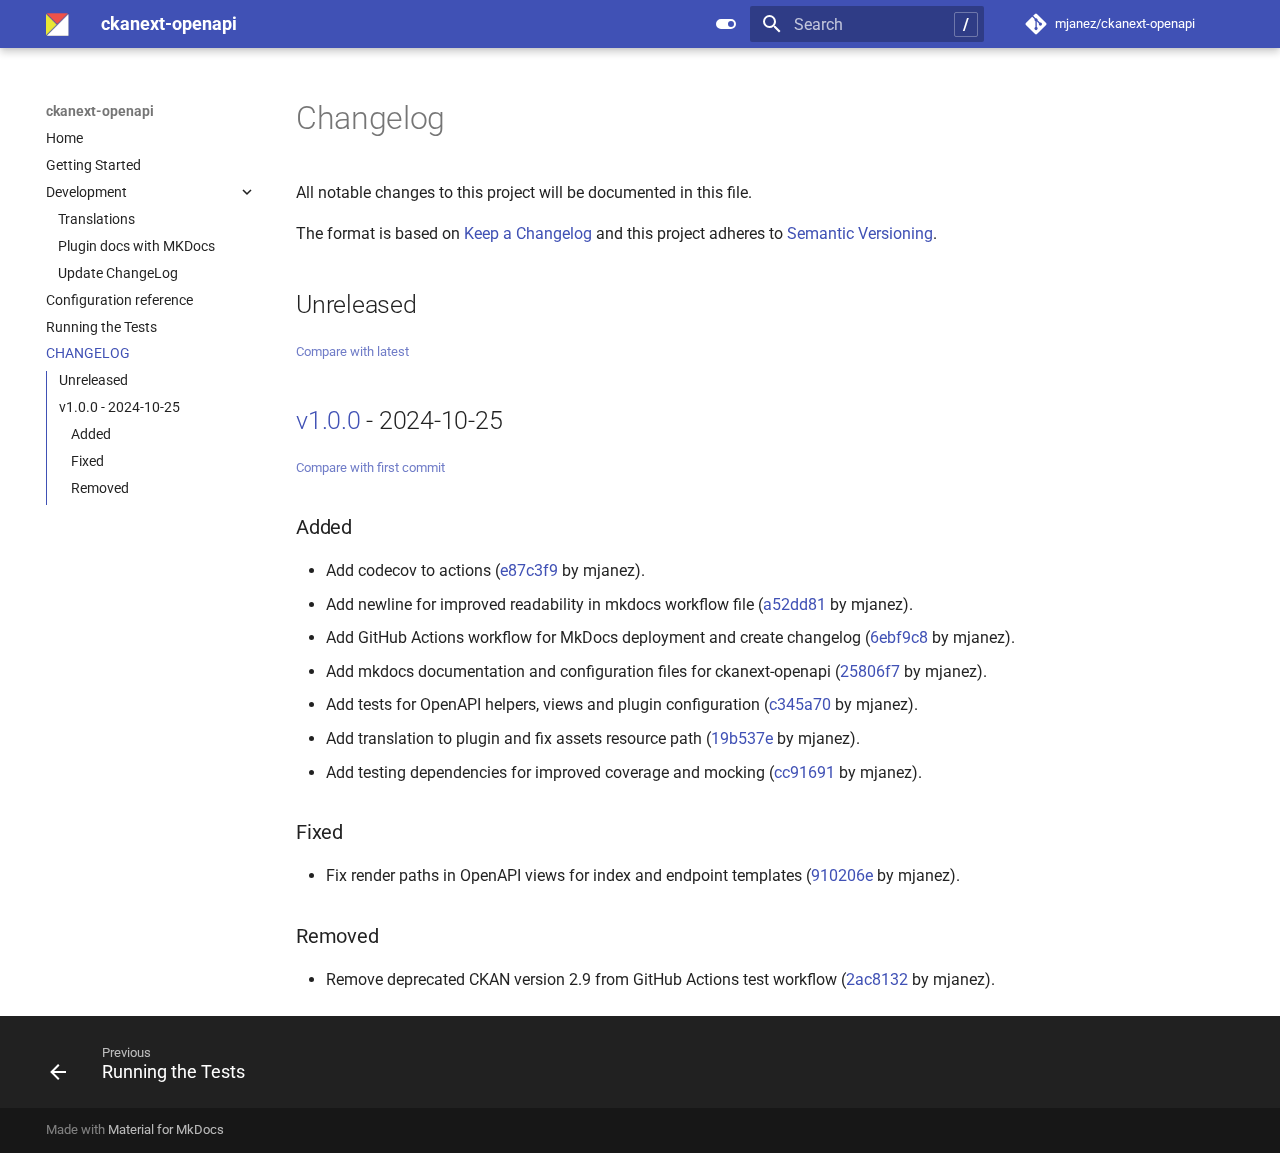
==== commit a159b3cf: "Deployed 54ff361 with MkDocs version: 1.6.1" ====
--- a/changelog/index.html
+++ b/changelog/index.html
@@ -13,7 +13,7 @@
         <link rel="canonical" href="https://mjanez.github.io/ckanext-openapi/changelog/">
       
       
-        <link rel="prev" href="../v1/configuration/">
+        <link rel="prev" href="../v1/tests/">
       
       
       
@@ -409,6 +409,26 @@
   
   <span class="md-ellipsis">
     Configuration reference
+  </span>
+  
+
+      </a>
+    </li>
+  
+
+    
+      
+      
+  
+  
+  
+  
+    <li class="md-nav__item">
+      <a href="../v1/tests/" class="md-nav__link">
+        
+  
+  <span class="md-ellipsis">
+    Running the Tests
   </span>
   
 
@@ -603,7 +623,7 @@
       <nav class="md-footer__inner md-grid" aria-label="Footer" >
         
           
-          <a href="../v1/configuration/" class="md-footer__link md-footer__link--prev" aria-label="Previous: Configuration reference">
+          <a href="../v1/tests/" class="md-footer__link md-footer__link--prev" aria-label="Previous: Running the Tests">
             <div class="md-footer__button md-icon">
               
               <svg xmlns="http://www.w3.org/2000/svg" viewBox="0 0 24 24"><path d="M20 11v2H8l5.5 5.5-1.42 1.42L4.16 12l7.92-7.92L13.5 5.5 8 11z"/></svg>
@@ -613,7 +633,7 @@
                 Previous
               </span>
               <div class="md-ellipsis">
-                Configuration reference
+                Running the Tests
               </div>
             </div>
           </a>
